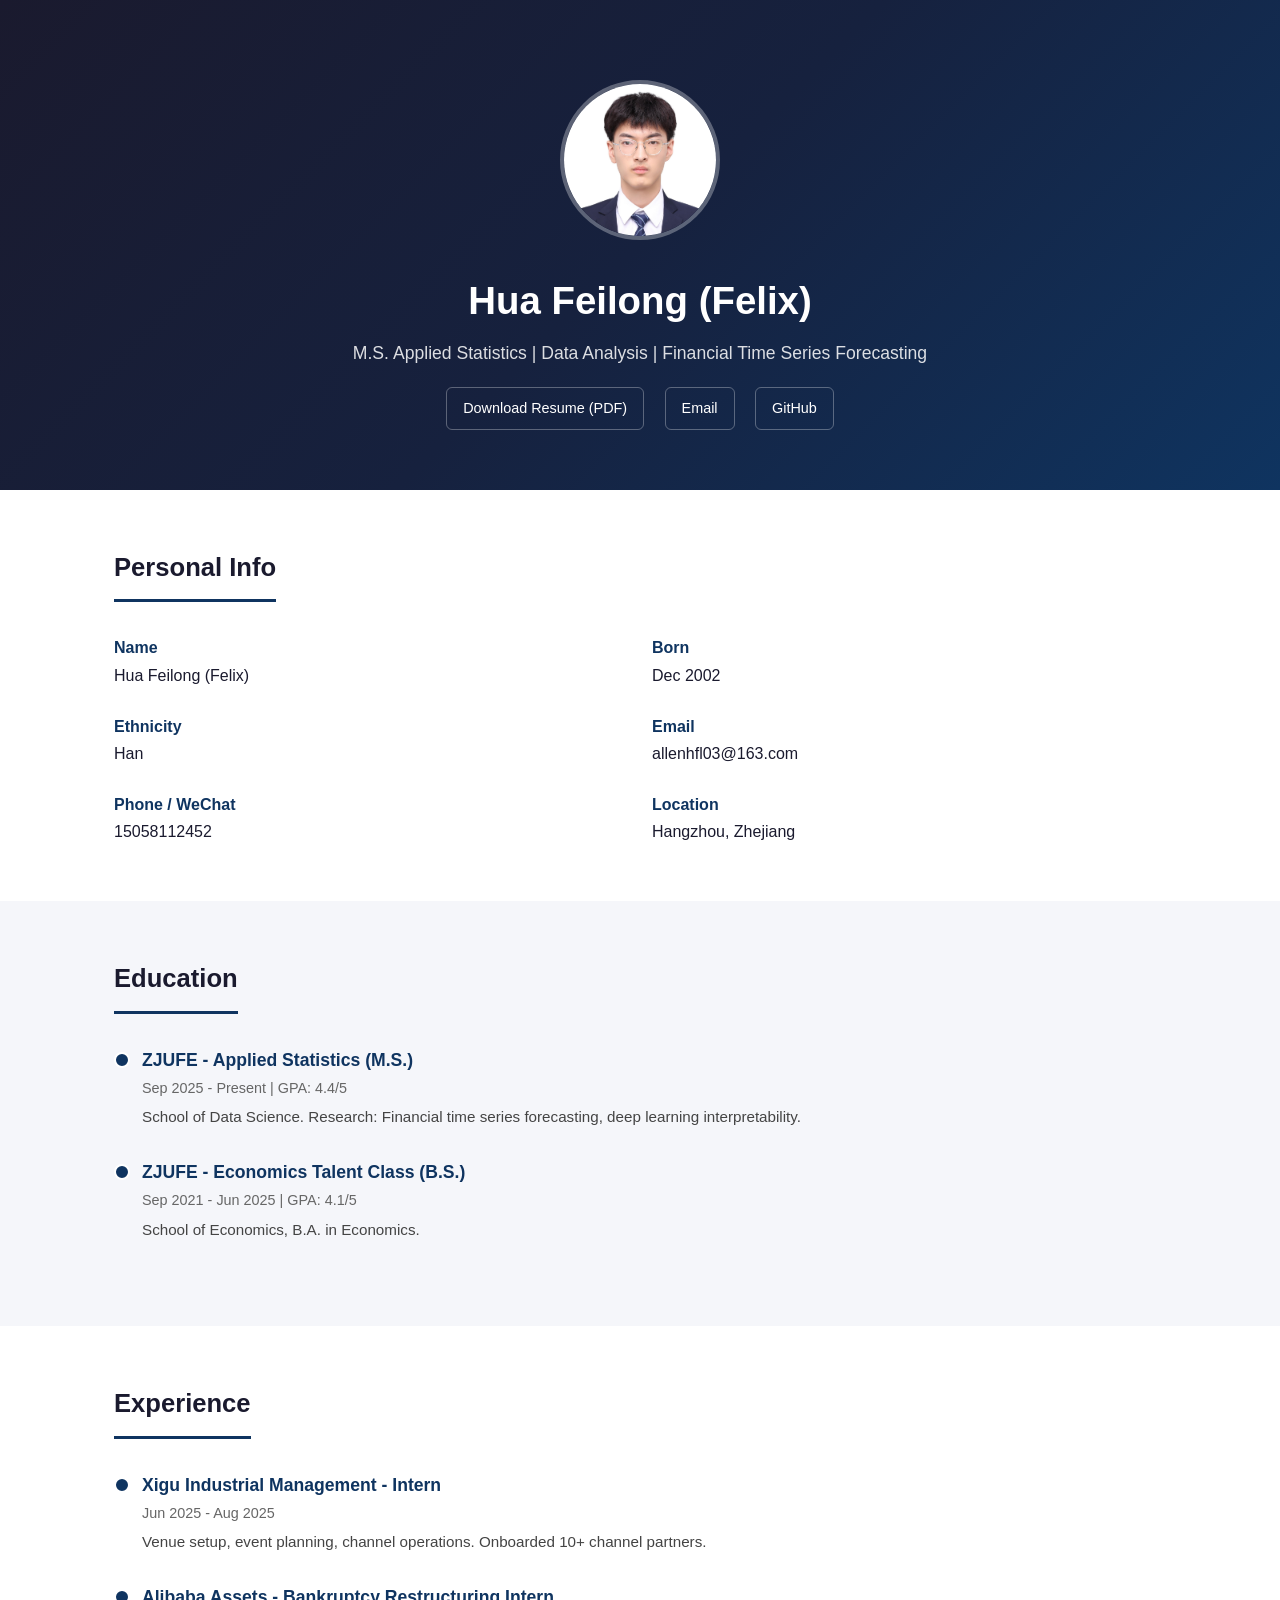
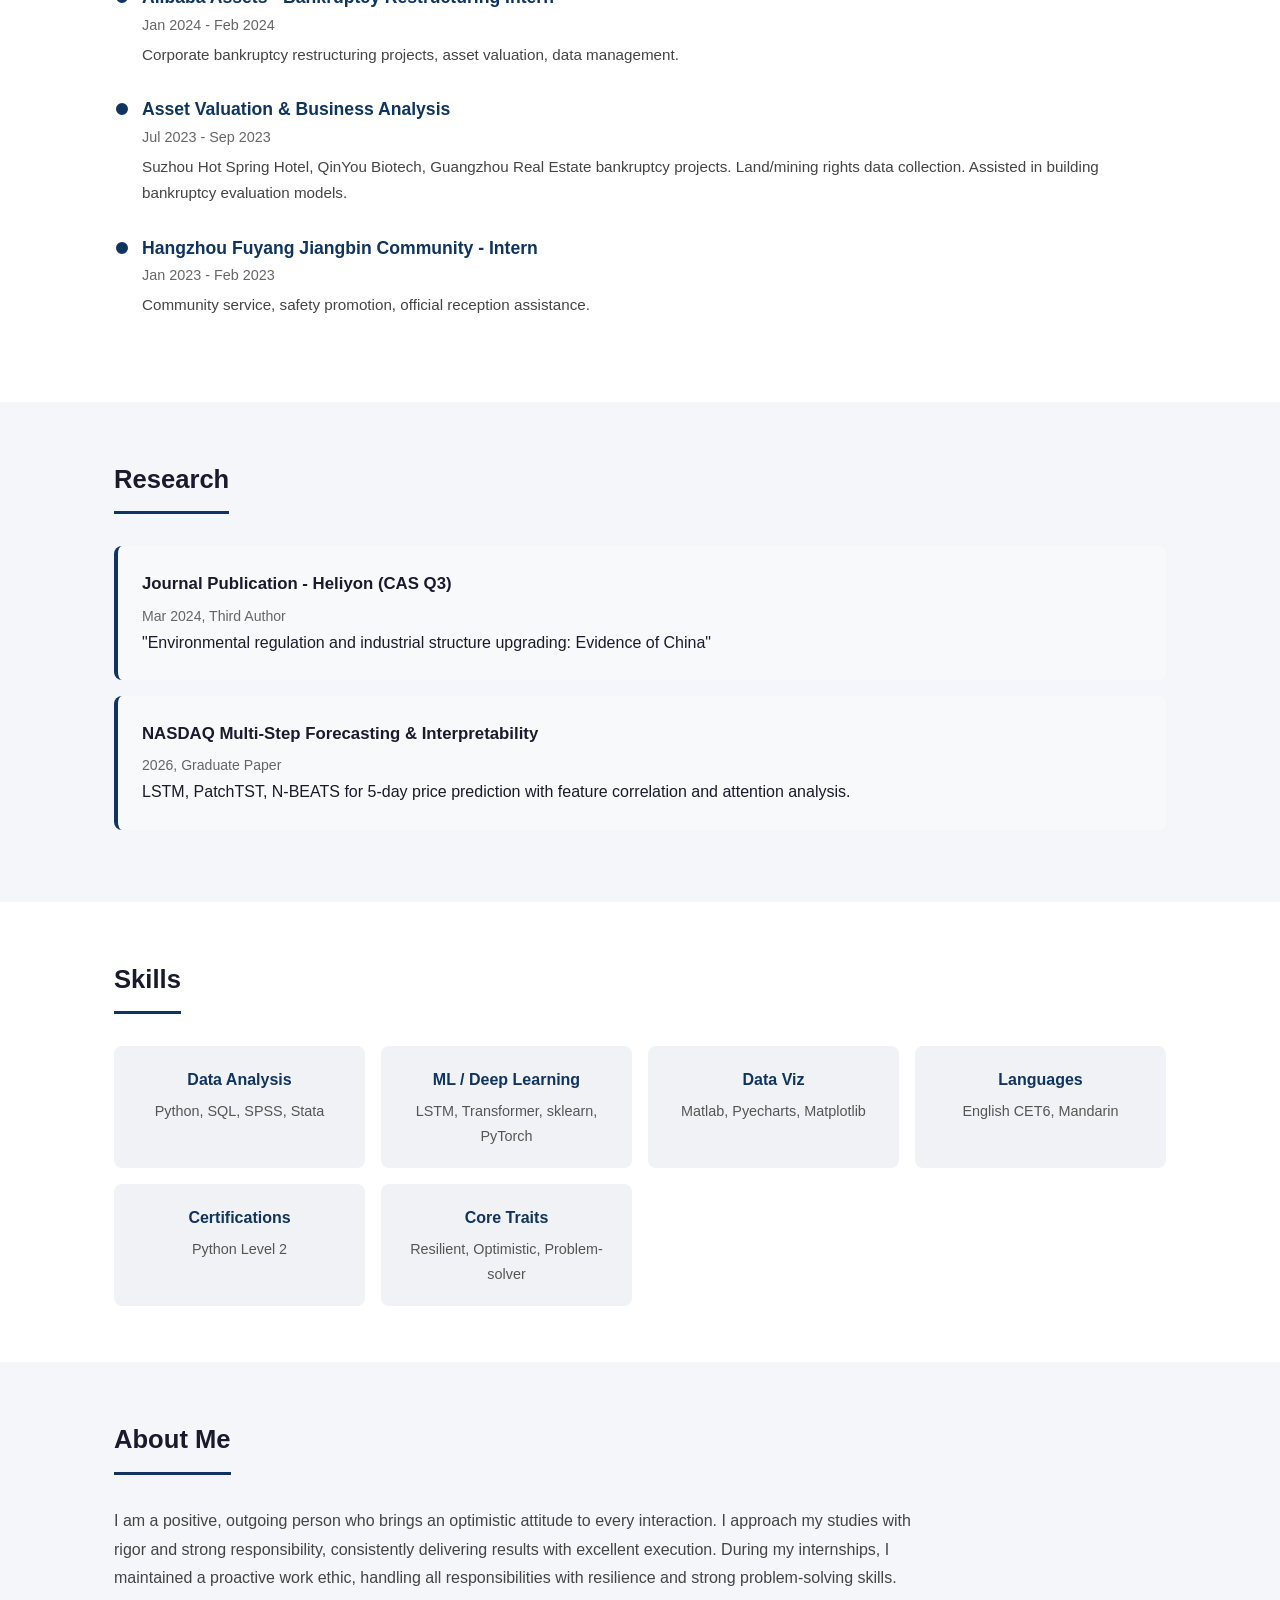
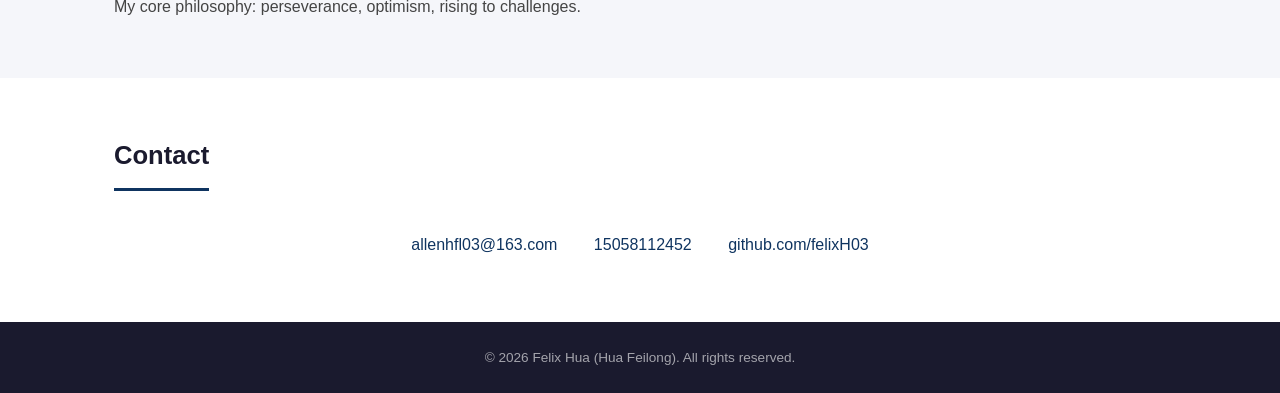
==== index.html @ 589223ab "Initial commit: personal website for Felix Hua" ====
<!DOCTYPE html>
<html lang="zh-CN">
<head>
    <meta charset="UTF-8">
    <meta name="viewport" content="width=device-width, initial-scale=1.0">
    <title>Felix Hua - Personal Website</title>
    <link rel="icon" type="image/jpeg" href="profile.jpg">
    <style>
        * { margin: 0; padding: 0; box-sizing: border-box; }
        body { font-family: -apple-system, BlinkMacSystemFont, "Segoe UI", Roboto, "Helvetica Neue", Arial, "Noto Sans SC", sans-serif; color: #1a1a2e; background: #f5f6fa; line-height: 1.7; }
        .container { max-width: 1100px; margin: 0 auto; padding: 0 24px; }
        .hero { background: linear-gradient(135deg, #1a1a2e 0%, #16213e 50%, #0f3460 100%); color: #fff; padding: 80px 0 60px; text-align: center; }
        .hero-avatar { width: 160px; height: 160px; border-radius: 50%; object-fit: cover; border: 4px solid rgba(255,255,255,0.3); margin-bottom: 20px; }
        .hero h1 { font-size: 2.4em; font-weight: 700; margin-bottom: 6px; }
        .hero .subtitle { font-size: 1.1em; opacity: 0.85; margin-bottom: 10px; }
        .hero .tagline { font-size: 0.95em; opacity: 0.7; }
        .hero .social-links { margin-top: 18px; }
        .hero .social-links a { color: #fff; text-decoration: none; display: inline-block; margin: 0 8px; padding: 8px 16px; border: 1px solid rgba(255,255,255,0.3); border-radius: 6px; font-size: 0.9em; transition: background 0.2s; }
        .hero .social-links a:hover { background: rgba(255,255,255,0.1); }
        section { padding: 56px 0; }
        section:nth-child(even) { background: #fff; }
        .section-title { font-size: 1.6em; font-weight: 700; margin-bottom: 32px; padding-bottom: 10px; border-bottom: 3px solid #0f3460; display: inline-block; }
        .about-grid { display: grid; grid-template-columns: 1fr 1fr; gap: 24px; }
        .about-grid .label { font-weight: 600; color: #0f3460; }
        .timeline { position: relative; }
        .timeline-item { position: relative; padding-left: 28px; margin-bottom: 28px; }
        .timeline-item::before { content: ""; position: absolute; left: 0; top: 6px; width: 12px; height: 12px; border-radius: 50%; background: #0f3460; border: 2px solid #fff; }
        .timeline-item h3 { font-size: 1.1em; color: #0f3460; }
        .timeline-item .meta { font-size: 0.9em; color: #666; margin-bottom: 4px; }
        .timeline-item p { font-size: 0.95em; color: #444; }
        .card { background: #f8f9fa; border-radius: 8px; padding: 24px; margin-bottom: 16px; border-left: 4px solid #0f3460; }
        .card h3 { font-size: 1.05em; margin-bottom: 6px; }
        .card .meta { font-size: 0.88em; color: #666; }
        .skills-grid { display: grid; grid-template-columns: repeat(auto-fit, minmax(200px, 1fr)); gap: 16px; }
        .skill-box { background: #f0f2f5; border-radius: 8px; padding: 20px; text-align: center; }
        .skill-box h3 { font-size: 1em; color: #0f3460; margin-bottom: 6px; }
        .skill-box p { font-size: 0.9em; color: #555; }
        .contact-links { text-align: center; }
        .contact-links a { display: inline-block; margin: 8px 16px; color: #0f3460; text-decoration: none; font-size: 1em; font-weight: 500; }
        .contact-links a:hover { text-decoration: underline; }
        footer { background: #1a1a2e; color: rgba(255,255,255,0.6); text-align: center; padding: 24px 0; font-size: 0.85em; }
        @media (max-width: 768px) { .hero { padding: 48px 0 36px; } .hero h1 { font-size: 1.8em; } .about-grid { grid-template-columns: 1fr; } .section-title { font-size: 1.3em; } }
    </style>
</head>
<body>
<header class="hero">
    <div class="container">
        <img src="profile.jpg" alt="Hua Feilong" class="hero-avatar">
        <h1>Hua Feilong (Felix)</h1>
        <div class="subtitle">M.S. Applied Statistics | Data Analysis | Financial Time Series Forecasting</div>
        <div class="social-links">
            <a href="resume.pdf" download>Download Resume (PDF)</a>
            <a href="mailto:allenhfl03@163.com">Email</a>
            <a href="https://github.com/felixH03" target="_blank">GitHub</a>
        </div>
    </div>
</header>
<section>
    <div class="container">
        <h2 class="section-title">Personal Info</h2>
        <div class="about-grid">
            <div><span class="label">Name</span><br>Hua Feilong (Felix)</div>
            <div><span class="label">Born</span><br>Dec 2002</div>
            <div><span class="label">Ethnicity</span><br>Han</div>
            <div><span class="label">Email</span><br>allenhfl03@163.com</div>
            <div><span class="label">Phone / WeChat</span><br>15058112452</div>
            <div><span class="label">Location</span><br>Hangzhou, Zhejiang</div>
        </div>
    </div>
</section>
<section>
    <div class="container">
        <h2 class="section-title">Education</h2>
        <div class="timeline">
            <div class="timeline-item">
                <h3>ZJUFE - Applied Statistics (M.S.)</h3>
                <div class="meta">Sep 2025 - Present | GPA: 4.4/5</div>
                <p>School of Data Science. Research: Financial time series forecasting, deep learning interpretability.</p>
            </div>
            <div class="timeline-item">
                <h3>ZJUFE - Economics Talent Class (B.S.)</h3>
                <div class="meta">Sep 2021 - Jun 2025 | GPA: 4.1/5</div>
                <p>School of Economics, B.A. in Economics.</p>
            </div>
        </div>
    </div>
</section>
<section>
    <div class="container">
        <h2 class="section-title">Experience</h2>
        <div class="timeline">
            <div class="timeline-item">
                <h3>Xigu Industrial Management - Intern</h3>
                <div class="meta">Jun 2025 - Aug 2025</div>
                <p>Venue setup, event planning, channel operations. Onboarded 10+ channel partners.</p>
            </div>
            <div class="timeline-item">
                <h3>Alibaba Assets - Bankruptcy Restructuring Intern</h3>
                <div class="meta">Jan 2024 - Feb 2024</div>
                <p>Corporate bankruptcy restructuring projects, asset valuation, data management.</p>
            </div>
            <div class="timeline-item">
                <h3>Asset Valuation &amp; Business Analysis</h3>
                <div class="meta">Jul 2023 - Sep 2023</div>
                <p>Suzhou Hot Spring Hotel, QinYou Biotech, Guangzhou Real Estate bankruptcy projects. Land/mining rights data collection. Assisted in building bankruptcy evaluation models.</p>
            </div>
            <div class="timeline-item">
                <h3>Hangzhou Fuyang Jiangbin Community - Intern</h3>
                <div class="meta">Jan 2023 - Feb 2023</div>
                <p>Community service, safety promotion, official reception assistance.</p>
            </div>
        </div>
    </div>
</section>
<section>
    <div class="container">
        <h2 class="section-title">Research</h2>
        <div class="card">
            <h3>Journal Publication - Heliyon (CAS Q3)</h3>
            <div class="meta">Mar 2024, Third Author</div>
            <p>"Environmental regulation and industrial structure upgrading: Evidence of China"</p>
        </div>
        <div class="card">
            <h3>NASDAQ Multi-Step Forecasting &amp; Interpretability</h3>
            <div class="meta">2026, Graduate Paper</div>
            <p>LSTM, PatchTST, N-BEATS for 5-day price prediction with feature correlation and attention analysis.</p>
        </div>
    </div>
</section>
<section>
    <div class="container">
        <h2 class="section-title">Skills</h2>
        <div class="skills-grid">
            <div class="skill-box"><h3>Data Analysis</h3><p>Python, SQL, SPSS, Stata</p></div>
            <div class="skill-box"><h3>ML / Deep Learning</h3><p>LSTM, Transformer, sklearn, PyTorch</p></div>
            <div class="skill-box"><h3>Data Viz</h3><p>Matlab, Pyecharts, Matplotlib</p></div>
            <div class="skill-box"><h3>Languages</h3><p>English CET6, Mandarin</p></div>
            <div class="skill-box"><h3>Certifications</h3><p>Python Level 2</p></div>
            <div class="skill-box"><h3>Core Traits</h3><p>Resilient, Optimistic, Problem-solver</p></div>
        </div>
    </div>
</section>
<section>
    <div class="container">
        <h2 class="section-title">About Me</h2>
        <p style="font-size:1em; line-height:1.8; color:#444; max-width:800px;">
            I am a positive, outgoing person who brings an optimistic attitude to every interaction.
            I approach my studies with rigor and strong responsibility, consistently delivering results with excellent execution.
            During my internships, I maintained a proactive work ethic, handling all responsibilities with resilience
            and strong problem-solving skills. My core philosophy: perseverance, optimism, rising to challenges.
        </p>
    </div>
</section>
<section>
    <div class="container">
        <h2 class="section-title">Contact</h2>
        <div class="contact-links">
            <a href="mailto:allenhfl03@163.com">allenhfl03@163.com</a>
            <a href="tel:15058112452">15058112452</a>
            <a href="https://github.com/felixH03" target="_blank">github.com/felixH03</a>
        </div>
    </div>
</section>
<footer><div class="container">&copy; 2026 Felix Hua (Hua Feilong). All rights reserved.</div></footer>
</body>
</html>
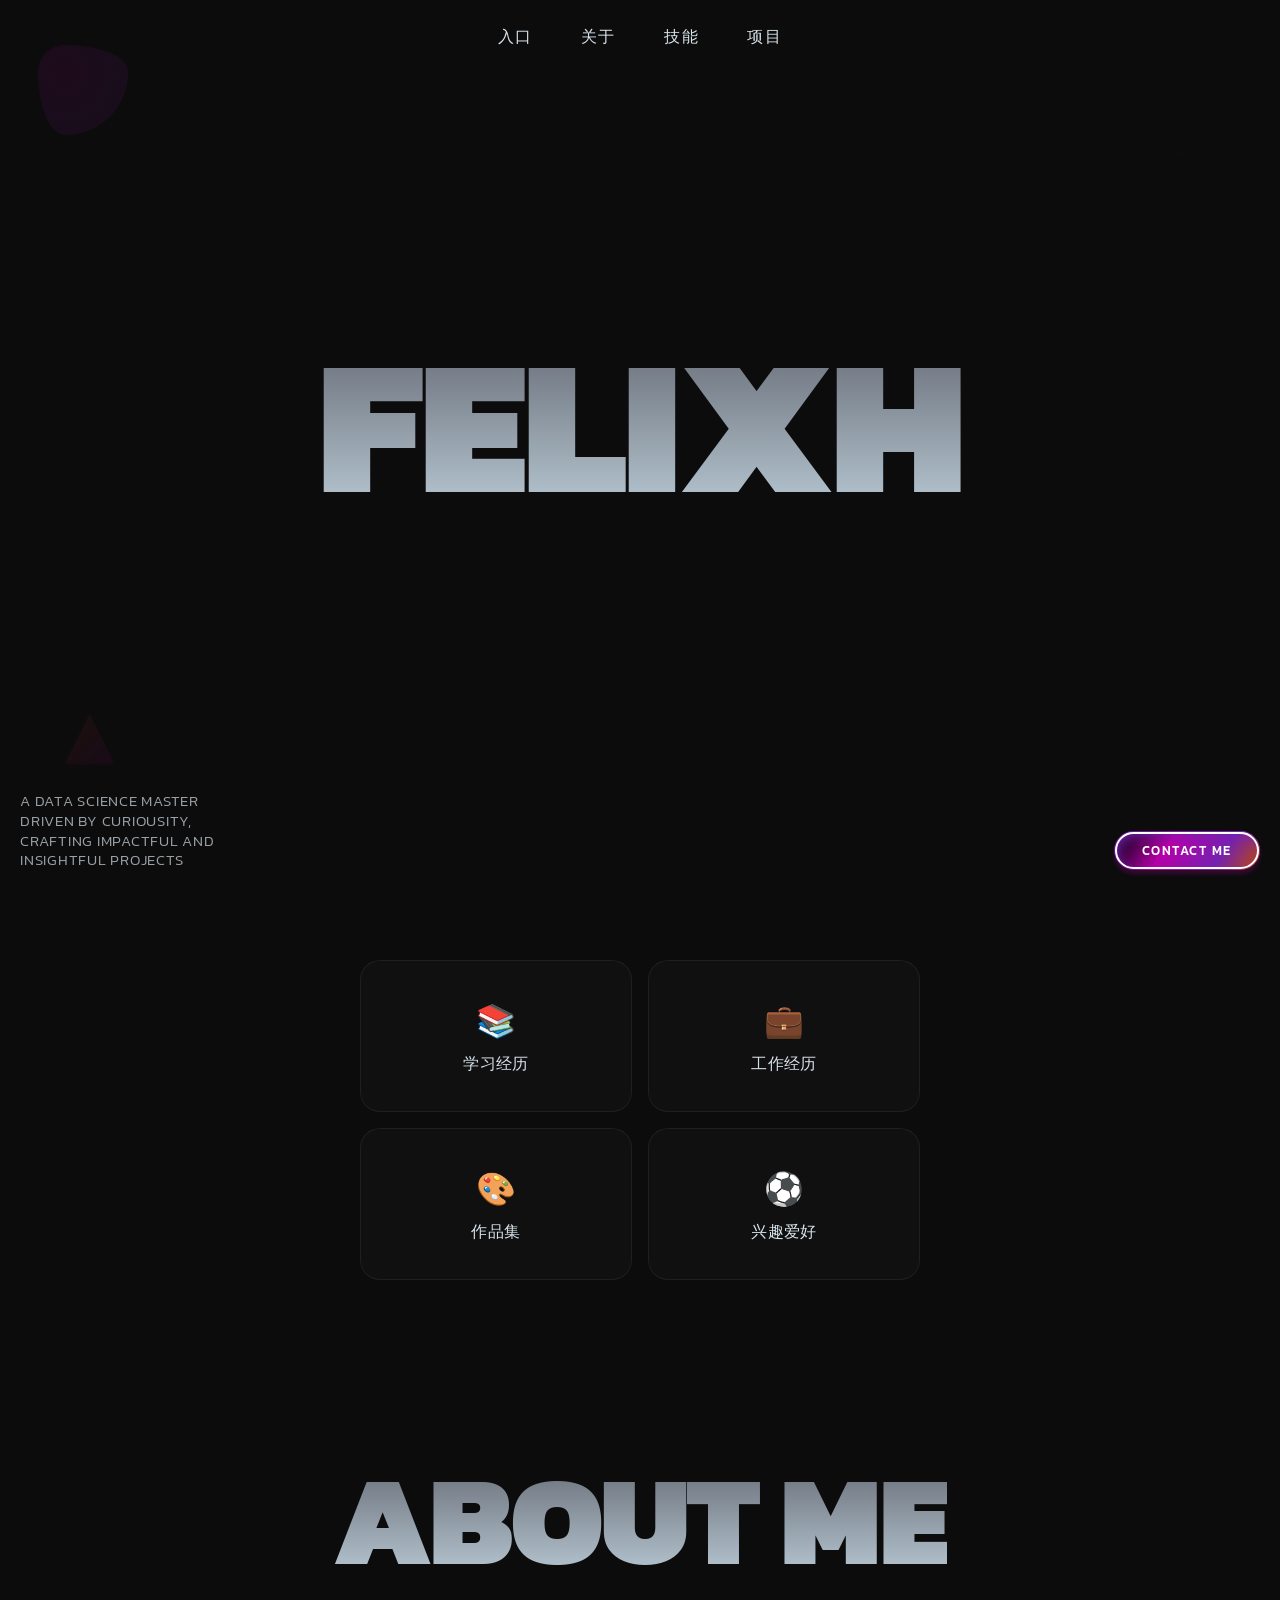
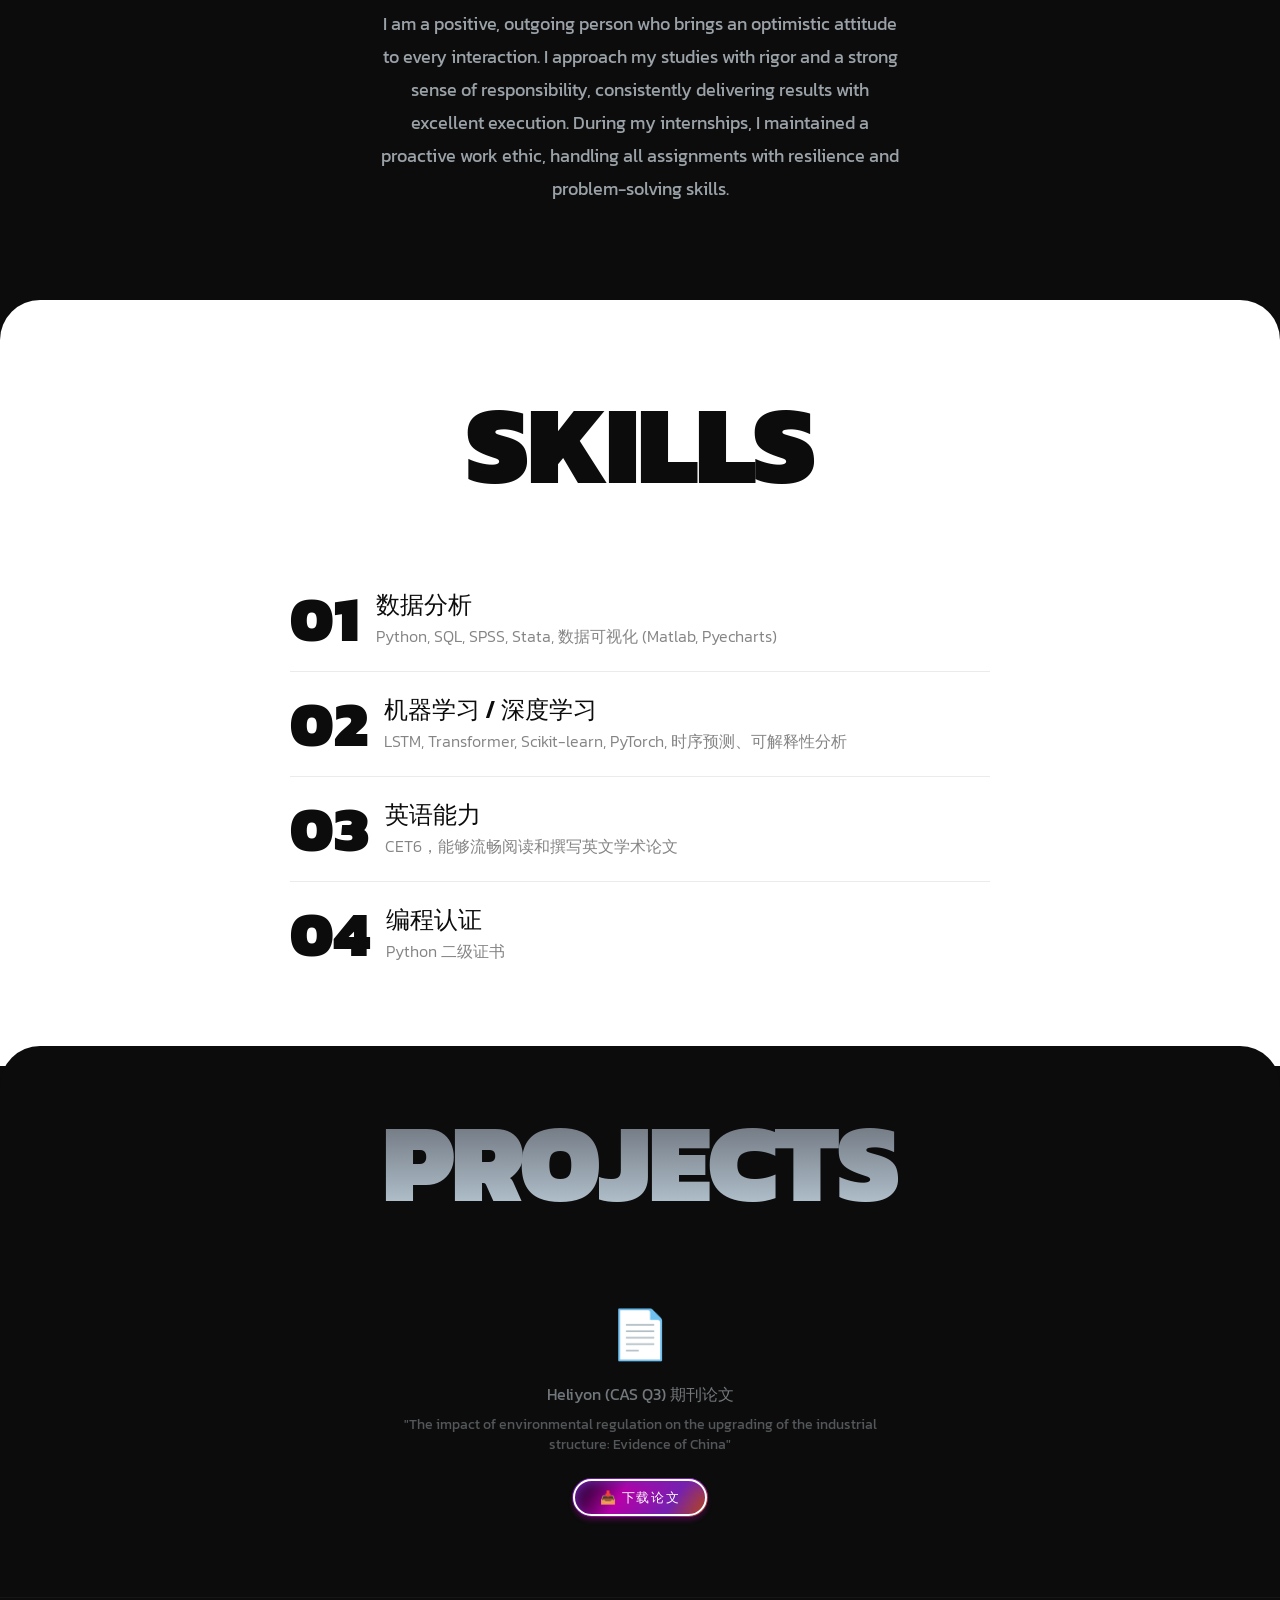
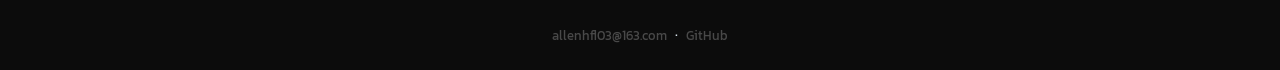
==== commit 02929119: "Redesign: Jack portfolio inspired full layout" ====
--- a/index.html
+++ b/index.html
@@ -1,166 +1,129 @@
-<!DOCTYPE html>
+﻿<!DOCTYPE html>
 <html lang="zh-CN">
 <head>
     <meta charset="UTF-8">
     <meta name="viewport" content="width=device-width, initial-scale=1.0">
-    <title>Felix Hua - Personal Website</title>
-    <link rel="icon" type="image/jpeg" href="profile.jpg">
-    <style>
-        * { margin: 0; padding: 0; box-sizing: border-box; }
-        body { font-family: -apple-system, BlinkMacSystemFont, "Segoe UI", Roboto, "Helvetica Neue", Arial, "Noto Sans SC", sans-serif; color: #1a1a2e; background: #f5f6fa; line-height: 1.7; }
-        .container { max-width: 1100px; margin: 0 auto; padding: 0 24px; }
-        .hero { background: linear-gradient(135deg, #1a1a2e 0%, #16213e 50%, #0f3460 100%); color: #fff; padding: 80px 0 60px; text-align: center; }
-        .hero-avatar { width: 160px; height: 160px; border-radius: 50%; object-fit: cover; border: 4px solid rgba(255,255,255,0.3); margin-bottom: 20px; }
-        .hero h1 { font-size: 2.4em; font-weight: 700; margin-bottom: 6px; }
-        .hero .subtitle { font-size: 1.1em; opacity: 0.85; margin-bottom: 10px; }
-        .hero .tagline { font-size: 0.95em; opacity: 0.7; }
-        .hero .social-links { margin-top: 18px; }
-        .hero .social-links a { color: #fff; text-decoration: none; display: inline-block; margin: 0 8px; padding: 8px 16px; border: 1px solid rgba(255,255,255,0.3); border-radius: 6px; font-size: 0.9em; transition: background 0.2s; }
-        .hero .social-links a:hover { background: rgba(255,255,255,0.1); }
-        section { padding: 56px 0; }
-        section:nth-child(even) { background: #fff; }
-        .section-title { font-size: 1.6em; font-weight: 700; margin-bottom: 32px; padding-bottom: 10px; border-bottom: 3px solid #0f3460; display: inline-block; }
-        .about-grid { display: grid; grid-template-columns: 1fr 1fr; gap: 24px; }
-        .about-grid .label { font-weight: 600; color: #0f3460; }
-        .timeline { position: relative; }
-        .timeline-item { position: relative; padding-left: 28px; margin-bottom: 28px; }
-        .timeline-item::before { content: ""; position: absolute; left: 0; top: 6px; width: 12px; height: 12px; border-radius: 50%; background: #0f3460; border: 2px solid #fff; }
-        .timeline-item h3 { font-size: 1.1em; color: #0f3460; }
-        .timeline-item .meta { font-size: 0.9em; color: #666; margin-bottom: 4px; }
-        .timeline-item p { font-size: 0.95em; color: #444; }
-        .card { background: #f8f9fa; border-radius: 8px; padding: 24px; margin-bottom: 16px; border-left: 4px solid #0f3460; }
-        .card h3 { font-size: 1.05em; margin-bottom: 6px; }
-        .card .meta { font-size: 0.88em; color: #666; }
-        .skills-grid { display: grid; grid-template-columns: repeat(auto-fit, minmax(200px, 1fr)); gap: 16px; }
-        .skill-box { background: #f0f2f5; border-radius: 8px; padding: 20px; text-align: center; }
-        .skill-box h3 { font-size: 1em; color: #0f3460; margin-bottom: 6px; }
-        .skill-box p { font-size: 0.9em; color: #555; }
-        .contact-links { text-align: center; }
-        .contact-links a { display: inline-block; margin: 8px 16px; color: #0f3460; text-decoration: none; font-size: 1em; font-weight: 500; }
-        .contact-links a:hover { text-decoration: underline; }
-        footer { background: #1a1a2e; color: rgba(255,255,255,0.6); text-align: center; padding: 24px 0; font-size: 0.85em; }
-        @media (max-width: 768px) { .hero { padding: 48px 0 36px; } .hero h1 { font-size: 1.8em; } .about-grid { grid-template-columns: 1fr; } .section-title { font-size: 1.3em; } }
-    </style>
+    <title>felixH · 空间</title>
+    <link rel="preconnect" href="https://fonts.googleapis.com">
+    <link href="https://fonts.googleapis.com/css2?family=Kanit:wght@300;400;500;600;700;800;900&display=swap" rel="stylesheet">
+    <link rel="stylesheet" href="css/style.css">
 </head>
 <body>
-<header class="hero">
-    <div class="container">
-        <img src="profile.jpg" alt="Hua Feilong" class="hero-avatar">
-        <h1>Hua Feilong (Felix)</h1>
-        <div class="subtitle">M.S. Applied Statistics | Data Analysis | Financial Time Series Forecasting</div>
-        <div class="social-links">
-            <a href="resume.pdf" download>Download Resume (PDF)</a>
-            <a href="mailto:allenhfl03@163.com">Email</a>
-            <a href="https://github.com/felixH03" target="_blank">GitHub</a>
+    <div class="section-wrap">
+
+    <!-- ====== 1. HERO ====== -->
+    <section class="hero">
+        <div class="deco deco-1"></div>
+        <div class="deco deco-2"></div>
+        <div class="deco deco-3"></div>
+        <div class="deco deco-4"></div>
+        <nav class="hero-nav">
+            <a href="#modules">入口</a>
+            <a href="#about">关于</a>
+            <a href="#skills">技能</a>
+            <a href="#projects">项目</a>
+        </nav>
+        <div class="hero-heading">
+            <h1 class="gradient-text">felixH</h1>
         </div>
-    </div>
-</header>
-<section>
-    <div class="container">
-        <h2 class="section-title">Personal Info</h2>
-        <div class="about-grid">
-            <div><span class="label">Name</span><br>Hua Feilong (Felix)</div>
-            <div><span class="label">Born</span><br>Dec 2002</div>
-            <div><span class="label">Ethnicity</span><br>Han</div>
-            <div><span class="label">Email</span><br>allenhfl03@163.com</div>
-            <div><span class="label">Phone / WeChat</span><br>15058112452</div>
-            <div><span class="label">Location</span><br>Hangzhou, Zhejiang</div>
+        <div class="hero-bottom">
+            <div class="desc">
+                a data science master driven by curiousity, crafting impactful and insightful projects
+            </div>
+            <a href="mailto:allenhfl03@163.com" class="contact-btn">Contact Me</a>
         </div>
-    </div>
-</section>
-<section>
-    <div class="container">
-        <h2 class="section-title">Education</h2>
-        <div class="timeline">
-            <div class="timeline-item">
-                <h3>ZJUFE - Applied Statistics (M.S.)</h3>
-                <div class="meta">Sep 2025 - Present | GPA: 4.4/5</div>
-                <p>School of Data Science. Research: Financial time series forecasting, deep learning interpretability.</p>
+    </section>
+
+    <!-- ====== 2. MODULES (入口) ====== -->
+    <section class="modules-section" id="modules">
+        <div class="modules-grid">
+            <a href="education.html" class="module-card" style="--i:0">
+                <span class="icon">📚</span>
+                <span class="label">学习经历</span>
+            </a>
+            <a href="experience.html" class="module-card" style="--i:1">
+                <span class="icon">💼</span>
+                <span class="label">工作经历</span>
+            </a>
+            <a href="portfolio.html" class="module-card" style="--i:2">
+                <span class="icon">🎨</span>
+                <span class="label">作品集</span>
+            </a>
+            <a href="hobbies.html" class="module-card" style="--i:3">
+                <span class="icon">⚽</span>
+                <span class="label">兴趣爱好</span>
+            </a>
+        </div>
+    </section>
+
+    <!-- ====== 3. ABOUT ====== -->
+    <section class="about-section" id="about">
+        <div>
+            <h2 class="gradient-text">About me</h2>
+            <p>
+                I am a positive, outgoing person who brings an optimistic attitude to every interaction.
+                I approach my studies with rigor and a strong sense of responsibility, consistently delivering
+                results with excellent execution. During my internships, I maintained a proactive work ethic,
+                handling all assignments with resilience and problem-solving skills.
+            </p>
+        </div>
+    </section>
+
+    <!-- ====== 4. SKILLS ====== -->
+    <section class="skills-section" id="skills">
+        <h2>Skills</h2>
+        <div class="skills-list">
+            <div class="skill-item">
+                <div class="skill-num">01</div>
+                <div class="skill-info">
+                    <h3>数据分析</h3>
+                    <p>Python, SQL, SPSS, Stata, 数据可视化 (Matlab, Pyecharts)</p>
+                </div>
             </div>
-            <div class="timeline-item">
-                <h3>ZJUFE - Economics Talent Class (B.S.)</h3>
-                <div class="meta">Sep 2021 - Jun 2025 | GPA: 4.1/5</div>
-                <p>School of Economics, B.A. in Economics.</p>
+            <div class="skill-item">
+                <div class="skill-num">02</div>
+                <div class="skill-info">
+                    <h3>机器学习 / 深度学习</h3>
+                    <p>LSTM, Transformer, Scikit-learn, PyTorch, 时序预测、可解释性分析</p>
+                </div>
+            </div>
+            <div class="skill-item">
+                <div class="skill-num">03</div>
+                <div class="skill-info">
+                    <h3>英语能力</h3>
+                    <p>CET6，能够流畅阅读和撰写英文学术论文</p>
+                </div>
+            </div>
+            <div class="skill-item">
+                <div class="skill-num">04</div>
+                <div class="skill-info">
+                    <h3>编程认证</h3>
+                    <p>Python 二级证书</p>
+                </div>
             </div>
         </div>
+    </section>
+
+    <!-- ====== 5. PROJECTS ====== -->
+    <section class="projects-section" id="projects">
+        <h2 class="gradient-text">Projects</h2>
+        <div style="text-align:center; padding:40px 20px;">
+            <div style="font-size:3em; margin-bottom:12px; display:block;">📄</div>
+            <p style="opacity:0.5;">Heliyon (CAS Q3) 期刊论文</p>
+            <p style="font-size:0.85em; opacity:0.35; max-width:500px; margin:8px auto;">
+                "The impact of environmental regulation on the upgrading of the industrial structure: Evidence of China"
+            </p>
+            <a href="paper.pdf" class="contact-btn" style="margin-top:16px; display:inline-block;" download>📥 下载论文</a>
+        </div>
+    </section>
+
+    <!-- ====== FOOTER ====== -->
+    <footer class="site-footer">
+        <a href="mailto:allenhfl03@163.com">allenhfl03@163.com</a>
+        &nbsp;·&nbsp;
+        <a href="https://github.com/felixH03" target="_blank">GitHub</a>
+    </footer>
+
     </div>
-</section>
-<section>
-    <div class="container">
-        <h2 class="section-title">Experience</h2>
-        <div class="timeline">
-            <div class="timeline-item">
-                <h3>Xigu Industrial Management - Intern</h3>
-                <div class="meta">Jun 2025 - Aug 2025</div>
-                <p>Venue setup, event planning, channel operations. Onboarded 10+ channel partners.</p>
-            </div>
-            <div class="timeline-item">
-                <h3>Alibaba Assets - Bankruptcy Restructuring Intern</h3>
-                <div class="meta">Jan 2024 - Feb 2024</div>
-                <p>Corporate bankruptcy restructuring projects, asset valuation, data management.</p>
-            </div>
-            <div class="timeline-item">
-                <h3>Asset Valuation &amp; Business Analysis</h3>
-                <div class="meta">Jul 2023 - Sep 2023</div>
-                <p>Suzhou Hot Spring Hotel, QinYou Biotech, Guangzhou Real Estate bankruptcy projects. Land/mining rights data collection. Assisted in building bankruptcy evaluation models.</p>
-            </div>
-            <div class="timeline-item">
-                <h3>Hangzhou Fuyang Jiangbin Community - Intern</h3>
-                <div class="meta">Jan 2023 - Feb 2023</div>
-                <p>Community service, safety promotion, official reception assistance.</p>
-            </div>
-        </div>
-    </div>
-</section>
-<section>
-    <div class="container">
-        <h2 class="section-title">Research</h2>
-        <div class="card">
-            <h3>Journal Publication - Heliyon (CAS Q3)</h3>
-            <div class="meta">Mar 2024, Third Author</div>
-            <p>"Environmental regulation and industrial structure upgrading: Evidence of China"</p>
-        </div>
-        <div class="card">
-            <h3>NASDAQ Multi-Step Forecasting &amp; Interpretability</h3>
-            <div class="meta">2026, Graduate Paper</div>
-            <p>LSTM, PatchTST, N-BEATS for 5-day price prediction with feature correlation and attention analysis.</p>
-        </div>
-    </div>
-</section>
-<section>
-    <div class="container">
-        <h2 class="section-title">Skills</h2>
-        <div class="skills-grid">
-            <div class="skill-box"><h3>Data Analysis</h3><p>Python, SQL, SPSS, Stata</p></div>
-            <div class="skill-box"><h3>ML / Deep Learning</h3><p>LSTM, Transformer, sklearn, PyTorch</p></div>
-            <div class="skill-box"><h3>Data Viz</h3><p>Matlab, Pyecharts, Matplotlib</p></div>
-            <div class="skill-box"><h3>Languages</h3><p>English CET6, Mandarin</p></div>
-            <div class="skill-box"><h3>Certifications</h3><p>Python Level 2</p></div>
-            <div class="skill-box"><h3>Core Traits</h3><p>Resilient, Optimistic, Problem-solver</p></div>
-        </div>
-    </div>
-</section>
-<section>
-    <div class="container">
-        <h2 class="section-title">About Me</h2>
-        <p style="font-size:1em; line-height:1.8; color:#444; max-width:800px;">
-            I am a positive, outgoing person who brings an optimistic attitude to every interaction.
-            I approach my studies with rigor and strong responsibility, consistently delivering results with excellent execution.
-            During my internships, I maintained a proactive work ethic, handling all responsibilities with resilience
-            and strong problem-solving skills. My core philosophy: perseverance, optimism, rising to challenges.
-        </p>
-    </div>
-</section>
-<section>
-    <div class="container">
-        <h2 class="section-title">Contact</h2>
-        <div class="contact-links">
-            <a href="mailto:allenhfl03@163.com">allenhfl03@163.com</a>
-            <a href="tel:15058112452">15058112452</a>
-            <a href="https://github.com/felixH03" target="_blank">github.com/felixH03</a>
-        </div>
-    </div>
-</section>
-<footer><div class="container">&copy; 2026 Felix Hua (Hua Feilong). All rights reserved.</div></footer>
 </body>
-</html>+</html>
--- a/css/style.css
+++ b/css/style.css
@@ -0,0 +1,230 @@
+/* ===== Reset & Base ===== */
+* { margin:0; padding:0; box-sizing:border-box; }
+html { scroll-behavior:smooth; }
+body {
+    font-family: 'Kanit', -apple-system, 'PingFang SC', 'Microsoft YaHei', sans-serif;
+    background: #0C0C0C;
+    color: #D7E2EA;
+    overflow-x: clip;
+}
+::-webkit-scrollbar { width:4px; }
+::-webkit-scrollbar-track { background:#0C0C0C; }
+::-webkit-scrollbar-thumb { background:linear-gradient(180deg,#B600A8,#7621B0); border-radius:3px; }
+
+/* ===== Utility ===== */
+.gradient-text {
+    background: linear-gradient(180deg, #646973 0%, #BBCCD7 100%);
+    -webkit-background-clip: text; -webkit-text-fill-color: transparent;
+    background-clip: text;
+}
+.section-wrap { overflow-x:clip; }
+
+/* ===== 1. HERO ===== */
+.hero { 
+    min-height:100vh; display:flex; flex-direction:column;
+    position:relative; overflow-x:clip; padding:0 20px;
+}
+.hero-nav {
+    display:flex; justify-content:center; gap:clamp(16px,4vw,48px);
+    padding:24px 20px 10px;
+    animation: fadeIn 0.7s ease forwards;
+}
+.hero-nav a {
+    color:#D7E2EA; text-decoration:none;
+    font-weight:500; text-transform:uppercase;
+    letter-spacing:0.1em;
+    font-size:clamp(0.7rem,1.3vw,1rem);
+    transition:opacity 0.2s;
+}
+.hero-nav a:hover { opacity:0.6; }
+.hero-heading {
+    flex:1; display:flex; align-items:center; justify-content:center;
+    overflow:hidden; padding:20px 0;
+}
+.hero-heading h1 {
+    font-size:clamp(3rem,18vw,12rem);
+    font-weight:900; text-transform:uppercase;
+    letter-spacing:-0.02em; line-height:1;
+    text-align:center; width:100%;
+    white-space:nowrap;
+    animation: fadeIn 0.8s 0.15s ease forwards;
+    opacity:0;
+}
+.hero-bottom {
+    display:flex; justify-content:space-between; align-items:flex-end;
+    padding:0 0 30px; animation:fadeIn 0.7s 0.35s ease forwards;
+    opacity:0;
+}
+.hero-bottom .desc {
+    font-weight:300; text-transform:uppercase;
+    letter-spacing:0.05em; line-height:1.3;
+    font-size:clamp(0.65rem,1.2vw,0.95rem);
+    max-width:clamp(120px,18vw,240px);
+    opacity:0.7;
+}
+.contact-btn {
+    padding:10px 28px; border-radius:999px;
+    background:linear-gradient(123deg,#18011F 7%,#B600A8 37%,#7621B0 72%,#BE4C00 100%);
+    color:#fff; text-decoration:none; font-weight:500;
+    text-transform:uppercase; letter-spacing:0.12em;
+    font-size:clamp(0.65rem,1vw,0.85rem); border:none; cursor:pointer;
+    box-shadow:0px 4px 4px rgba(181,1,167,0.25), 4px 4px 12px #7721B1 inset;
+    outline:2px solid #fff; outline-offset:-3px;
+    transition:transform 0.3s; display:inline-block;
+}
+.contact-btn:hover { transform:translateY(-2px); }
+
+/* ===== 2. MODULES SECTION (replaces marquee) ===== */
+.modules-section {
+    background:#0C0C0C; padding:60px 20px 80px;
+}
+.modules-grid {
+    display:grid; grid-template-columns:repeat(2,1fr);
+    gap:16px; max-width:560px; margin:0 auto;
+}
+.module-card {
+    text-decoration:none; color:#D7E2EA;
+    background:rgba(255,255,255,0.02);
+    border:1px solid rgba(255,255,255,0.06);
+    border-radius:20px; padding:36px 16px; text-align:center;
+    transition:all 0.4s cubic-bezier(0.175,0.885,0.32,1.275);
+    opacity:0; animation:fadeUp 0.6s forwards;
+    animation-delay:calc(var(--i,0)*0.12s); position:relative; overflow:hidden;
+}
+.module-card::before {
+    content:''; position:absolute; top:-50%; left:-50%; width:200%; height:200%;
+    background:radial-gradient(circle,rgba(182,0,168,0.06) 0%,transparent 60%);
+    opacity:0; transition:opacity 0.4s;
+}
+.module-card:hover::before { opacity:1; }
+.module-card:hover {
+    transform:translateY(-8px) scale(1.02);
+    border-color:rgba(182,0,168,0.25);
+    box-shadow:0 12px 36px rgba(182,0,168,0.1);
+}
+.module-card .icon { font-size:2em; display:block; margin-bottom:6px; }
+.module-card .label { font-size:1em; font-weight:500; letter-spacing:0.03em; }
+
+/* ===== 3. ABOUT SECTION ===== */
+.about-section {
+    background:#0C0C0C; padding:60px 20px;
+    position:relative; overflow:hidden; min-height:60vh;
+    display:flex; align-items:center; justify-content:center; text-align:center;
+}
+.about-section h2 {
+    font-size:clamp(2.5rem,12vw,8rem);
+    font-weight:900; text-transform:uppercase;
+    letter-spacing:-0.02em; line-height:1;
+    margin-bottom:24px;
+}
+.about-section p {
+    max-width:520px; margin:0 auto;
+    font-size:clamp(0.85rem,1.8vw,1.15rem);
+    font-weight:400; line-height:1.8; opacity:0.7;
+}
+
+/* ===== 4. SKILLS / SERVICES ===== */
+.skills-section {
+    background:#fff; color:#0C0C0C;
+    border-radius:40px 40px 0 0; padding:60px 20px 80px;
+    position:relative; z-index:2;
+}
+.skills-section h2 {
+    font-size:clamp(2.5rem,12vw,7rem);
+    font-weight:900; text-transform:uppercase;
+    text-align:center; letter-spacing:-0.02em;
+    margin-bottom:40px; color:#0C0C0C;
+}
+.skills-list { max-width:700px; margin:0 auto; }
+.skill-item {
+    display:flex; gap:16px; align-items:flex-start;
+    padding:20px 0;
+    border-bottom:1px solid rgba(12,12,12,0.08);
+}
+.skill-item:last-child { border-bottom:none; }
+.skill-num {
+    font-size:clamp(1.8rem,6vw,4rem);
+    font-weight:900; color:#0C0C0C; line-height:1; min-width:50px;
+}
+.skill-info h3 {
+    font-size:clamp(0.9rem,2vw,1.5rem);
+    font-weight:500; text-transform:uppercase; margin-bottom:2px;
+}
+.skill-info p {
+    font-size:clamp(0.75rem,1.4vw,1rem);
+    font-weight:300; opacity:0.5; line-height:1.6;
+}
+
+/* ===== 5. PROJECTS ===== */
+.projects-section {
+    background:#0C0C0C; color:#D7E2EA;
+    border-radius:40px 40px 0 0;
+    margin-top:-20px; position:relative; z-index:3;
+    padding:60px 20px 40px;
+}
+.projects-section h2 {
+    font-size:clamp(2.5rem,12vw,7rem);
+    font-weight:900; text-transform:uppercase;
+    letter-spacing:-0.02em; line-height:1;
+    margin-bottom:40px;
+    text-align:center;
+}
+
+/* ===== Footer ===== */
+.site-footer {
+    background:#0C0C0C; text-align:center;
+    padding:24px 20px; border-top:1px solid rgba(255,255,255,0.04);
+}
+.site-footer a { color:rgba(255,255,255,0.25); text-decoration:none; font-size:0.8em; }
+.site-footer a:hover { color:#BBCCD7; }
+
+/* ===== Animations ===== */
+@keyframes fadeIn {
+    from { opacity:0; transform:translateY(10px); }
+    to { opacity:1; transform:translateY(0); }
+}
+@keyframes fadeUp {
+    from { opacity:0; transform:translateY(30px); }
+    to { opacity:1; transform:translateY(0); }
+}
+
+/* ===== Decorative elements ===== */
+.deco {
+    position:absolute; z-index:0; pointer-events:none;
+    animation:float3d 6s ease-in-out infinite;
+}
+.deco-1 {
+    top:5%; left:3%; width:clamp(50px,7vw,100px); height:clamp(50px,7vw,100px);
+    background:radial-gradient(circle at 30% 30%, #B600A8, #7621B0);
+    border-radius:30% 70% 70% 30% / 30% 30% 70% 70%;
+    opacity:0.1;
+}
+.deco-2 {
+    top:10%; right:5%; width:clamp(40px,5vw,80px); height:clamp(40px,5vw,80px);
+    border:2px solid rgba(182,0,168,0.1);
+    border-radius:50% 50% 50% 50% / 60% 40% 60% 40%;
+    opacity:0.15; animation-delay:1.5s;
+}
+.deco-3 {
+    bottom:15%; left:5%; width:clamp(35px,4vw,60px); height:clamp(35px,4vw,60px);
+    background:linear-gradient(135deg, #BE4C00, #B600A8);
+    clip-path:polygon(50% 0%, 0% 100%, 100% 100%);
+    opacity:0.08; filter:blur(2px); animation-delay:3s;
+}
+.deco-4 {
+    bottom:10%; right:3%; width:clamp(45px,6vw,90px); height:clamp(45px,6vw,90px);
+    border:1px solid rgba(182,0,168,0.1);
+    border-radius:40% 60% 60% 40% / 40% 50% 50% 60%;
+    opacity:0.1; animation-delay:4.5s;
+}
+@keyframes float3d {
+    0%,100% { transform:translateY(0) rotate(0deg); }
+    33% { transform:translateY(-12px) rotate(3deg); }
+    66% { transform:translateY(6px) rotate(-2deg); }
+}
+
+/* ===== Responsive ===== */
+@media (max-width:640px) {
+    .hero-heading h1 { white-space:normal; font-size:clamp(2.2rem,15vw,4rem); }
+    .modules-grid { grid-template-columns:1fr; max-width:320px; }
+}
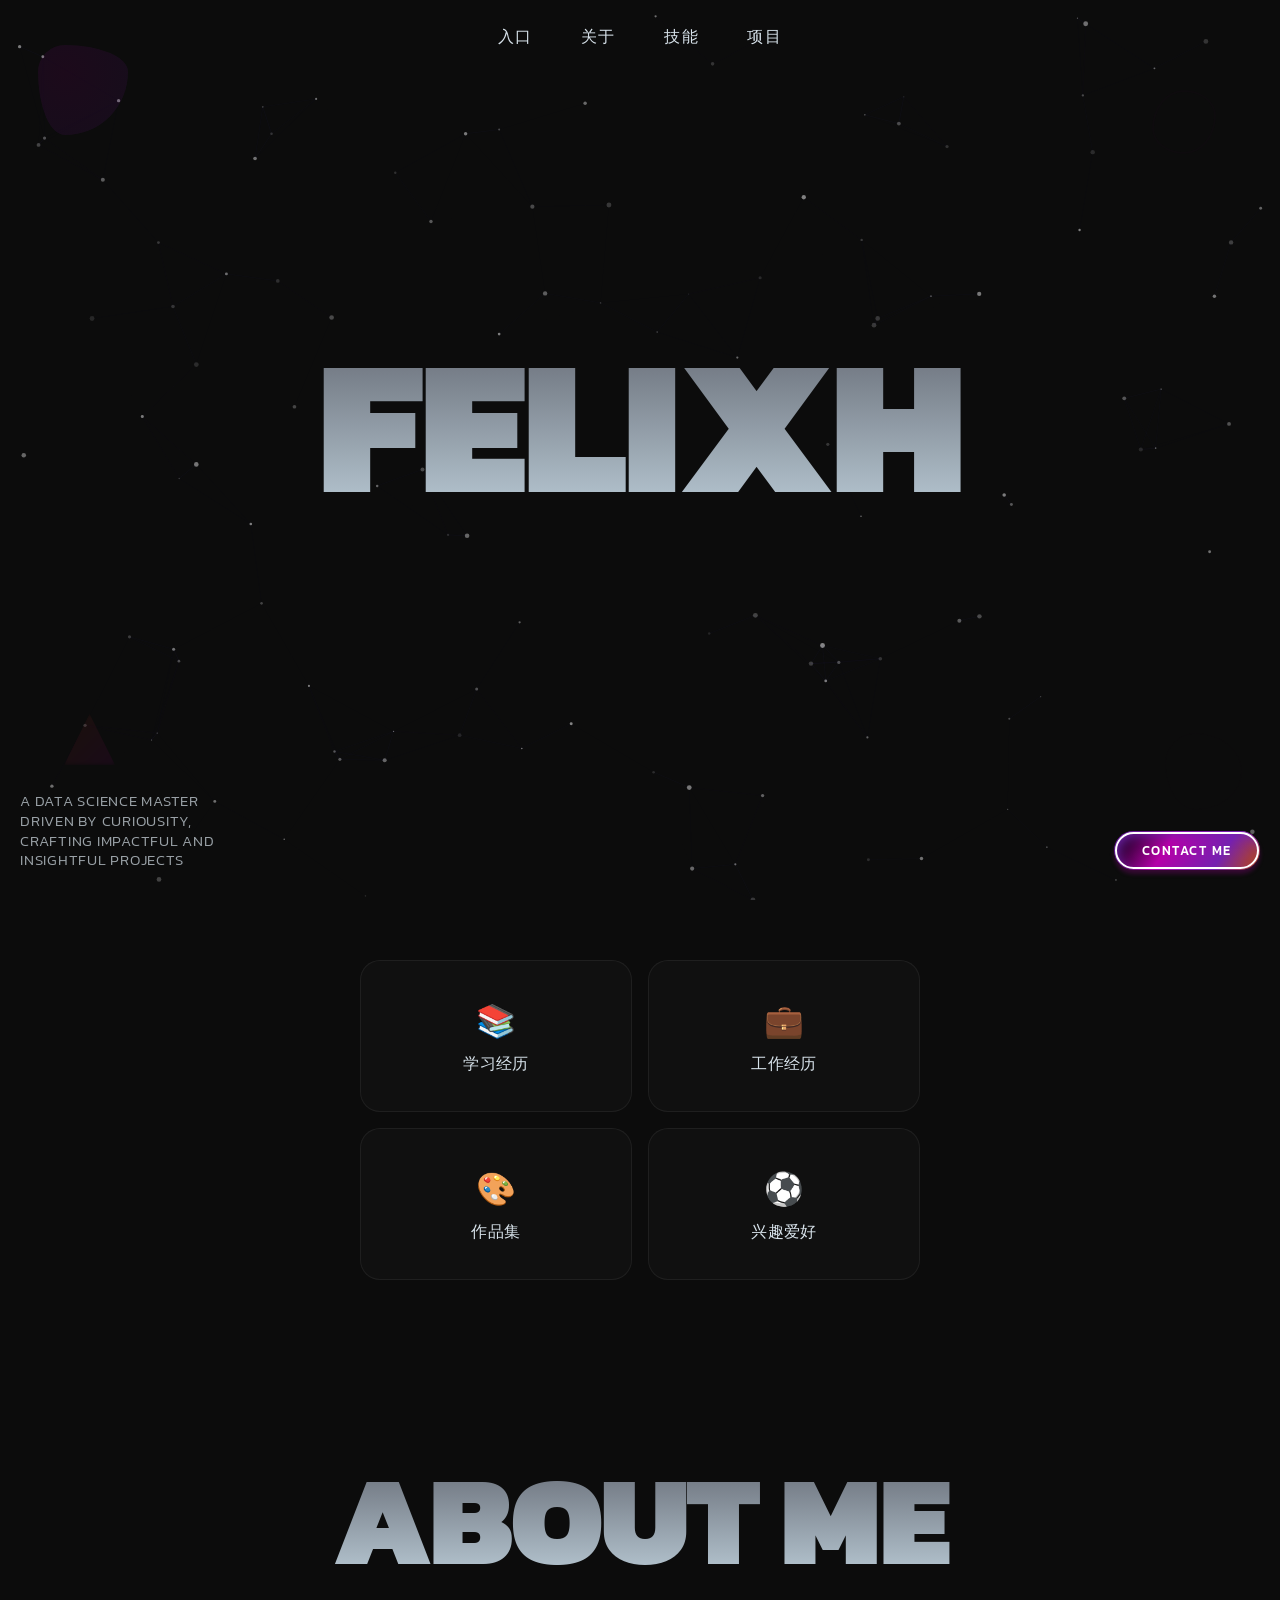
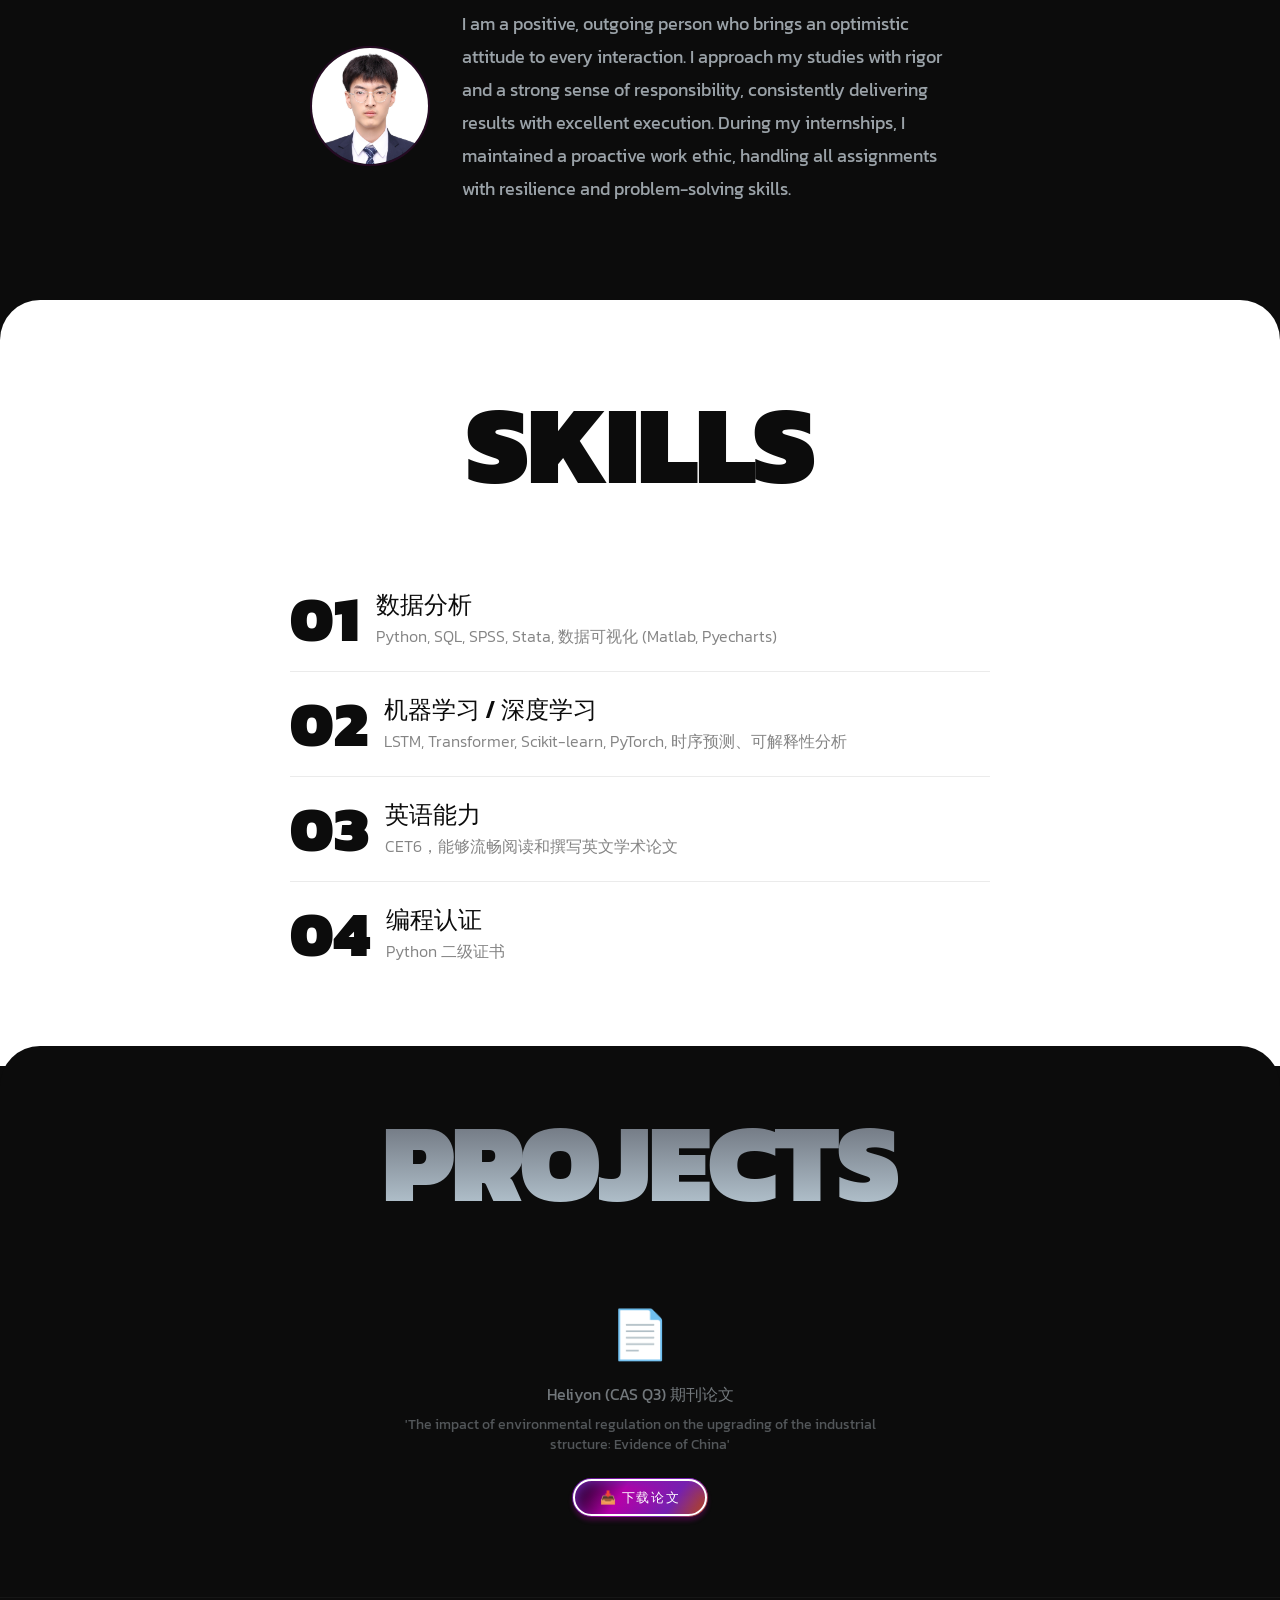
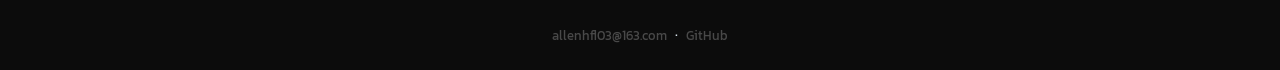
==== commit 597ae3b5: "fix: complete sub-page styles, particles bg, portfolio/hobbies redesign" ====
--- a/index.html
+++ b/index.html
@@ -1,102 +1,108 @@
 ﻿<!DOCTYPE html>
-<html lang="zh-CN">
+<html lang='zh-CN'>
 <head>
-    <meta charset="UTF-8">
-    <meta name="viewport" content="width=device-width, initial-scale=1.0">
+    <meta charset='UTF-8'>
+    <meta name='viewport' content='width=device-width, initial-scale=1.0'>
     <title>felixH · 空间</title>
-    <link rel="preconnect" href="https://fonts.googleapis.com">
-    <link href="https://fonts.googleapis.com/css2?family=Kanit:wght@300;400;500;600;700;800;900&display=swap" rel="stylesheet">
-    <link rel="stylesheet" href="css/style.css">
+    <link rel='preconnect' href='https://fonts.googleapis.com'>
+    <link href='https://fonts.googleapis.com/css2?family=Kanit:wght@300;400;500;600;700;800;900&display=swap' rel='stylesheet'>
+    <link rel='stylesheet' href='css/style.css'>
 </head>
 <body>
-    <div class="section-wrap">
+<script src='js/particles.js'></script>
+    <div class='section-wrap'>
 
     <!-- ====== 1. HERO ====== -->
-    <section class="hero">
-        <div class="deco deco-1"></div>
-        <div class="deco deco-2"></div>
-        <div class="deco deco-3"></div>
-        <div class="deco deco-4"></div>
-        <nav class="hero-nav">
-            <a href="#modules">入口</a>
-            <a href="#about">关于</a>
-            <a href="#skills">技能</a>
-            <a href="#projects">项目</a>
+    <section class='hero'>
+        <div class='deco deco-1'></div>
+        <div class='deco deco-2'></div>
+        <div class='deco deco-3'></div>
+        <div class='deco deco-4'></div>
+        <nav class='hero-nav'>
+            <a href='#modules'>入口</a>
+            <a href='#about'>关于</a>
+            <a href='#skills'>技能</a>
+            <a href='#projects'>项目</a>
         </nav>
-        <div class="hero-heading">
-            <h1 class="gradient-text">felixH</h1>
+        <div class='hero-heading'>
+            <h1 class='gradient-text'>felixH</h1>
         </div>
-        <div class="hero-bottom">
-            <div class="desc">
+        <div class='hero-bottom'>
+            <div class='desc'>
                 a data science master driven by curiousity, crafting impactful and insightful projects
             </div>
-            <a href="mailto:allenhfl03@163.com" class="contact-btn">Contact Me</a>
+            <a href='mailto:allenhfl03@163.com' class='contact-btn'>Contact Me</a>
         </div>
     </section>
 
     <!-- ====== 2. MODULES (入口) ====== -->
-    <section class="modules-section" id="modules">
-        <div class="modules-grid">
-            <a href="education.html" class="module-card" style="--i:0">
-                <span class="icon">📚</span>
-                <span class="label">学习经历</span>
+    <section class='modules-section' id='modules'>
+        <div class='modules-grid'>
+            <a href='education.html' class='module-card' style='--i:0'>
+                <span class='icon'>📚</span>
+                <span class='label'>学习经历</span>
             </a>
-            <a href="experience.html" class="module-card" style="--i:1">
-                <span class="icon">💼</span>
-                <span class="label">工作经历</span>
+            <a href='experience.html' class='module-card' style='--i:1'>
+                <span class='icon'>💼</span>
+                <span class='label'>工作经历</span>
             </a>
-            <a href="portfolio.html" class="module-card" style="--i:2">
-                <span class="icon">🎨</span>
-                <span class="label">作品集</span>
+            <a href='portfolio.html' class='module-card' style='--i:2'>
+                <span class='icon'>🎨</span>
+                <span class='label'>作品集</span>
             </a>
-            <a href="hobbies.html" class="module-card" style="--i:3">
-                <span class="icon">⚽</span>
-                <span class="label">兴趣爱好</span>
+            <a href='hobbies.html' class='module-card' style='--i:3'>
+                <span class='icon'>⚽</span>
+                <span class='label'>兴趣爱好</span>
             </a>
         </div>
     </section>
 
     <!-- ====== 3. ABOUT ====== -->
-    <section class="about-section" id="about">
+    <section class='about-section' id='about'>
         <div>
-            <h2 class="gradient-text">About me</h2>
-            <p>
-                I am a positive, outgoing person who brings an optimistic attitude to every interaction.
-                I approach my studies with rigor and a strong sense of responsibility, consistently delivering
-                results with excellent execution. During my internships, I maintained a proactive work ethic,
-                handling all assignments with resilience and problem-solving skills.
-            </p>
+            <h2 class='gradient-text'>About me</h2>
+            <div class='about-inner'>
+                <img src='profile.jpg' alt='felixH' class='about-avatar'>
+                <div class='about-text'>
+                    <p>
+                        I am a positive, outgoing person who brings an optimistic attitude to every interaction.
+                        I approach my studies with rigor and a strong sense of responsibility, consistently delivering
+                        results with excellent execution. During my internships, I maintained a proactive work ethic,
+                        handling all assignments with resilience and problem-solving skills.
+                    </p>
+                </div>
+            </div>
         </div>
     </section>
 
     <!-- ====== 4. SKILLS ====== -->
-    <section class="skills-section" id="skills">
+    <section class='skills-section' id='skills'>
         <h2>Skills</h2>
-        <div class="skills-list">
-            <div class="skill-item">
-                <div class="skill-num">01</div>
-                <div class="skill-info">
+        <div class='skills-list'>
+            <div class='skill-item'>
+                <div class='skill-num'>01</div>
+                <div class='skill-info'>
                     <h3>数据分析</h3>
                     <p>Python, SQL, SPSS, Stata, 数据可视化 (Matlab, Pyecharts)</p>
                 </div>
             </div>
-            <div class="skill-item">
-                <div class="skill-num">02</div>
-                <div class="skill-info">
+            <div class='skill-item'>
+                <div class='skill-num'>02</div>
+                <div class='skill-info'>
                     <h3>机器学习 / 深度学习</h3>
                     <p>LSTM, Transformer, Scikit-learn, PyTorch, 时序预测、可解释性分析</p>
                 </div>
             </div>
-            <div class="skill-item">
-                <div class="skill-num">03</div>
-                <div class="skill-info">
+            <div class='skill-item'>
+                <div class='skill-num'>03</div>
+                <div class='skill-info'>
                     <h3>英语能力</h3>
                     <p>CET6，能够流畅阅读和撰写英文学术论文</p>
                 </div>
             </div>
-            <div class="skill-item">
-                <div class="skill-num">04</div>
-                <div class="skill-info">
+            <div class='skill-item'>
+                <div class='skill-num'>04</div>
+                <div class='skill-info'>
                     <h3>编程认证</h3>
                     <p>Python 二级证书</p>
                 </div>
@@ -105,23 +111,23 @@
     </section>
 
     <!-- ====== 5. PROJECTS ====== -->
-    <section class="projects-section" id="projects">
-        <h2 class="gradient-text">Projects</h2>
-        <div style="text-align:center; padding:40px 20px;">
-            <div style="font-size:3em; margin-bottom:12px; display:block;">📄</div>
-            <p style="opacity:0.5;">Heliyon (CAS Q3) 期刊论文</p>
-            <p style="font-size:0.85em; opacity:0.35; max-width:500px; margin:8px auto;">
-                "The impact of environmental regulation on the upgrading of the industrial structure: Evidence of China"
+    <section class='projects-section' id='projects'>
+        <h2 class='gradient-text'>Projects</h2>
+        <div style='text-align:center; padding:40px 20px;'>
+            <div style='font-size:3em; margin-bottom:12px; display:block;'>📄</div>
+            <p style='opacity:0.5;'>Heliyon (CAS Q3) 期刊论文</p>
+            <p style='font-size:0.85em; opacity:0.35; max-width:500px; margin:8px auto;'>
+                'The impact of environmental regulation on the upgrading of the industrial structure: Evidence of China'
             </p>
-            <a href="paper.pdf" class="contact-btn" style="margin-top:16px; display:inline-block;" download>📥 下载论文</a>
+            <a href='paper.pdf' class='contact-btn' style='margin-top:16px; display:inline-block;' download>📥 下载论文</a>
         </div>
     </section>
 
     <!-- ====== FOOTER ====== -->
-    <footer class="site-footer">
-        <a href="mailto:allenhfl03@163.com">allenhfl03@163.com</a>
+    <footer class='site-footer'>
+        <a href='mailto:allenhfl03@163.com'>allenhfl03@163.com</a>
         &nbsp;·&nbsp;
-        <a href="https://github.com/felixH03" target="_blank">GitHub</a>
+        <a href='https://github.com/felixH03' target='_blank'>GitHub</a>
     </footer>
 
     </div>
--- a/css/style.css
+++ b/css/style.css
@@ -228,3 +228,406 @@
     .hero-heading h1 { white-space:normal; font-size:clamp(2.2rem,15vw,4rem); }
     .modules-grid { grid-template-columns:1fr; max-width:320px; }
 }
+ /* ===== SUB-PAGE: Page Wrap & Layout ===== */
+ .page-wrap {
+     min-height:100vh;
+     background:#0C0C0C;
+     position:relative;
+     overflow-x:clip;
+     padding:40px 20px 60px;
+ }
+ .sub-wrap {
+     max-width:780px;
+     margin:0 auto;
+     position:relative;
+     z-index:2;
+ }
+ .page-header {
+     display:flex;
+     align-items:center;
+     gap:16px;
+     margin-bottom:48px;
+     flex-wrap:wrap;
+ }
+ .page-header h2 {
+     font-size:clamp(1.5rem,5vw,2.5rem);
+     font-weight:800;
+     letter-spacing:-0.01em;
+ }
+ .back-btn {
+     color:rgba(255,255,255,0.35);
+     text-decoration:none;
+     font-weight:400;
+     font-size:0.85rem;
+     letter-spacing:0.05em;
+     padding:6px 16px;
+     border:1px solid rgba(255,255,255,0.08);
+     border-radius:999px;
+     transition:all 0.2s;
+ }
+ .back-btn:hover {
+     color:#fff;
+     border-color:rgba(182,0,168,0.3);
+     background:rgba(182,0,168,0.06);
+ }
+ .sec-title {
+     font-size:clamp(0.95rem,2vw,1.2rem);
+     font-weight:600;
+     color:#BBCCD7;
+     letter-spacing:0.06em;
+     text-transform:uppercase;
+     padding-bottom:12px;
+     margin-bottom:24px;
+     border-bottom:1px solid rgba(255,255,255,0.05);
+ }
+ .timeline {
+     display:flex;
+     flex-direction:column;
+     gap:0;
+     margin-bottom:40px;
+ }
+ .timeline-item {
+     position:relative;
+     padding:20px 0 20px 28px;
+     border-left:1px solid rgba(182,0,168,0.2);
+     transition:border-color 0.3s;
+ }
+ .timeline-item::before {
+     content:'';
+     position:absolute;
+     left:-4px;
+     top:24px;
+     width:7px;
+     height:7px;
+     border-radius:50%;
+     background:linear-gradient(135deg,#B600A8,#7621B0);
+     box-shadow:0 0 8px rgba(182,0,168,0.4);
+ }
+ .timeline-item:hover {
+     border-left-color:rgba(182,0,168,0.6);
+ }
+ .timeline-item h3 {
+     font-size:clamp(1rem,2vw,1.2rem);
+     font-weight:600;
+     color:#EAEDF0;
+     margin-bottom:2px;
+ }
+ .timeline-item .meta {
+     font-size:0.8rem;
+     font-weight:300;
+     color:rgba(255,255,255,0.3);
+     margin-bottom:8px;
+ }
+ .timeline-item p {
+     font-size:0.9rem;
+     font-weight:300;
+     color:rgba(255,255,255,0.55);
+     line-height:1.7;
+ }
+ .skills-grid {
+     display:grid;
+     grid-template-columns:repeat(auto-fit,minmax(180px,1fr));
+     gap:12px;
+     margin-bottom:40px;
+ }
+ .skill-box {
+     background:rgba(255,255,255,0.02);
+     border:1px solid rgba(255,255,255,0.06);
+     border-radius:14px;
+     padding:20px 16px;
+     text-align:center;
+     transition:all 0.3s;
+ }
+ .skill-box:hover {
+     border-color:rgba(182,0,168,0.2);
+     background:rgba(182,0,168,0.03);
+     transform:translateY(-2px);
+ }
+ .skill-box h3 {
+     font-size:1rem;
+     font-weight:600;
+     margin-bottom:4px;
+     color:#D7E2EA;
+ }
+ .skill-box p {
+     font-size:0.8rem;
+     font-weight:300;
+     color:rgba(255,255,255,0.4);
+ }
+ .card {
+     background:rgba(255,255,255,0.02);
+     border:1px solid rgba(255,255,255,0.06);
+     border-radius:16px;
+     padding:24px;
+     margin-bottom:24px;
+     transition:all 0.3s;
+ }
+ .card:hover {
+     border-color:rgba(182,0,168,0.15);
+     background:rgba(255,255,255,0.03);
+ }
+ .card h3 {
+     font-size:clamp(1rem,2vw,1.15rem);
+     font-weight:600;
+     color:#EAEDF0;
+     margin-bottom:4px;
+ }
+ .card .meta {
+     font-size:0.8rem;
+     font-weight:300;
+     color:rgba(255,255,255,0.3);
+     margin-bottom:10px;
+ }
+ .card p {
+     font-size:0.9rem;
+     font-weight:300;
+     color:rgba(255,255,255,0.55);
+     line-height:1.7;
+     margin-bottom:14px;
+ }
+ .download-btn {
+     display:inline-flex;
+     align-items:center;
+     gap:6px;
+     padding:8px 20px;
+     border-radius:999px;
+     background:linear-gradient(135deg,#B600A8,#7621B0);
+     color:#fff;
+     text-decoration:none;
+     font-size:0.8rem;
+     font-weight:500;
+     letter-spacing:0.04em;
+     transition:transform 0.2s, box-shadow 0.2s;
+     border:none;
+     cursor:pointer;
+ }
+ .download-btn:hover {
+     transform:translateY(-2px);
+     box-shadow:0 6px 20px rgba(182,0,168,0.25);
+ }
+ .download-btn.outline {
+     background:transparent;
+     border:1px solid rgba(182,0,168,0.3);
+     color:#D7E2EA;
+ }
+ .photo-grid {
+     display:grid;
+     grid-template-columns:repeat(auto-fit,minmax(140px,1fr));
+     gap:12px;
+     margin-bottom:32px;
+ }
+ .photo-placeholder {
+     aspect-ratio:1/1;
+     background:rgba(255,255,255,0.03);
+     border:1px solid rgba(255,255,255,0.06);
+     border-radius:14px;
+     display:flex;
+     align-items:center;
+     justify-content:center;
+     font-size:2.5rem;
+     transition:all 0.3s;
+     color:rgba(255,255,255,0.15);
+ }
+ .photo-placeholder:hover {
+     border-color:rgba(182,0,168,0.15);
+     background:rgba(255,255,255,0.05);
+     transform:scale(1.02);
+ }
+ .hobby-grid {
+     display:grid;
+     grid-template-columns:repeat(auto-fit,minmax(150px,1fr));
+     gap:12px;
+     margin-bottom:40px;
+ }
+ .hobby-card {
+     text-decoration:none;
+     color:#D7E2EA;
+     background:rgba(255,255,255,0.02);
+     border:1px solid rgba(255,255,255,0.06);
+     border-radius:16px;
+     padding:28px 16px;
+     text-align:center;
+     transition:all 0.3s cubic-bezier(0.175,0.885,0.32,1.275);
+     display:flex;
+     flex-direction:column;
+     align-items:center;
+     gap:8px;
+ }
+ .hobby-card:hover {
+     transform:translateY(-6px) scale(1.02);
+     border-color:rgba(182,0,168,0.25);
+     box-shadow:0 8px 24px rgba(182,0,168,0.08);
+ }
+ .hobby-card .icon {
+     font-size:2.2rem;
+ }
+ .hobby-card .label {
+     font-size:1rem;
+     font-weight:500;
+     letter-spacing:0.04em;
+ }
+ .music-section {
+     background:rgba(255,255,255,0.02);
+     border:1px solid rgba(255,255,255,0.06);
+     border-radius:16px;
+     padding:40px 24px;
+     text-align:center;
+     margin-bottom:32px;
+ }
+ .music-section .emoji {
+     font-size:3rem;
+     display:block;
+     margin-bottom:12px;
+ }
+ .music-section p {
+     font-size:0.9rem;
+     font-weight:300;
+     color:rgba(255,255,255,0.35);
+     line-height:1.6;
+ }
+ .footer-nav {
+     text-align:center;
+     padding:40px 0 20px;
+     border-top:1px solid rgba(255,255,255,0.04);
+     margin-top:20px;
+ }
+ .footer-nav a {
+     color:rgba(255,255,255,0.25);
+     text-decoration:none;
+     font-size:0.85rem;
+     letter-spacing:0.05em;
+     transition:color 0.2s;
+ }
+ .footer-nav a:hover {
+     color:#BBCCD7;
+ }
+ .sub-deco {
+     position:fixed;
+     z-index:0;
+     pointer-events:none;
+ }
+ .sub-deco-1 {
+     top:-10%;
+     right:-10%;
+     width:clamp(200px,30vw,400px);
+     height:clamp(200px,30vw,400px);
+     background:radial-gradient(circle,rgba(182,0,168,0.04) 0%,transparent 70%);
+     border-radius:50%;
+ }
+ .sub-deco-2 {
+     bottom:-10%;
+     left:-10%;
+     width:clamp(250px,35vw,450px);
+     height:clamp(250px,35vw,450px);
+     background:radial-gradient(circle,rgba(118,33,176,0.03) 0%,transparent 70%);
+     border-radius:50%;
+ }
+ .card-grid {
+     display:grid;
+     grid-template-columns:repeat(auto-fit,minmax(220px,1fr));
+     gap:16px;
+     margin-bottom:40px;
+ }
+ .card-grid .card {
+     margin-bottom:0;
+     display:flex;
+     flex-direction:column;
+ }
+ .card-grid .card .card-icon {
+     font-size:2rem;
+     margin-bottom:10px;
+ }
+ .card-grid .card p {
+     margin-bottom:auto;
+ }
+ .card-grid .card .actions {
+     margin-top:14px;
+ }
+ .portrait-row {
+     display:flex;
+     align-items:center;
+     gap:24px;
+     flex-wrap:wrap;
+     margin-bottom:40px;
+ }
+ .portrait-row img {
+     width:100px;
+     height:100px;
+     border-radius:50%;
+     object-fit:cover;
+     border:2px solid rgba(182,0,168,0.15);
+ }
+ .portrait-row .portrait-info h3 {
+     font-size:1.1rem;
+     font-weight:600;
+     color:#EAEDF0;
+     margin-bottom:2px;
+ }
+ .portrait-row .portrait-info p {
+     font-size:0.85rem;
+     font-weight:300;
+     color:rgba(255,255,255,0.4);
+ }
+ .cert-preview {
+     margin-top:12px;
+     width:100%;
+     border-radius:12px;
+     border:1px solid rgba(255,255,255,0.06);
+     overflow:hidden;
+     max-height:260px;
+     object-fit:cover;
+ }
+ .cert-preview:hover {
+     border-color:rgba(182,0,168,0.15);
+ }
+ #particles-canvas {
+     position:fixed;
+     top:0;
+     left:0;
+     width:100%;
+     height:100%;
+     z-index:0;
+     pointer-events:none;
+ }
+ .page-wrap {
+     position:relative;
+     z-index:1;
+ }
+ .section-wrap {
+     position:relative;
+     z-index:1;
+ }
+ .about-inner {
+     display:flex;
+     align-items:center;
+     gap:32px;
+     max-width:660px;
+     margin:0 auto;
+     flex-wrap:wrap;
+     justify-content:center;
+ }
+ .about-avatar {
+     width:120px;
+     height:120px;
+     border-radius:50%;
+     object-fit:cover;
+     border:2px solid rgba(182,0,168,0.15);
+     flex-shrink:0;
+ }
+ .about-text {
+     flex:1;
+     min-width:280px;
+     text-align:left;
+ }
+ .about-text p {
+     max-width:100%;
+     text-align:left;
+ }
+ @media (max-width:640px) {
+     .page-wrap { padding:24px 16px 40px; }
+     .photo-grid { grid-template-columns:repeat(2,1fr); }
+     .hobby-grid { grid-template-columns:1fr; max-width:260px; margin-left:auto; margin-right:auto; }
+     .skills-grid { grid-template-columns:repeat(2,1fr); }
+     .card-grid { grid-template-columns:1fr; }
+     .portrait-row { justify-content:center; text-align:center; }
+ }
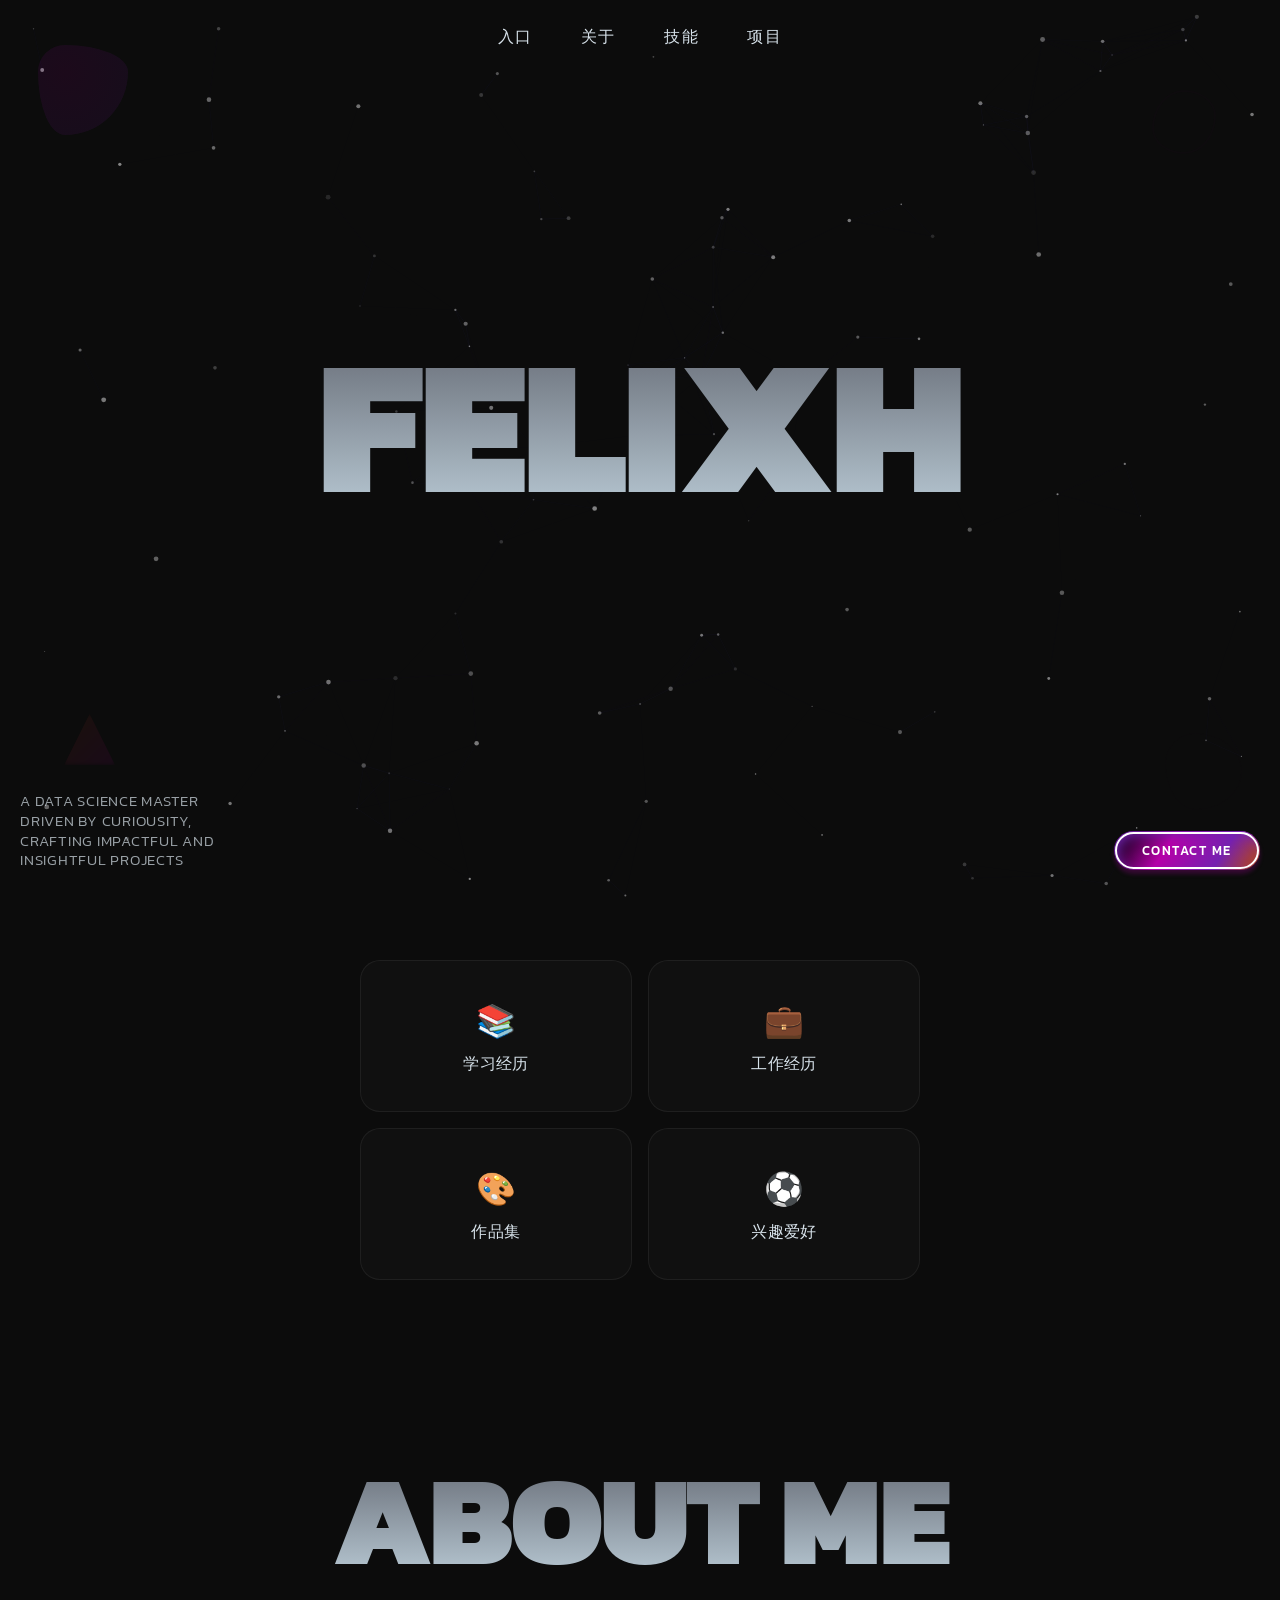
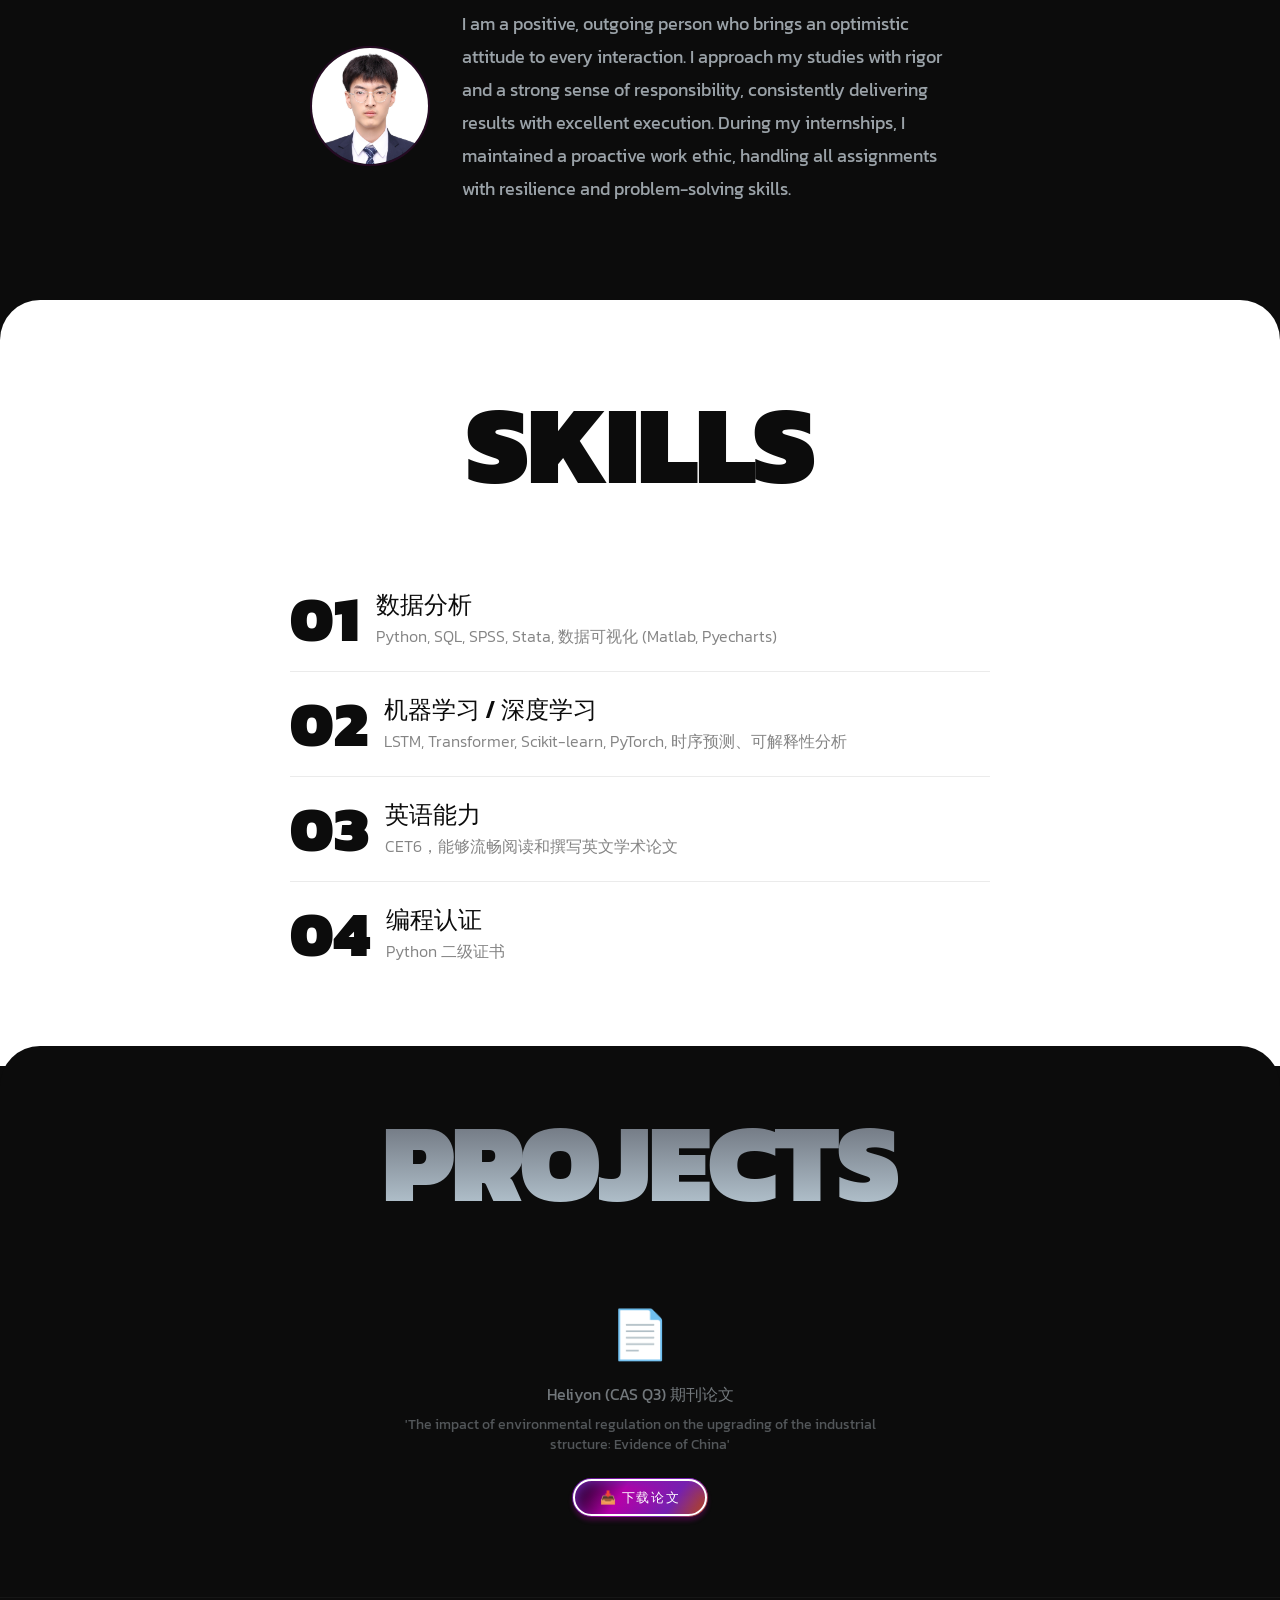
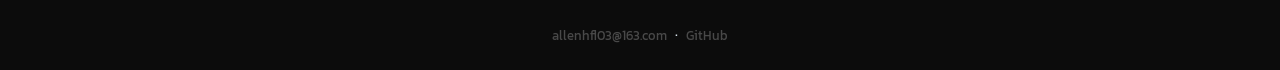
==== commit c8bff3eb: "将 portfolio 路径替换为 q" ====
--- a/index.html
+++ b/index.html
@@ -46,7 +46,7 @@
                 <span class='icon'>💼</span>
                 <span class='label'>工作经历</span>
             </a>
-            <a href='portfolio.html' class='module-card' style='--i:2'>
+            <a href='q.html' class='module-card' style='--i:2'>
                 <span class='icon'>🎨</span>
                 <span class='label'>作品集</span>
             </a>
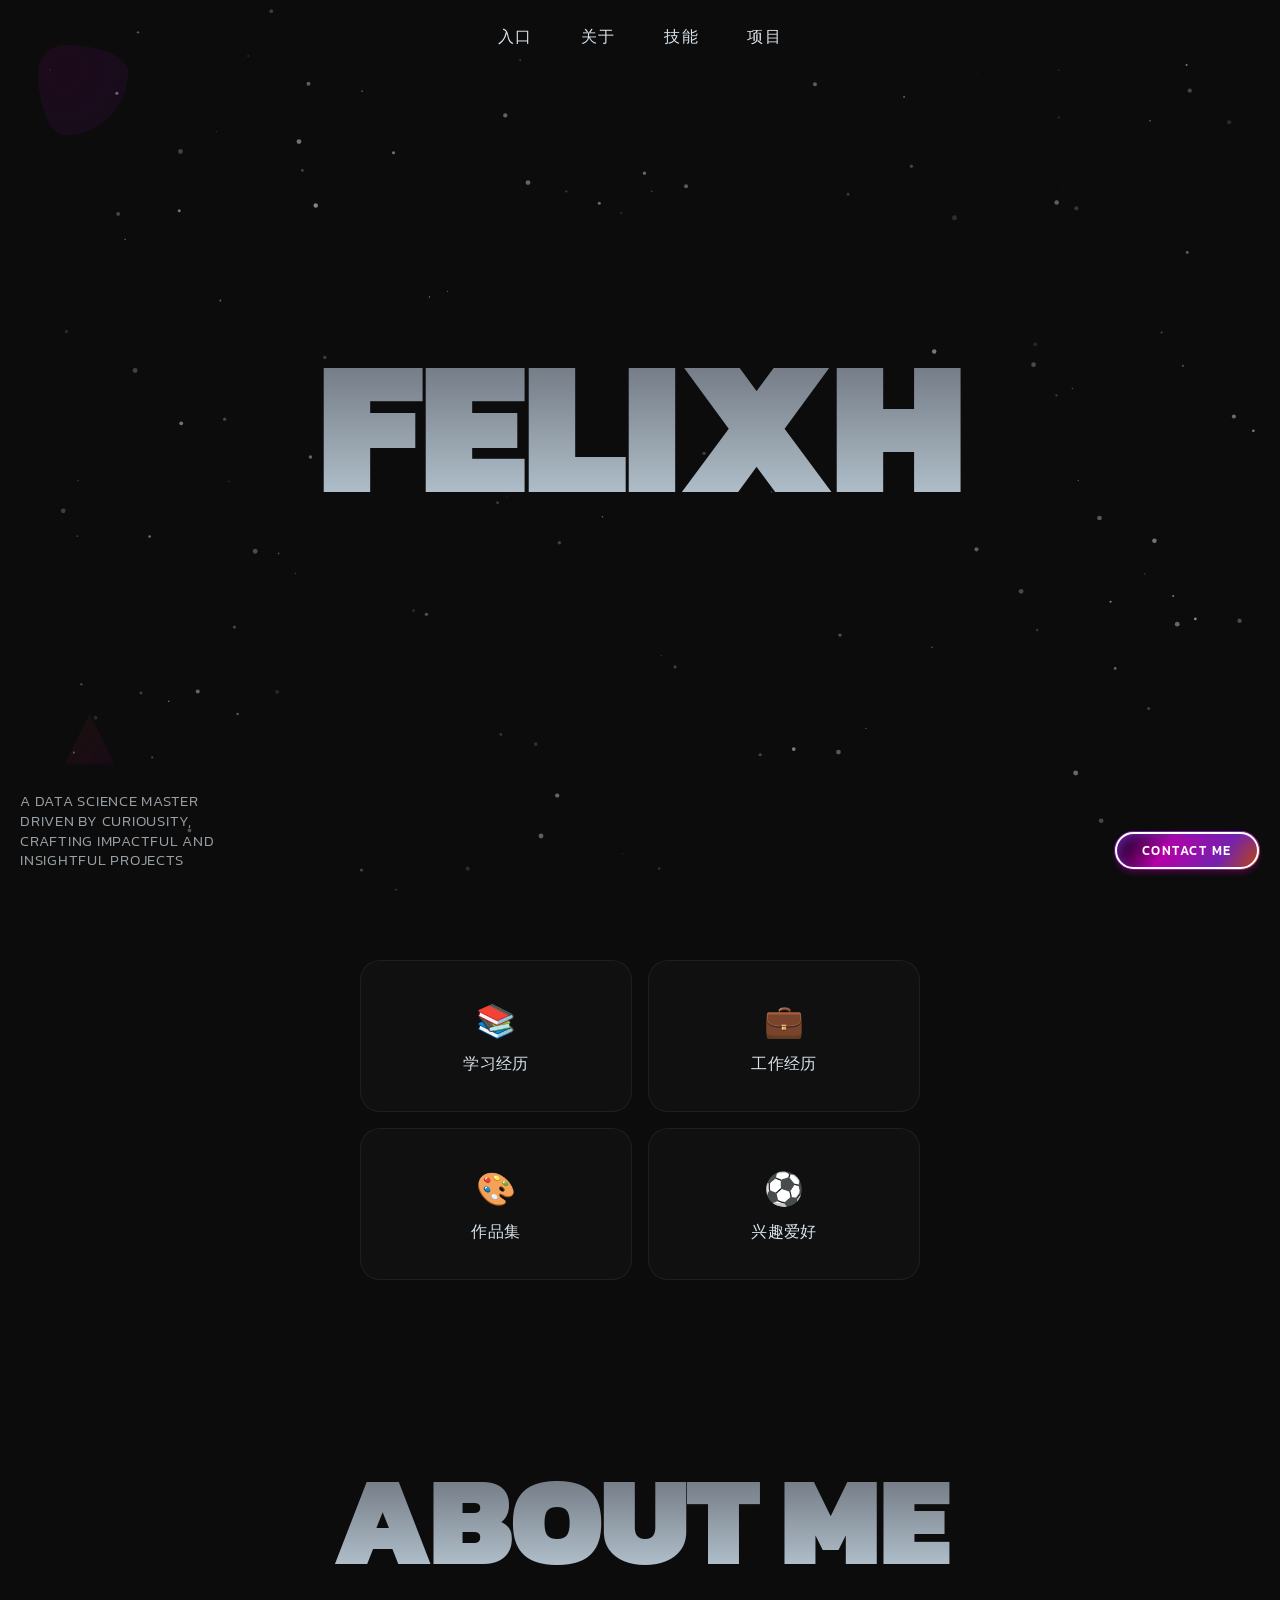
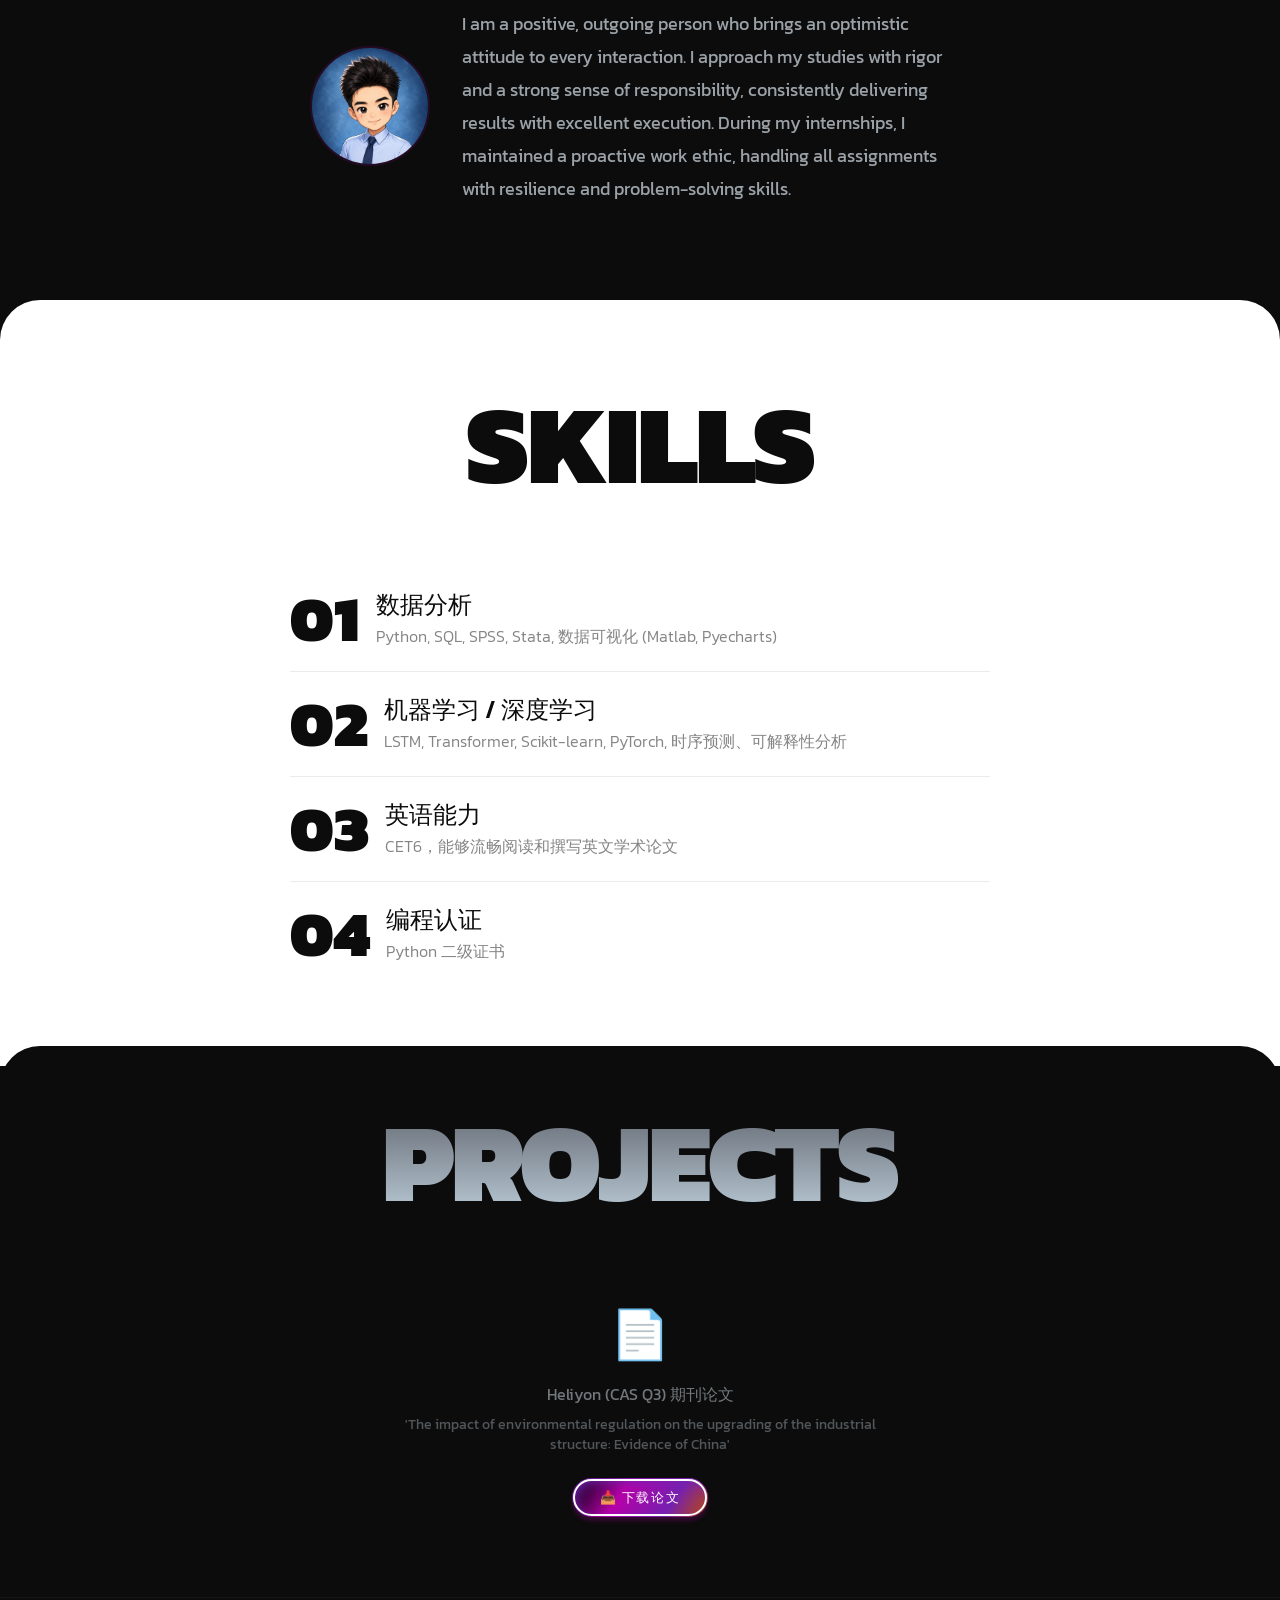
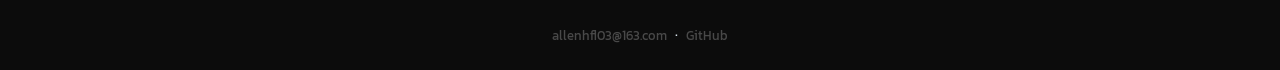
==== commit 63d58190: "更新页面内容及资源文件" ====
--- a/index.html
+++ b/index.html
@@ -62,7 +62,7 @@
         <div>
             <h2 class='gradient-text'>About me</h2>
             <div class='about-inner'>
-                <img src='profile.jpg' alt='felixH' class='about-avatar'>
+                <img src='q.png' alt='felixH' class='about-avatar'>
                 <div class='about-text'>
                     <p>
                         I am a positive, outgoing person who brings an optimistic attitude to every interaction.
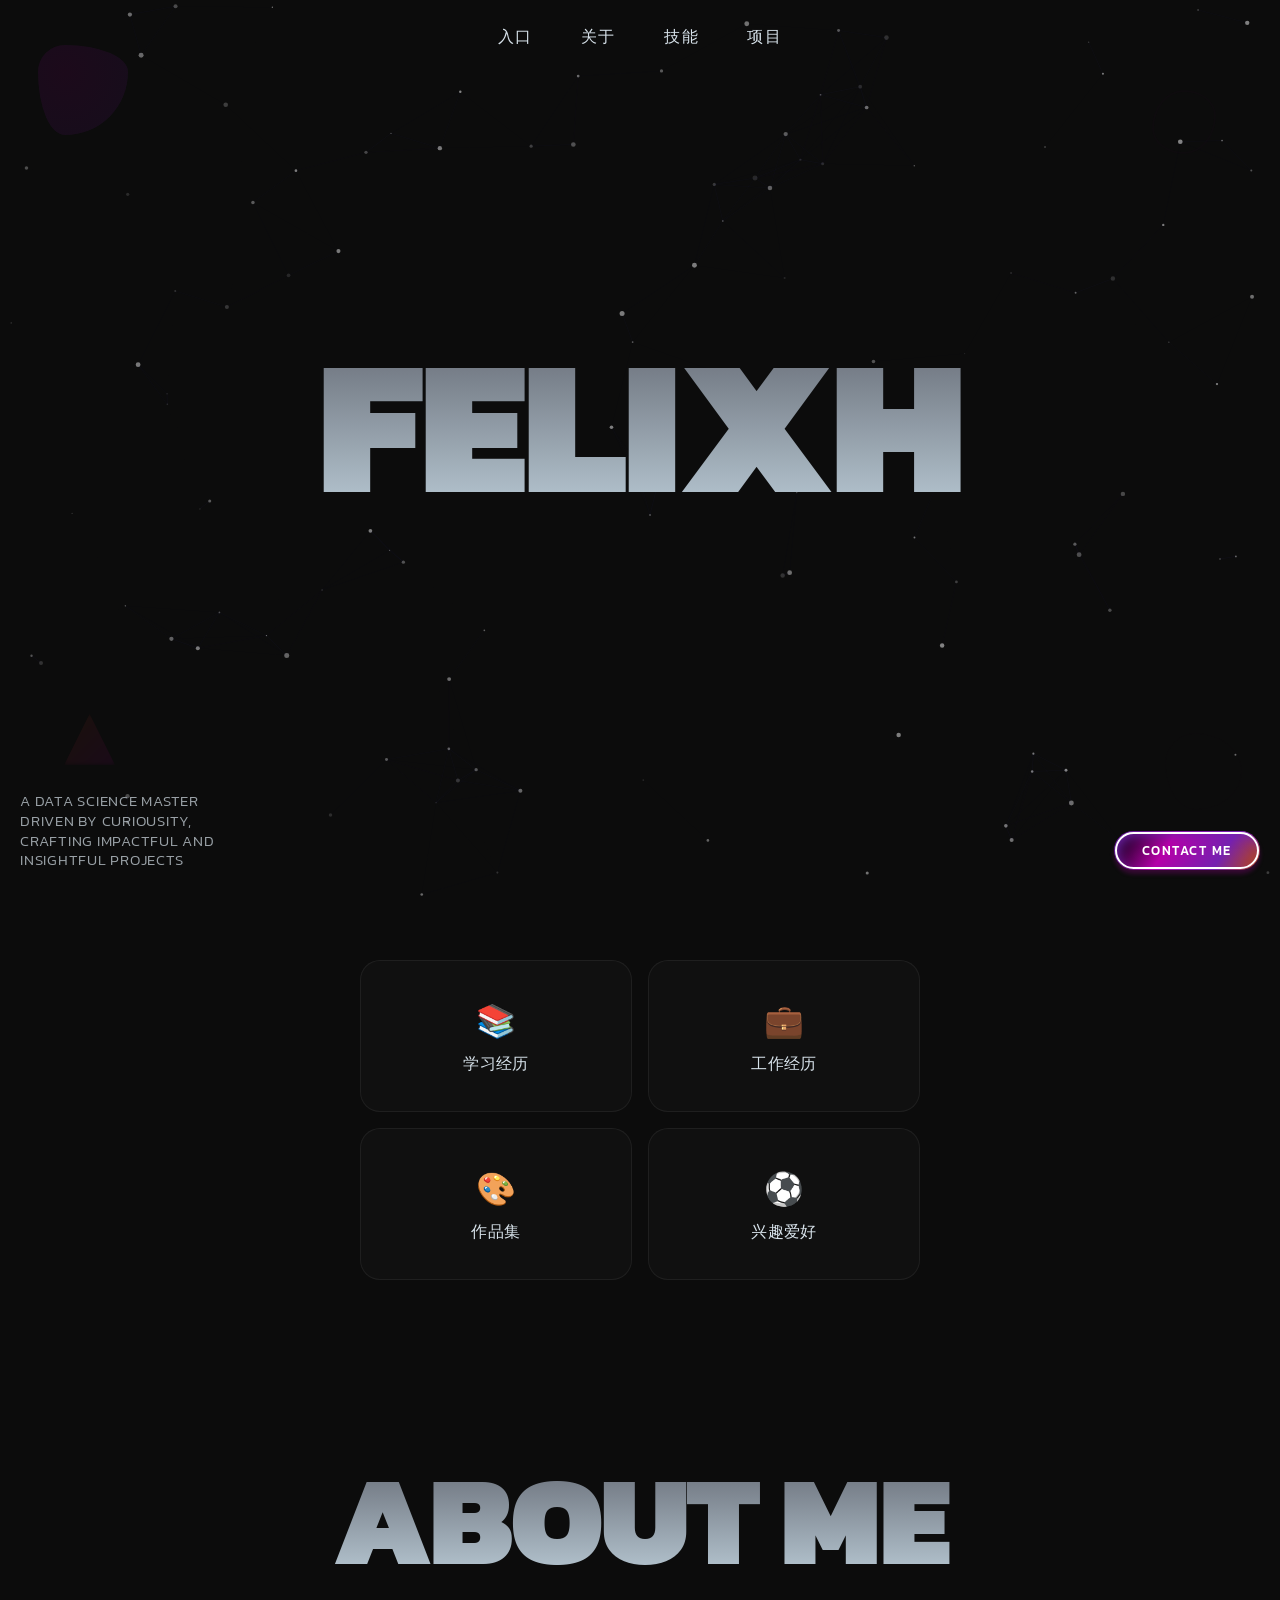
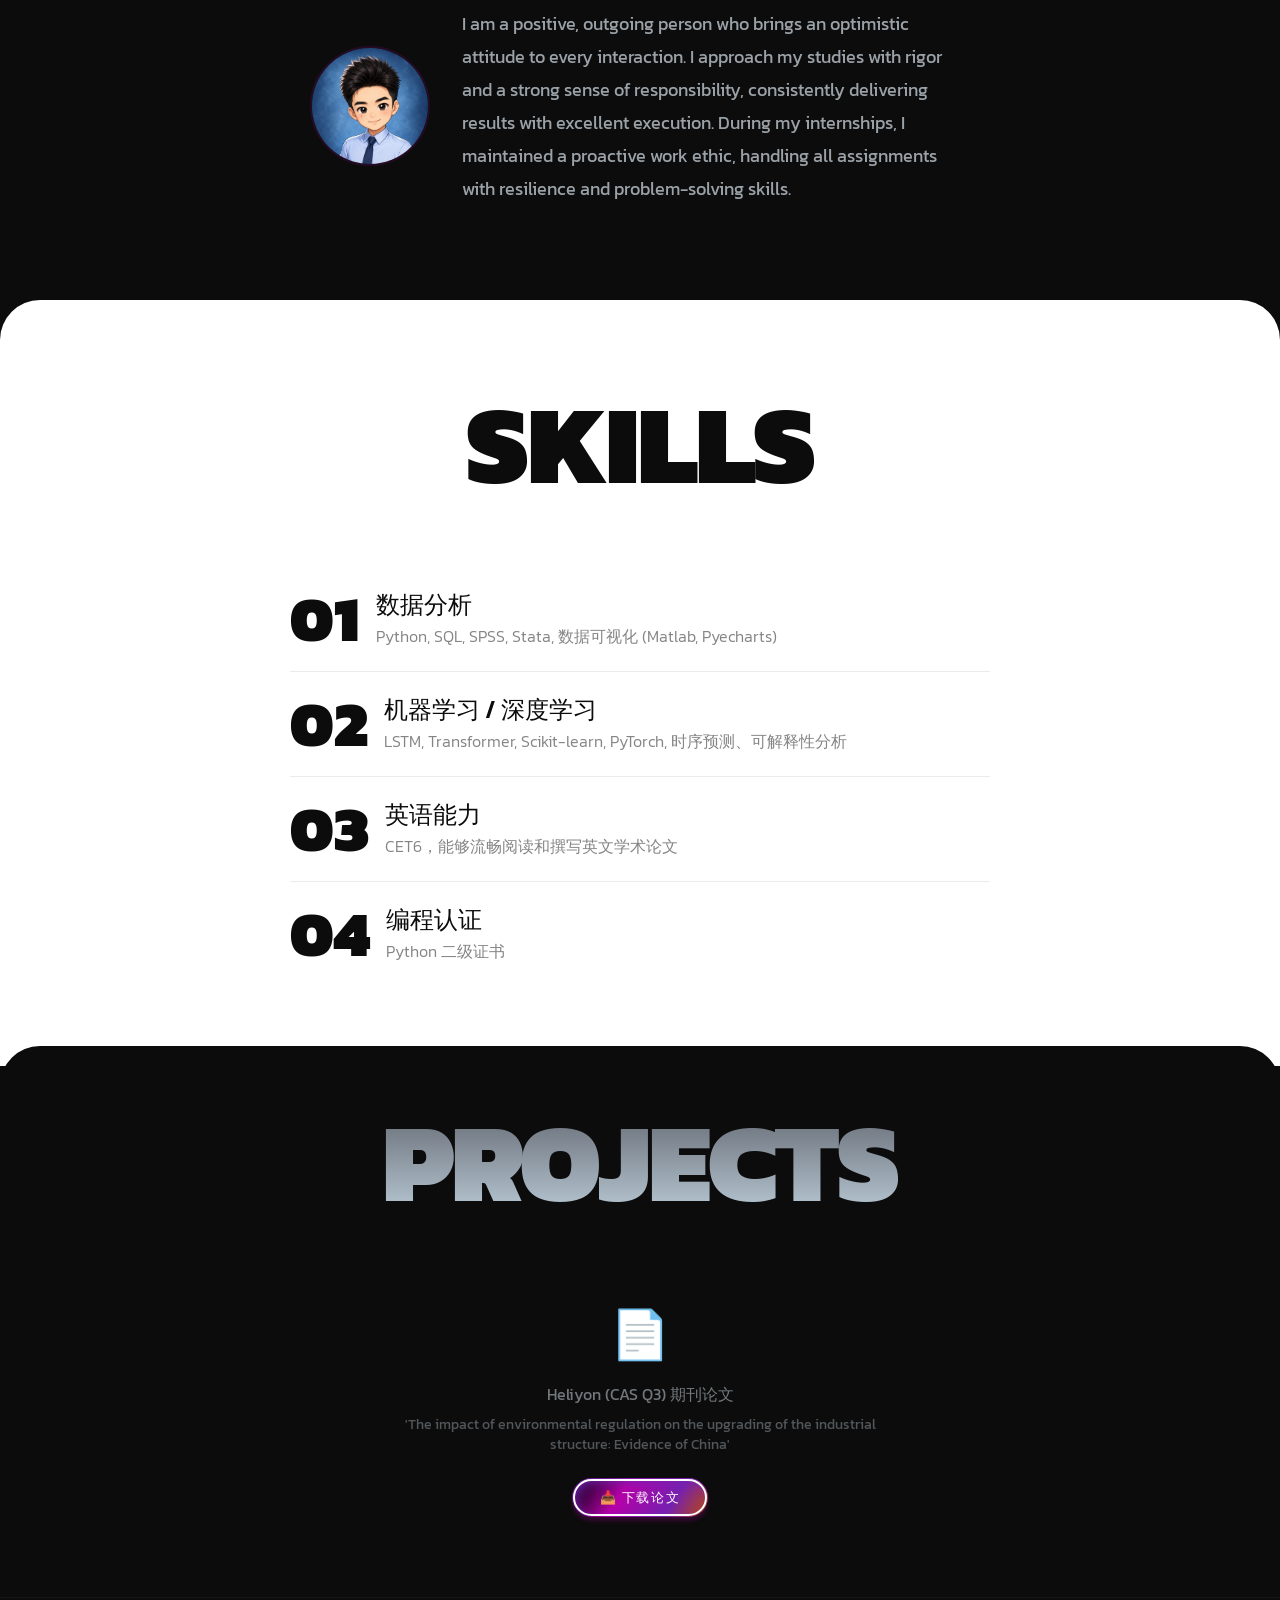
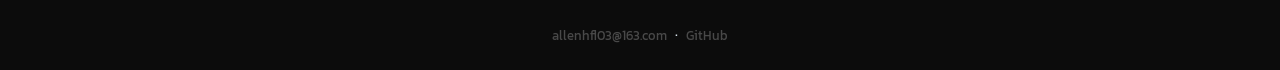
==== commit 961ce767: "新建 images/ 文件夹，将图片移入并更新路径引用" ====
--- a/index.html
+++ b/index.html
@@ -62,7 +62,7 @@
         <div>
             <h2 class='gradient-text'>About me</h2>
             <div class='about-inner'>
-                <img src='q.png' alt='felixH' class='about-avatar'>
+                <img src='images/q.png' alt='felixH' class='about-avatar'>
                 <div class='about-text'>
                     <p>
                         I am a positive, outgoing person who brings an optimistic attitude to every interaction.
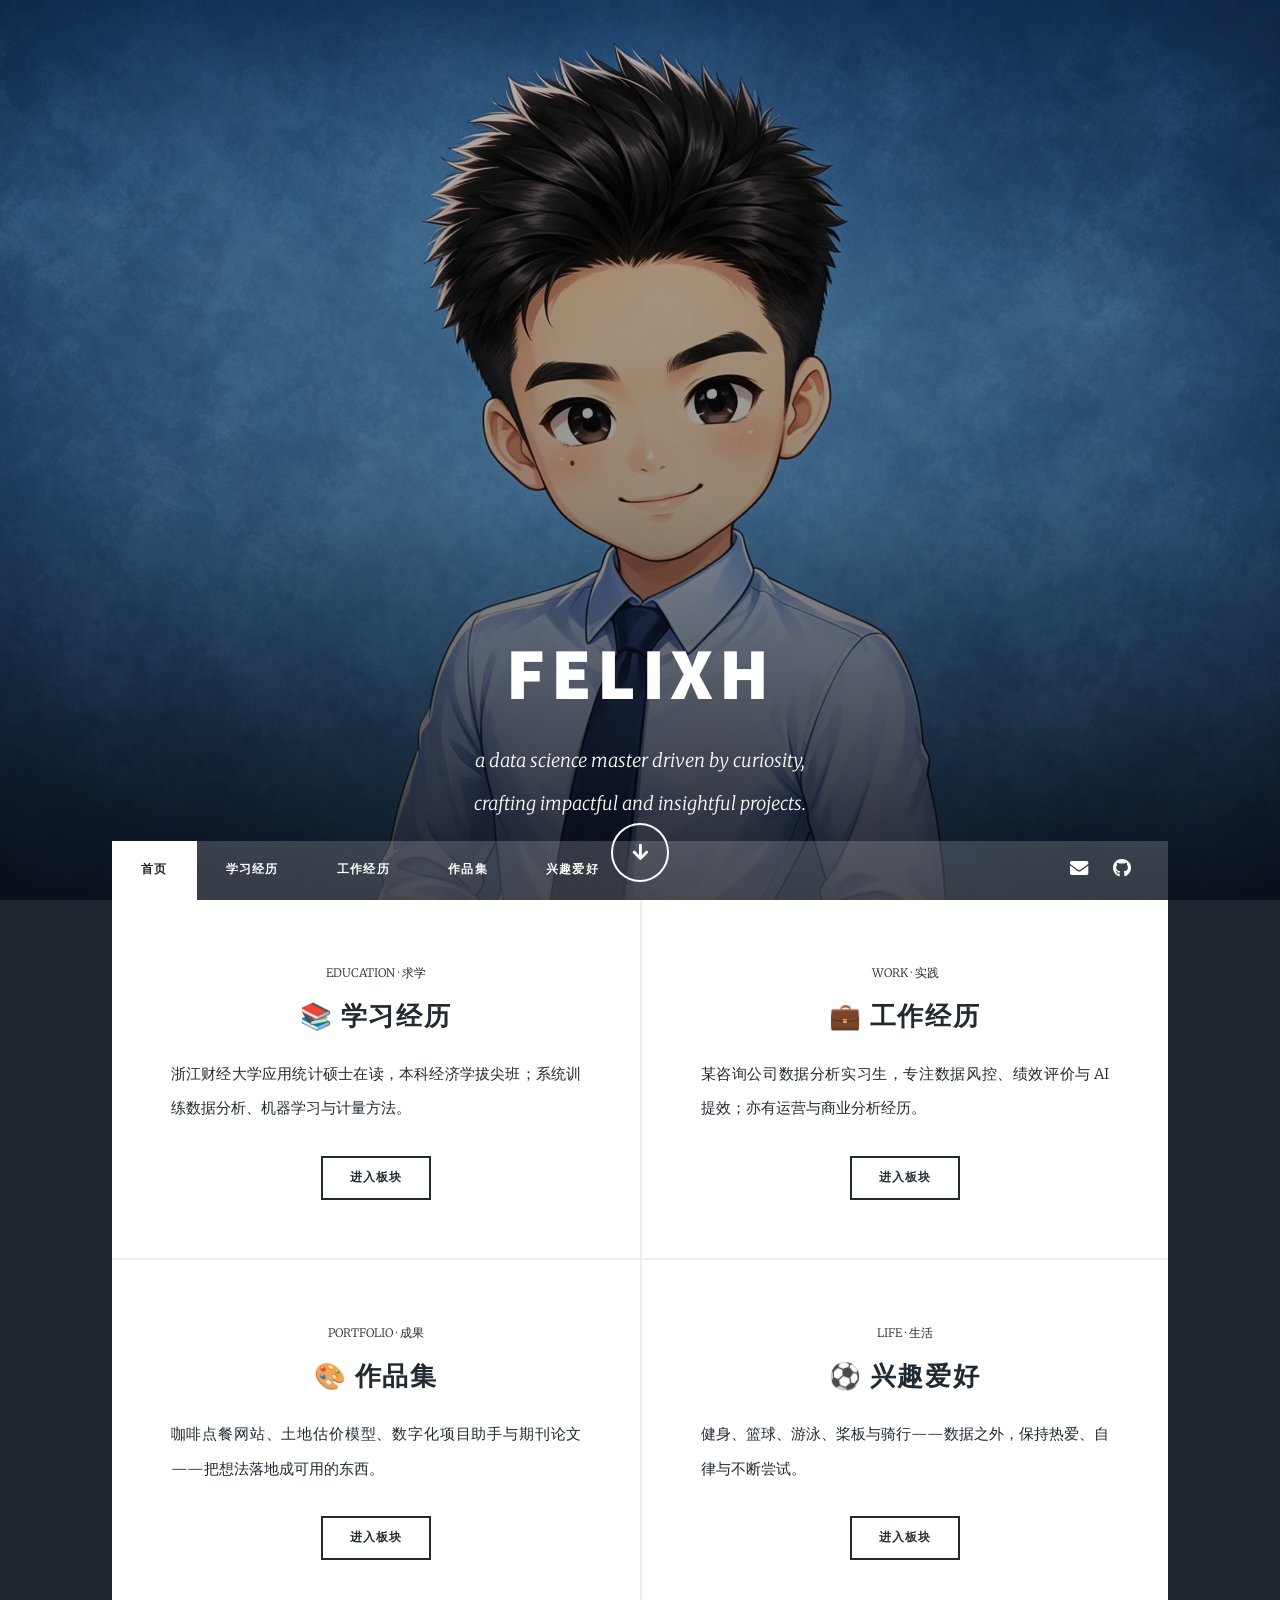
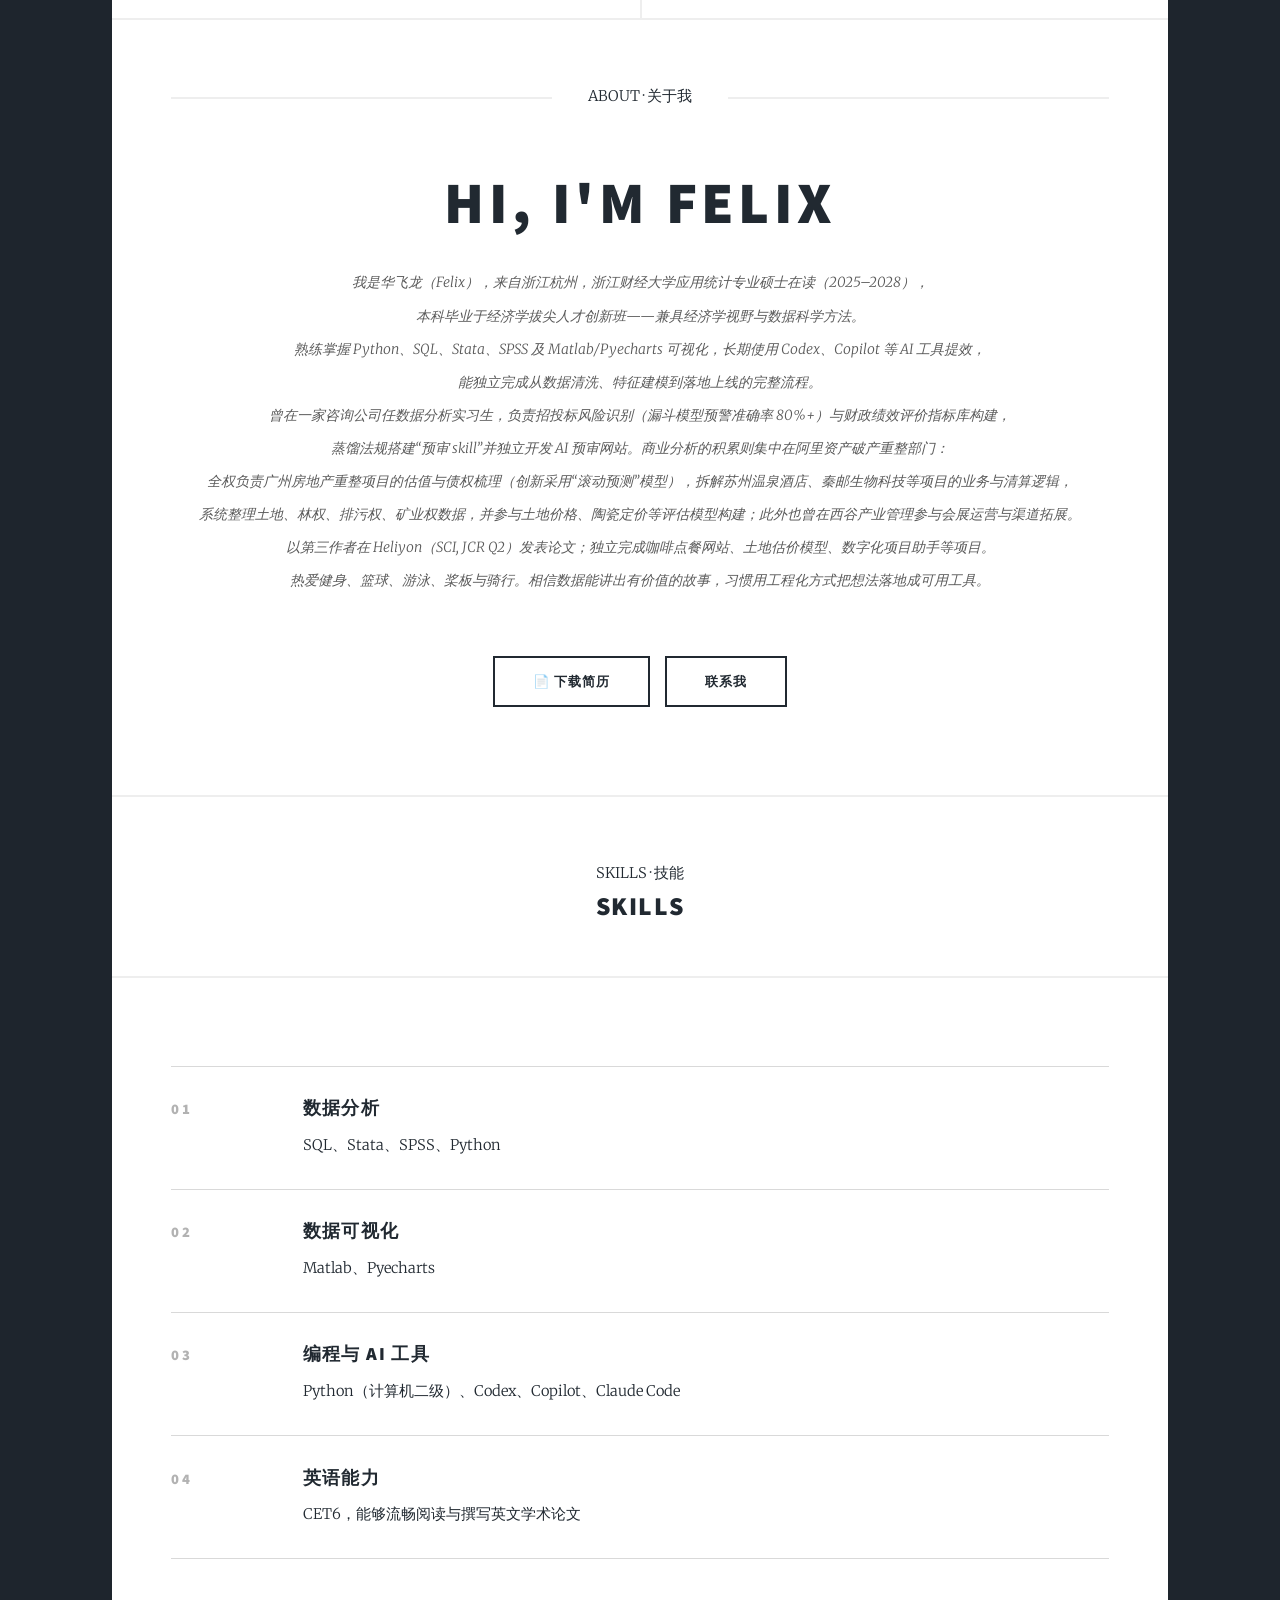
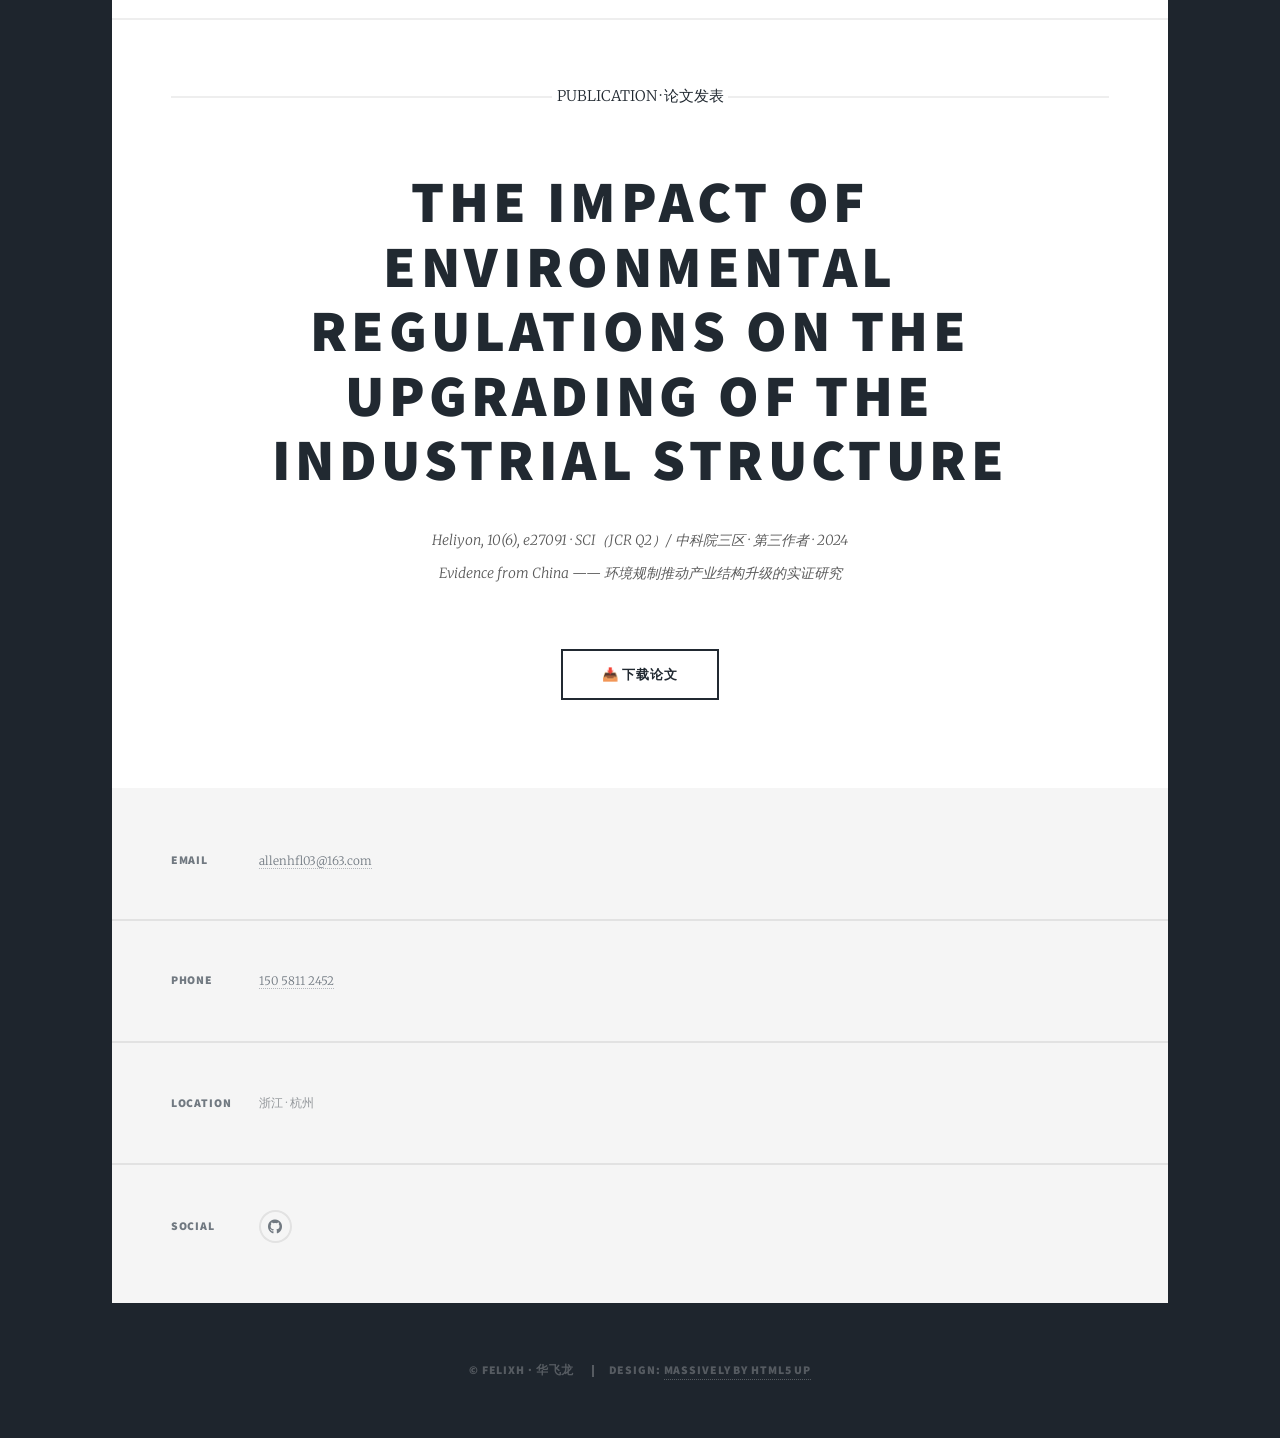
==== commit 1b0d2892: "refactor: 以 Massively 模板重构个人网站，内容更新至 2026/08 简历版本" ====
--- a/index.html
+++ b/index.html
@@ -1,135 +1,219 @@
-﻿<!DOCTYPE html>
-<html lang='zh-CN'>
-<head>
-    <meta charset='UTF-8'>
-    <meta name='viewport' content='width=device-width, initial-scale=1.0'>
-    <title>felixH · 空间</title>
-    <link rel='preconnect' href='https://fonts.googleapis.com'>
-    <link href='https://fonts.googleapis.com/css2?family=Kanit:wght@300;400;500;600;700;800;900&display=swap' rel='stylesheet'>
-    <link rel='stylesheet' href='css/style.css'>
-</head>
-<body>
-<script src='js/particles.js'></script>
-    <div class='section-wrap'>
-
-    <!-- ====== 1. HERO ====== -->
-    <section class='hero'>
-        <div class='deco deco-1'></div>
-        <div class='deco deco-2'></div>
-        <div class='deco deco-3'></div>
-        <div class='deco deco-4'></div>
-        <nav class='hero-nav'>
-            <a href='#modules'>入口</a>
-            <a href='#about'>关于</a>
-            <a href='#skills'>技能</a>
-            <a href='#projects'>项目</a>
-        </nav>
-        <div class='hero-heading'>
-            <h1 class='gradient-text'>felixH</h1>
-        </div>
-        <div class='hero-bottom'>
-            <div class='desc'>
-                a data science master driven by curiousity, crafting impactful and insightful projects
-            </div>
-            <a href='mailto:allenhfl03@163.com' class='contact-btn'>Contact Me</a>
-        </div>
-    </section>
-
-    <!-- ====== 2. MODULES (入口) ====== -->
-    <section class='modules-section' id='modules'>
-        <div class='modules-grid'>
-            <a href='education.html' class='module-card' style='--i:0'>
-                <span class='icon'>📚</span>
-                <span class='label'>学习经历</span>
-            </a>
-            <a href='experience.html' class='module-card' style='--i:1'>
-                <span class='icon'>💼</span>
-                <span class='label'>工作经历</span>
-            </a>
-            <a href='q.html' class='module-card' style='--i:2'>
-                <span class='icon'>🎨</span>
-                <span class='label'>作品集</span>
-            </a>
-            <a href='hobbies.html' class='module-card' style='--i:3'>
-                <span class='icon'>⚽</span>
-                <span class='label'>兴趣爱好</span>
-            </a>
-        </div>
-    </section>
-
-    <!-- ====== 3. ABOUT ====== -->
-    <section class='about-section' id='about'>
-        <div>
-            <h2 class='gradient-text'>About me</h2>
-            <div class='about-inner'>
-                <img src='images/q.png' alt='felixH' class='about-avatar'>
-                <div class='about-text'>
-                    <p>
-                        I am a positive, outgoing person who brings an optimistic attitude to every interaction.
-                        I approach my studies with rigor and a strong sense of responsibility, consistently delivering
-                        results with excellent execution. During my internships, I maintained a proactive work ethic,
-                        handling all assignments with resilience and problem-solving skills.
-                    </p>
-                </div>
-            </div>
-        </div>
-    </section>
-
-    <!-- ====== 4. SKILLS ====== -->
-    <section class='skills-section' id='skills'>
-        <h2>Skills</h2>
-        <div class='skills-list'>
-            <div class='skill-item'>
-                <div class='skill-num'>01</div>
-                <div class='skill-info'>
-                    <h3>数据分析</h3>
-                    <p>Python, SQL, SPSS, Stata, 数据可视化 (Matlab, Pyecharts)</p>
-                </div>
-            </div>
-            <div class='skill-item'>
-                <div class='skill-num'>02</div>
-                <div class='skill-info'>
-                    <h3>机器学习 / 深度学习</h3>
-                    <p>LSTM, Transformer, Scikit-learn, PyTorch, 时序预测、可解释性分析</p>
-                </div>
-            </div>
-            <div class='skill-item'>
-                <div class='skill-num'>03</div>
-                <div class='skill-info'>
-                    <h3>英语能力</h3>
-                    <p>CET6，能够流畅阅读和撰写英文学术论文</p>
-                </div>
-            </div>
-            <div class='skill-item'>
-                <div class='skill-num'>04</div>
-                <div class='skill-info'>
-                    <h3>编程认证</h3>
-                    <p>Python 二级证书</p>
-                </div>
-            </div>
-        </div>
-    </section>
-
-    <!-- ====== 5. PROJECTS ====== -->
-    <section class='projects-section' id='projects'>
-        <h2 class='gradient-text'>Projects</h2>
-        <div style='text-align:center; padding:40px 20px;'>
-            <div style='font-size:3em; margin-bottom:12px; display:block;'>📄</div>
-            <p style='opacity:0.5;'>Heliyon (CAS Q3) 期刊论文</p>
-            <p style='font-size:0.85em; opacity:0.35; max-width:500px; margin:8px auto;'>
-                'The impact of environmental regulation on the upgrading of the industrial structure: Evidence of China'
-            </p>
-            <a href='paper.pdf' class='contact-btn' style='margin-top:16px; display:inline-block;' download>📥 下载论文</a>
-        </div>
-    </section>
-
-    <!-- ====== FOOTER ====== -->
-    <footer class='site-footer'>
-        <a href='mailto:allenhfl03@163.com'>allenhfl03@163.com</a>
-        &nbsp;·&nbsp;
-        <a href='https://github.com/felixH03' target='_blank'>GitHub</a>
-    </footer>
-
-    </div>
-</body>
+﻿<!DOCTYPE HTML>
+<!--
+	Massively by HTML5 UP
+	html5up.net | @ajlkn
+	Free for personal and commercial use under the CCA 3.0 license (html5up.net/license)
+
+	felixH · 华飞龙 —— 个人主页
+	内容依据简历（2026/08）更新：Hero → 入口 → About → Skills → 论文
+-->
+<html lang="zh-CN">
+	<head>
+		<title>felixH · 华飞龙</title>
+		<meta charset="utf-8" />
+		<meta name="viewport" content="width=device-width, initial-scale=1, user-scalable=no" />
+		<link rel="stylesheet" href="assets/css/main.css" />
+		<link rel="stylesheet" href="assets/css/custom.css" />
+		<noscript><link rel="stylesheet" href="assets/css/noscript.css" /></noscript>
+	</head>
+	<body class="is-preload">
+
+		<!-- Wrapper -->
+			<div id="wrapper" class="fade-in">
+
+				<!-- Intro（Hero） -->
+					<div id="intro">
+						<h1>felixH</h1>
+						<p>a data science master driven by curiosity,<br />
+						crafting impactful and insightful projects.</p>
+						<ul class="actions">
+							<li><a href="#main" class="button icon solid solo fa-arrow-down scrolly">Continue</a></li>
+						</ul>
+					</div>
+
+				<!-- Header -->
+					<header id="header">
+						<a href="index.html" class="logo">felixH</a>
+					</header>
+
+				<!-- Nav -->
+					<nav id="nav">
+						<ul class="links">
+							<li class="active"><a href="index.html">首页</a></li>
+							<li><a href="education.html">学习经历</a></li>
+							<li><a href="experience.html">工作经历</a></li>
+							<li><a href="portfolio.html">作品集</a></li>
+							<li><a href="hobbies.html">兴趣爱好</a></li>
+						</ul>
+						<ul class="icons">
+							<li><a href="mailto:allenhfl03@163.com" class="icon solid fa-envelope"><span class="label">Email</span></a></li>
+							<li><a href="https://github.com/felixH03" class="icon brands fa-github"><span class="label">GitHub</span></a></li>
+						</ul>
+					</nav>
+
+				<!-- Main -->
+					<div id="main">
+
+						<!-- 入口 -->
+							<section class="posts">
+								<article>
+									<header>
+										<span class="date">EDUCATION · 求学</span>
+										<h2><a href="education.html">📚 学习经历</a></h2>
+									</header>
+									<p>浙江财经大学应用统计硕士在读，本科经济学拔尖班；系统训练数据分析、机器学习与计量方法。</p>
+									<ul class="actions special">
+										<li><a href="education.html" class="button">进入板块</a></li>
+									</ul>
+								</article>
+								<article>
+									<header>
+										<span class="date">WORK · 实践</span>
+										<h2><a href="experience.html">💼 工作经历</a></h2>
+									</header>
+									<p>某咨询公司数据分析实习生，专注数据风控、绩效评价与 AI 提效；亦有运营与商业分析经历。</p>
+									<ul class="actions special">
+										<li><a href="experience.html" class="button">进入板块</a></li>
+									</ul>
+								</article>
+								<article>
+									<header>
+										<span class="date">PORTFOLIO · 成果</span>
+										<h2><a href="portfolio.html">🎨 作品集</a></h2>
+									</header>
+									<p>咖啡点餐网站、土地估价模型、数字化项目助手与期刊论文——把想法落地成可用的东西。</p>
+									<ul class="actions special">
+										<li><a href="portfolio.html" class="button">进入板块</a></li>
+									</ul>
+								</article>
+								<article>
+									<header>
+										<span class="date">LIFE · 生活</span>
+										<h2><a href="hobbies.html">⚽ 兴趣爱好</a></h2>
+									</header>
+									<p>健身、篮球、游泳、桨板与骑行——数据之外，保持热爱、自律与不断尝试。</p>
+									<ul class="actions special">
+										<li><a href="hobbies.html" class="button">进入板块</a></li>
+									</ul>
+								</article>
+							</section>
+
+						<!-- About -->
+							<article class="post featured">
+								<header class="major">
+									<span class="date">ABOUT · 关于我</span>
+									<h2><a href="#">Hi, I'm Felix</a></h2>
+									<p>我是华飞龙（Felix），来自浙江杭州，浙江财经大学应用统计专业硕士在读（2025–2028），<br />
+									本科毕业于经济学拔尖人才创新班——兼具经济学视野与数据科学方法。<br />
+									熟练掌握 Python、SQL、Stata、SPSS 及 Matlab/Pyecharts 可视化，长期使用 Codex、Copilot 等 AI 工具提效，<br />
+									能独立完成从数据清洗、特征建模到落地上线的完整流程。<br />
+									曾在一家咨询公司任数据分析实习生，负责招投标风险识别（漏斗模型预警准确率 80%+）与财政绩效评价指标库构建，<br />
+									蒸馏法规搭建“预审 skill”并独立开发 AI 预审网站。商业分析的积累则集中在阿里资产破产重整部门：<br />
+									全权负责广州房地产重整项目的估值与债权梳理（创新采用“滚动预测”模型），拆解苏州温泉酒店、秦邮生物科技等项目的业务与清算逻辑，<br />
+									系统整理土地、林权、排污权、矿业权数据，并参与土地价格、陶瓷定价等评估模型构建；此外也曾在西谷产业管理参与会展运营与渠道拓展。<br />
+									以第三作者在 Heliyon（SCI, JCR Q2）发表论文；独立完成咖啡点餐网站、土地估价模型、数字化项目助手等项目。<br />
+									热爱健身、篮球、游泳、桨板与骑行。相信数据能讲出有价值的故事，习惯用工程化方式把想法落地成可用工具。</p>
+								</header>
+								<ul class="actions special">
+									<li><a href="resume.pdf" class="button large">📄 下载简历</a></li>
+									<li><a href="mailto:allenhfl03@163.com" class="button large">联系我</a></li>
+								</ul>
+							</article>
+
+						<!-- Skills -->
+							<div class="block-title">
+								<span class="date">SKILLS · 技能</span>
+								<h2>Skills</h2>
+							</div>
+							<section class="post">
+								<div class="skill-row">
+									<div class="skill-no">01</div>
+									<div>
+										<h3>数据分析</h3>
+										<p>SQL、Stata、SPSS、Python</p>
+									</div>
+								</div>
+								<div class="skill-row">
+									<div class="skill-no">02</div>
+									<div>
+										<h3>数据可视化</h3>
+										<p>Matlab、Pyecharts</p>
+									</div>
+								</div>
+								<div class="skill-row">
+									<div class="skill-no">03</div>
+									<div>
+										<h3>编程与 AI 工具</h3>
+										<p>Python（计算机二级）、Codex、Copilot、Claude Code</p>
+									</div>
+								</div>
+								<div class="skill-row">
+									<div class="skill-no">04</div>
+									<div>
+										<h3>英语能力</h3>
+										<p>CET6，能够流畅阅读与撰写英文学术论文</p>
+									</div>
+								</div>
+							</section>
+
+						<!-- 论文 -->
+							<article class="post featured">
+								<header class="major">
+									<span class="date">PUBLICATION · 论文发表</span>
+									<h2><a href="paper.pdf" download>The impact of environmental regulations on the upgrading of the industrial structure</a></h2>
+									<p>Heliyon, 10(6), e27091 · SCI（JCR Q2）/ 中科院三区 · 第三作者 · 2024<br />
+									Evidence from China —— 环境规制推动产业结构升级的实证研究</p>
+								</header>
+								<ul class="actions special">
+									<li><a href="paper.pdf" class="button large" download>📥 下载论文</a></li>
+								</ul>
+							</article>
+
+					</div>
+
+				<!-- Footer -->
+					<footer id="footer">
+						<section class="split contact">
+							<section>
+								<h3>Email</h3>
+								<p><a href="mailto:allenhfl03@163.com">allenhfl03@163.com</a></p>
+							</section>
+							<section>
+								<h3>Phone</h3>
+								<p><a href="tel:15058112452">150 5811 2452</a></p>
+							</section>
+							<section>
+								<h3>Location</h3>
+								<p>浙江 · 杭州</p>
+							</section>
+							<section>
+								<h3>Social</h3>
+								<ul class="icons alt">
+									<li><a href="https://github.com/felixH03" class="icon brands alt fa-github"><span class="label">GitHub</span></a></li>
+								</ul>
+							</section>
+						</section>
+					</footer>
+
+				<!-- Copyright -->
+					<div id="copyright">
+						<ul>
+							<li>&copy; felixH · 华飞龙</li>
+							<li>Design: <a href="https://html5up.net">Massively by HTML5 UP</a></li>
+						</ul>
+					</div>
+
+			</div>
+
+		<!-- Scripts -->
+			<script src="assets/js/jquery.min.js"></script>
+			<script src="assets/js/jquery.scrollex.min.js"></script>
+			<script src="assets/js/jquery.scrolly.min.js"></script>
+			<script src="assets/js/browser.min.js"></script>
+			<script src="assets/js/breakpoints.min.js"></script>
+			<script src="assets/js/util.js"></script>
+			<script src="assets/js/main.js"></script>
+
+	</body>
 </html>
+
--- a/assets/css/main.css
+++ b/assets/css/main.css
@@ -0,0 +1,4689 @@
+@import url(fontawesome-all.min.css);
+@import url("https://fonts.googleapis.com/css?family=Merriweather:300,700,300italic,700italic|Source+Sans+Pro:900");
+
+/*
+	Massively by HTML5 UP
+	html5up.net | @ajlkn
+	Free for personal and commercial use under the CCA 3.0 license (html5up.net/license)
+*/
+
+html, body, div, span, applet, object,
+iframe, h1, h2, h3, h4, h5, h6, p, blockquote,
+pre, a, abbr, acronym, address, big, cite,
+code, del, dfn, em, img, ins, kbd, q, s, samp,
+small, strike, strong, sub, sup, tt, var, b,
+u, i, center, dl, dt, dd, ol, ul, li, fieldset,
+form, label, legend, table, caption, tbody,
+tfoot, thead, tr, th, td, article, aside,
+canvas, details, embed, figure, figcaption,
+footer, header, hgroup, menu, nav, output, ruby,
+section, summary, time, mark, audio, video {
+	margin: 0;
+	padding: 0;
+	border: 0;
+	font-size: 100%;
+	font: inherit;
+	vertical-align: baseline;}
+
+article, aside, details, figcaption, figure,
+footer, header, hgroup, menu, nav, section {
+	display: block;}
+
+body {
+	line-height: 1;
+}
+
+ol, ul {
+	list-style: none;
+}
+
+blockquote, q {
+	quotes: none;
+}
+
+	blockquote:before, blockquote:after, q:before, q:after {
+		content: '';
+		content: none;
+	}
+
+table {
+	border-collapse: collapse;
+	border-spacing: 0;
+}
+
+body {
+	-webkit-text-size-adjust: none;
+}
+
+mark {
+	background-color: transparent;
+	color: inherit;
+}
+
+input::-moz-focus-inner {
+	border: 0;
+	padding: 0;
+}
+
+input, select, textarea {
+	-moz-appearance: none;
+	-webkit-appearance: none;
+	-ms-appearance: none;
+	appearance: none;
+}
+
+/* Basic */
+
+	@-ms-viewport {
+		width: device-width;
+	}
+
+	body {
+		-ms-overflow-style: scrollbar;
+	}
+
+	@media screen and (max-width: 480px) {
+
+		html, body {
+			min-width: 320px;
+		}
+
+	}
+
+	html {
+		box-sizing: border-box;
+	}
+
+	*, *:before, *:after {
+		box-sizing: inherit;
+	}
+
+	body {
+		background-color: #1e252d;
+	}
+
+		body.is-preload *, body.is-preload *:before, body.is-preload *:after {
+			-moz-animation: none !important;
+			-webkit-animation: none !important;
+			-ms-animation: none !important;
+			animation: none !important;
+			-moz-transition: none !important;
+			-webkit-transition: none !important;
+			-ms-transition: none !important;
+			transition: none !important;
+		}
+
+/* Type */
+
+	html {
+		font-size: 16pt;
+	}
+
+		@media screen and (max-width: 1680px) {
+
+			html {
+				font-size: 12pt;
+			}
+
+		}
+
+		@media screen and (max-width: 1280px) {
+
+			html {
+				font-size: 11pt;
+			}
+
+		}
+
+		@media screen and (max-width: 360px) {
+
+			html {
+				font-size: 10pt;
+			}
+
+		}
+
+	body {
+		color: #212931;
+	}
+
+	body, input, select, textarea {
+		font-family: "Merriweather", Georgia, serif;
+		font-weight: 300;
+		font-size: 1rem;
+		line-height: 2.375;
+	}
+
+	a {
+		-moz-transition: color 0.2s ease-in-out, background-color 0.2s ease-in-out, border-color 0.2s ease-in-out, box-shadow 0.2s ease-in-out;
+		-webkit-transition: color 0.2s ease-in-out, background-color 0.2s ease-in-out, border-color 0.2s ease-in-out, box-shadow 0.2s ease-in-out;
+		-ms-transition: color 0.2s ease-in-out, background-color 0.2s ease-in-out, border-color 0.2s ease-in-out, box-shadow 0.2s ease-in-out;
+		transition: color 0.2s ease-in-out, background-color 0.2s ease-in-out, border-color 0.2s ease-in-out, box-shadow 0.2s ease-in-out;
+		border-bottom: dotted 1px;
+		text-decoration: none;
+	}
+
+		a:hover {
+			border-bottom-color: transparent;
+		}
+
+	strong, b {
+		font-weight: 600;
+	}
+
+	em, i {
+		font-style: italic;
+	}
+
+	p {
+		text-align: justify;
+		margin: 0 0 2rem 0;
+	}
+
+	h1, h2, h3, h4, h5, h6 {
+		font-family: "Source Sans Pro", Helvetica, sans-serif;
+		font-weight: 900;
+		line-height: 1.5;
+		letter-spacing: 0.075em;
+		text-transform: uppercase;
+		margin: 0 0 1rem 0;
+	}
+
+		h1 a, h2 a, h3 a, h4 a, h5 a, h6 a {
+			border-bottom: 0;
+			color: inherit;
+			text-decoration: none;
+		}
+
+	h1 {
+		font-size: 4rem;
+		line-height: 1.1;
+		margin: 0 0 2rem 0;
+	}
+
+	h2 {
+		font-size: 1.75rem;
+		line-height: 1.3;
+		margin: 0 0 1.5rem 0;
+	}
+
+	h3 {
+		font-size: 1.25rem;
+		margin: 0 0 1.5rem 0;
+	}
+
+	h4 {
+		font-size: 1rem;
+	}
+
+	h5 {
+		font-size: 0.9rem;
+	}
+
+	h6 {
+		font-size: 0.8rem;
+	}
+
+	sub {
+		font-size: 0.8rem;
+		position: relative;
+		top: 0.5rem;
+	}
+
+	sup {
+		font-size: 0.8rem;
+		position: relative;
+		top: -0.5rem;
+	}
+
+	blockquote {
+		border-left: solid 4px;
+		font-style: italic;
+		margin: 0 0 2rem 0;
+		padding: 0.5rem 0 0.5rem 2rem;
+	}
+
+	code {
+		border: solid 2px;
+		font-family: "Courier New", monospace;
+		font-size: 0.9rem;
+		margin: 0 0.25rem;
+		padding: 0.25rem 0.65rem;
+	}
+
+	pre {
+		-webkit-overflow-scrolling: touch;
+		font-family: "Courier New", monospace;
+		font-size: 0.9rem;
+		margin: 0 0 2rem 0;
+	}
+
+		pre code {
+			display: block;
+			line-height: 1.75;
+			padding: 1rem 1.5rem;
+			overflow-x: auto;
+		}
+
+	hr {
+		border: 0;
+		border-bottom: solid 2px;
+		margin: 3rem 0;
+	}
+
+		hr.major {
+			margin: 5rem 0;
+		}
+
+	.align-left {
+		text-align: left;
+	}
+
+	.align-center {
+		text-align: center;
+	}
+
+	.align-right {
+		text-align: right;
+	}
+
+	input, select, textarea {
+		color: #212931;
+	}
+
+	a {
+		color: #212931;
+		border-bottom-color: rgba(33, 41, 49, 0.5);
+	}
+
+		a:hover {
+			border-bottom-color: transparent;
+			color: #18bfef !important;
+		}
+
+	strong, b {
+		color: #212931;
+	}
+
+	h1, h2, h3, h4, h5, h6 {
+		color: #212931;
+	}
+
+	blockquote {
+		border-left-color: #eeeeee;
+	}
+
+	code {
+		background: rgba(220, 220, 220, 0.25);
+		border-color: #eeeeee;
+	}
+
+	hr {
+		border-bottom-color: #eeeeee;
+	}
+
+/* Row */
+
+	.row {
+		display: flex;
+		flex-wrap: wrap;
+		box-sizing: border-box;
+		align-items: stretch;
+	}
+
+		.row > * {
+			box-sizing: border-box;
+		}
+
+		.row.gtr-uniform > * > :last-child {
+			margin-bottom: 0;
+		}
+
+		.row.aln-left {
+			justify-content: flex-start;
+		}
+
+		.row.aln-center {
+			justify-content: center;
+		}
+
+		.row.aln-right {
+			justify-content: flex-end;
+		}
+
+		.row.aln-top {
+			align-items: flex-start;
+		}
+
+		.row.aln-middle {
+			align-items: center;
+		}
+
+		.row.aln-bottom {
+			align-items: flex-end;
+		}
+
+		.row > .imp {
+			order: -1;
+		}
+
+		.row > .col-1 {
+			width: 8.33333%;
+		}
+
+		.row > .off-1 {
+			margin-left: 8.33333%;
+		}
+
+		.row > .col-2 {
+			width: 16.66667%;
+		}
+
+		.row > .off-2 {
+			margin-left: 16.66667%;
+		}
+
+		.row > .col-3 {
+			width: 25%;
+		}
+
+		.row > .off-3 {
+			margin-left: 25%;
+		}
+
+		.row > .col-4 {
+			width: 33.33333%;
+		}
+
+		.row > .off-4 {
+			margin-left: 33.33333%;
+		}
+
+		.row > .col-5 {
+			width: 41.66667%;
+		}
+
+		.row > .off-5 {
+			margin-left: 41.66667%;
+		}
+
+		.row > .col-6 {
+			width: 50%;
+		}
+
+		.row > .off-6 {
+			margin-left: 50%;
+		}
+
+		.row > .col-7 {
+			width: 58.33333%;
+		}
+
+		.row > .off-7 {
+			margin-left: 58.33333%;
+		}
+
+		.row > .col-8 {
+			width: 66.66667%;
+		}
+
+		.row > .off-8 {
+			margin-left: 66.66667%;
+		}
+
+		.row > .col-9 {
+			width: 75%;
+		}
+
+		.row > .off-9 {
+			margin-left: 75%;
+		}
+
+		.row > .col-10 {
+			width: 83.33333%;
+		}
+
+		.row > .off-10 {
+			margin-left: 83.33333%;
+		}
+
+		.row > .col-11 {
+			width: 91.66667%;
+		}
+
+		.row > .off-11 {
+			margin-left: 91.66667%;
+		}
+
+		.row > .col-12 {
+			width: 100%;
+		}
+
+		.row > .off-12 {
+			margin-left: 100%;
+		}
+
+		.row.gtr-0 {
+			margin-top: 0;
+			margin-left: 0rem;
+		}
+
+			.row.gtr-0 > * {
+				padding: 0 0 0 0rem;
+			}
+
+			.row.gtr-0.gtr-uniform {
+				margin-top: 0rem;
+			}
+
+				.row.gtr-0.gtr-uniform > * {
+					padding-top: 0rem;
+				}
+
+		.row.gtr-25 {
+			margin-top: 0;
+			margin-left: -0.375rem;
+		}
+
+			.row.gtr-25 > * {
+				padding: 0 0 0 0.375rem;
+			}
+
+			.row.gtr-25.gtr-uniform {
+				margin-top: -0.375rem;
+			}
+
+				.row.gtr-25.gtr-uniform > * {
+					padding-top: 0.375rem;
+				}
+
+		.row.gtr-50 {
+			margin-top: 0;
+			margin-left: -0.75rem;
+		}
+
+			.row.gtr-50 > * {
+				padding: 0 0 0 0.75rem;
+			}
+
+			.row.gtr-50.gtr-uniform {
+				margin-top: -0.75rem;
+			}
+
+				.row.gtr-50.gtr-uniform > * {
+					padding-top: 0.75rem;
+				}
+
+		.row {
+			margin-top: 0;
+			margin-left: -1.5rem;
+		}
+
+			.row > * {
+				padding: 0 0 0 1.5rem;
+			}
+
+			.row.gtr-uniform {
+				margin-top: -1.5rem;
+			}
+
+				.row.gtr-uniform > * {
+					padding-top: 1.5rem;
+				}
+
+		.row.gtr-150 {
+			margin-top: 0;
+			margin-left: -2.25rem;
+		}
+
+			.row.gtr-150 > * {
+				padding: 0 0 0 2.25rem;
+			}
+
+			.row.gtr-150.gtr-uniform {
+				margin-top: -2.25rem;
+			}
+
+				.row.gtr-150.gtr-uniform > * {
+					padding-top: 2.25rem;
+				}
+
+		.row.gtr-200 {
+			margin-top: 0;
+			margin-left: -3rem;
+		}
+
+			.row.gtr-200 > * {
+				padding: 0 0 0 3rem;
+			}
+
+			.row.gtr-200.gtr-uniform {
+				margin-top: -3rem;
+			}
+
+				.row.gtr-200.gtr-uniform > * {
+					padding-top: 3rem;
+				}
+
+		@media screen and (max-width: 1680px) {
+
+			.row {
+				display: flex;
+				flex-wrap: wrap;
+				box-sizing: border-box;
+				align-items: stretch;
+			}
+
+				.row > * {
+					box-sizing: border-box;
+				}
+
+				.row.gtr-uniform > * > :last-child {
+					margin-bottom: 0;
+				}
+
+				.row.aln-left {
+					justify-content: flex-start;
+				}
+
+				.row.aln-center {
+					justify-content: center;
+				}
+
+				.row.aln-right {
+					justify-content: flex-end;
+				}
+
+				.row.aln-top {
+					align-items: flex-start;
+				}
+
+				.row.aln-middle {
+					align-items: center;
+				}
+
+				.row.aln-bottom {
+					align-items: flex-end;
+				}
+
+				.row > .imp-xlarge {
+					order: -1;
+				}
+
+				.row > .col-1-xlarge {
+					width: 8.33333%;
+				}
+
+				.row > .off-1-xlarge {
+					margin-left: 8.33333%;
+				}
+
+				.row > .col-2-xlarge {
+					width: 16.66667%;
+				}
+
+				.row > .off-2-xlarge {
+					margin-left: 16.66667%;
+				}
+
+				.row > .col-3-xlarge {
+					width: 25%;
+				}
+
+				.row > .off-3-xlarge {
+					margin-left: 25%;
+				}
+
+				.row > .col-4-xlarge {
+					width: 33.33333%;
+				}
+
+				.row > .off-4-xlarge {
+					margin-left: 33.33333%;
+				}
+
+				.row > .col-5-xlarge {
+					width: 41.66667%;
+				}
+
+				.row > .off-5-xlarge {
+					margin-left: 41.66667%;
+				}
+
+				.row > .col-6-xlarge {
+					width: 50%;
+				}
+
+				.row > .off-6-xlarge {
+					margin-left: 50%;
+				}
+
+				.row > .col-7-xlarge {
+					width: 58.33333%;
+				}
+
+				.row > .off-7-xlarge {
+					margin-left: 58.33333%;
+				}
+
+				.row > .col-8-xlarge {
+					width: 66.66667%;
+				}
+
+				.row > .off-8-xlarge {
+					margin-left: 66.66667%;
+				}
+
+				.row > .col-9-xlarge {
+					width: 75%;
+				}
+
+				.row > .off-9-xlarge {
+					margin-left: 75%;
+				}
+
+				.row > .col-10-xlarge {
+					width: 83.33333%;
+				}
+
+				.row > .off-10-xlarge {
+					margin-left: 83.33333%;
+				}
+
+				.row > .col-11-xlarge {
+					width: 91.66667%;
+				}
+
+				.row > .off-11-xlarge {
+					margin-left: 91.66667%;
+				}
+
+				.row > .col-12-xlarge {
+					width: 100%;
+				}
+
+				.row > .off-12-xlarge {
+					margin-left: 100%;
+				}
+
+				.row.gtr-0 {
+					margin-top: 0;
+					margin-left: 0rem;
+				}
+
+					.row.gtr-0 > * {
+						padding: 0 0 0 0rem;
+					}
+
+					.row.gtr-0.gtr-uniform {
+						margin-top: 0rem;
+					}
+
+						.row.gtr-0.gtr-uniform > * {
+							padding-top: 0rem;
+						}
+
+				.row.gtr-25 {
+					margin-top: 0;
+					margin-left: -0.375rem;
+				}
+
+					.row.gtr-25 > * {
+						padding: 0 0 0 0.375rem;
+					}
+
+					.row.gtr-25.gtr-uniform {
+						margin-top: -0.375rem;
+					}
+
+						.row.gtr-25.gtr-uniform > * {
+							padding-top: 0.375rem;
+						}
+
+				.row.gtr-50 {
+					margin-top: 0;
+					margin-left: -0.75rem;
+				}
+
+					.row.gtr-50 > * {
+						padding: 0 0 0 0.75rem;
+					}
+
+					.row.gtr-50.gtr-uniform {
+						margin-top: -0.75rem;
+					}
+
+						.row.gtr-50.gtr-uniform > * {
+							padding-top: 0.75rem;
+						}
+
+				.row {
+					margin-top: 0;
+					margin-left: -1.5rem;
+				}
+
+					.row > * {
+						padding: 0 0 0 1.5rem;
+					}
+
+					.row.gtr-uniform {
+						margin-top: -1.5rem;
+					}
+
+						.row.gtr-uniform > * {
+							padding-top: 1.5rem;
+						}
+
+				.row.gtr-150 {
+					margin-top: 0;
+					margin-left: -2.25rem;
+				}
+
+					.row.gtr-150 > * {
+						padding: 0 0 0 2.25rem;
+					}
+
+					.row.gtr-150.gtr-uniform {
+						margin-top: -2.25rem;
+					}
+
+						.row.gtr-150.gtr-uniform > * {
+							padding-top: 2.25rem;
+						}
+
+				.row.gtr-200 {
+					margin-top: 0;
+					margin-left: -3rem;
+				}
+
+					.row.gtr-200 > * {
+						padding: 0 0 0 3rem;
+					}
+
+					.row.gtr-200.gtr-uniform {
+						margin-top: -3rem;
+					}
+
+						.row.gtr-200.gtr-uniform > * {
+							padding-top: 3rem;
+						}
+
+		}
+
+		@media screen and (max-width: 1280px) {
+
+			.row {
+				display: flex;
+				flex-wrap: wrap;
+				box-sizing: border-box;
+				align-items: stretch;
+			}
+
+				.row > * {
+					box-sizing: border-box;
+				}
+
+				.row.gtr-uniform > * > :last-child {
+					margin-bottom: 0;
+				}
+
+				.row.aln-left {
+					justify-content: flex-start;
+				}
+
+				.row.aln-center {
+					justify-content: center;
+				}
+
+				.row.aln-right {
+					justify-content: flex-end;
+				}
+
+				.row.aln-top {
+					align-items: flex-start;
+				}
+
+				.row.aln-middle {
+					align-items: center;
+				}
+
+				.row.aln-bottom {
+					align-items: flex-end;
+				}
+
+				.row > .imp-large {
+					order: -1;
+				}
+
+				.row > .col-1-large {
+					width: 8.33333%;
+				}
+
+				.row > .off-1-large {
+					margin-left: 8.33333%;
+				}
+
+				.row > .col-2-large {
+					width: 16.66667%;
+				}
+
+				.row > .off-2-large {
+					margin-left: 16.66667%;
+				}
+
+				.row > .col-3-large {
+					width: 25%;
+				}
+
+				.row > .off-3-large {
+					margin-left: 25%;
+				}
+
+				.row > .col-4-large {
+					width: 33.33333%;
+				}
+
+				.row > .off-4-large {
+					margin-left: 33.33333%;
+				}
+
+				.row > .col-5-large {
+					width: 41.66667%;
+				}
+
+				.row > .off-5-large {
+					margin-left: 41.66667%;
+				}
+
+				.row > .col-6-large {
+					width: 50%;
+				}
+
+				.row > .off-6-large {
+					margin-left: 50%;
+				}
+
+				.row > .col-7-large {
+					width: 58.33333%;
+				}
+
+				.row > .off-7-large {
+					margin-left: 58.33333%;
+				}
+
+				.row > .col-8-large {
+					width: 66.66667%;
+				}
+
+				.row > .off-8-large {
+					margin-left: 66.66667%;
+				}
+
+				.row > .col-9-large {
+					width: 75%;
+				}
+
+				.row > .off-9-large {
+					margin-left: 75%;
+				}
+
+				.row > .col-10-large {
+					width: 83.33333%;
+				}
+
+				.row > .off-10-large {
+					margin-left: 83.33333%;
+				}
+
+				.row > .col-11-large {
+					width: 91.66667%;
+				}
+
+				.row > .off-11-large {
+					margin-left: 91.66667%;
+				}
+
+				.row > .col-12-large {
+					width: 100%;
+				}
+
+				.row > .off-12-large {
+					margin-left: 100%;
+				}
+
+				.row.gtr-0 {
+					margin-top: 0;
+					margin-left: 0rem;
+				}
+
+					.row.gtr-0 > * {
+						padding: 0 0 0 0rem;
+					}
+
+					.row.gtr-0.gtr-uniform {
+						margin-top: 0rem;
+					}
+
+						.row.gtr-0.gtr-uniform > * {
+							padding-top: 0rem;
+						}
+
+				.row.gtr-25 {
+					margin-top: 0;
+					margin-left: -0.375rem;
+				}
+
+					.row.gtr-25 > * {
+						padding: 0 0 0 0.375rem;
+					}
+
+					.row.gtr-25.gtr-uniform {
+						margin-top: -0.375rem;
+					}
+
+						.row.gtr-25.gtr-uniform > * {
+							padding-top: 0.375rem;
+						}
+
+				.row.gtr-50 {
+					margin-top: 0;
+					margin-left: -0.75rem;
+				}
+
+					.row.gtr-50 > * {
+						padding: 0 0 0 0.75rem;
+					}
+
+					.row.gtr-50.gtr-uniform {
+						margin-top: -0.75rem;
+					}
+
+						.row.gtr-50.gtr-uniform > * {
+							padding-top: 0.75rem;
+						}
+
+				.row {
+					margin-top: 0;
+					margin-left: -1.5rem;
+				}
+
+					.row > * {
+						padding: 0 0 0 1.5rem;
+					}
+
+					.row.gtr-uniform {
+						margin-top: -1.5rem;
+					}
+
+						.row.gtr-uniform > * {
+							padding-top: 1.5rem;
+						}
+
+				.row.gtr-150 {
+					margin-top: 0;
+					margin-left: -2.25rem;
+				}
+
+					.row.gtr-150 > * {
+						padding: 0 0 0 2.25rem;
+					}
+
+					.row.gtr-150.gtr-uniform {
+						margin-top: -2.25rem;
+					}
+
+						.row.gtr-150.gtr-uniform > * {
+							padding-top: 2.25rem;
+						}
+
+				.row.gtr-200 {
+					margin-top: 0;
+					margin-left: -3rem;
+				}
+
+					.row.gtr-200 > * {
+						padding: 0 0 0 3rem;
+					}
+
+					.row.gtr-200.gtr-uniform {
+						margin-top: -3rem;
+					}
+
+						.row.gtr-200.gtr-uniform > * {
+							padding-top: 3rem;
+						}
+
+		}
+
+		@media screen and (max-width: 980px) {
+
+			.row {
+				display: flex;
+				flex-wrap: wrap;
+				box-sizing: border-box;
+				align-items: stretch;
+			}
+
+				.row > * {
+					box-sizing: border-box;
+				}
+
+				.row.gtr-uniform > * > :last-child {
+					margin-bottom: 0;
+				}
+
+				.row.aln-left {
+					justify-content: flex-start;
+				}
+
+				.row.aln-center {
+					justify-content: center;
+				}
+
+				.row.aln-right {
+					justify-content: flex-end;
+				}
+
+				.row.aln-top {
+					align-items: flex-start;
+				}
+
+				.row.aln-middle {
+					align-items: center;
+				}
+
+				.row.aln-bottom {
+					align-items: flex-end;
+				}
+
+				.row > .imp-medium {
+					order: -1;
+				}
+
+				.row > .col-1-medium {
+					width: 8.33333%;
+				}
+
+				.row > .off-1-medium {
+					margin-left: 8.33333%;
+				}
+
+				.row > .col-2-medium {
+					width: 16.66667%;
+				}
+
+				.row > .off-2-medium {
+					margin-left: 16.66667%;
+				}
+
+				.row > .col-3-medium {
+					width: 25%;
+				}
+
+				.row > .off-3-medium {
+					margin-left: 25%;
+				}
+
+				.row > .col-4-medium {
+					width: 33.33333%;
+				}
+
+				.row > .off-4-medium {
+					margin-left: 33.33333%;
+				}
+
+				.row > .col-5-medium {
+					width: 41.66667%;
+				}
+
+				.row > .off-5-medium {
+					margin-left: 41.66667%;
+				}
+
+				.row > .col-6-medium {
+					width: 50%;
+				}
+
+				.row > .off-6-medium {
+					margin-left: 50%;
+				}
+
+				.row > .col-7-medium {
+					width: 58.33333%;
+				}
+
+				.row > .off-7-medium {
+					margin-left: 58.33333%;
+				}
+
+				.row > .col-8-medium {
+					width: 66.66667%;
+				}
+
+				.row > .off-8-medium {
+					margin-left: 66.66667%;
+				}
+
+				.row > .col-9-medium {
+					width: 75%;
+				}
+
+				.row > .off-9-medium {
+					margin-left: 75%;
+				}
+
+				.row > .col-10-medium {
+					width: 83.33333%;
+				}
+
+				.row > .off-10-medium {
+					margin-left: 83.33333%;
+				}
+
+				.row > .col-11-medium {
+					width: 91.66667%;
+				}
+
+				.row > .off-11-medium {
+					margin-left: 91.66667%;
+				}
+
+				.row > .col-12-medium {
+					width: 100%;
+				}
+
+				.row > .off-12-medium {
+					margin-left: 100%;
+				}
+
+				.row.gtr-0 {
+					margin-top: 0;
+					margin-left: 0rem;
+				}
+
+					.row.gtr-0 > * {
+						padding: 0 0 0 0rem;
+					}
+
+					.row.gtr-0.gtr-uniform {
+						margin-top: 0rem;
+					}
+
+						.row.gtr-0.gtr-uniform > * {
+							padding-top: 0rem;
+						}
+
+				.row.gtr-25 {
+					margin-top: 0;
+					margin-left: -0.375rem;
+				}
+
+					.row.gtr-25 > * {
+						padding: 0 0 0 0.375rem;
+					}
+
+					.row.gtr-25.gtr-uniform {
+						margin-top: -0.375rem;
+					}
+
+						.row.gtr-25.gtr-uniform > * {
+							padding-top: 0.375rem;
+						}
+
+				.row.gtr-50 {
+					margin-top: 0;
+					margin-left: -0.75rem;
+				}
+
+					.row.gtr-50 > * {
+						padding: 0 0 0 0.75rem;
+					}
+
+					.row.gtr-50.gtr-uniform {
+						margin-top: -0.75rem;
+					}
+
+						.row.gtr-50.gtr-uniform > * {
+							padding-top: 0.75rem;
+						}
+
+				.row {
+					margin-top: 0;
+					margin-left: -1.5rem;
+				}
+
+					.row > * {
+						padding: 0 0 0 1.5rem;
+					}
+
+					.row.gtr-uniform {
+						margin-top: -1.5rem;
+					}
+
+						.row.gtr-uniform > * {
+							padding-top: 1.5rem;
+						}
+
+				.row.gtr-150 {
+					margin-top: 0;
+					margin-left: -2.25rem;
+				}
+
+					.row.gtr-150 > * {
+						padding: 0 0 0 2.25rem;
+					}
+
+					.row.gtr-150.gtr-uniform {
+						margin-top: -2.25rem;
+					}
+
+						.row.gtr-150.gtr-uniform > * {
+							padding-top: 2.25rem;
+						}
+
+				.row.gtr-200 {
+					margin-top: 0;
+					margin-left: -3rem;
+				}
+
+					.row.gtr-200 > * {
+						padding: 0 0 0 3rem;
+					}
+
+					.row.gtr-200.gtr-uniform {
+						margin-top: -3rem;
+					}
+
+						.row.gtr-200.gtr-uniform > * {
+							padding-top: 3rem;
+						}
+
+		}
+
+		@media screen and (max-width: 736px) {
+
+			.row {
+				display: flex;
+				flex-wrap: wrap;
+				box-sizing: border-box;
+				align-items: stretch;
+			}
+
+				.row > * {
+					box-sizing: border-box;
+				}
+
+				.row.gtr-uniform > * > :last-child {
+					margin-bottom: 0;
+				}
+
+				.row.aln-left {
+					justify-content: flex-start;
+				}
+
+				.row.aln-center {
+					justify-content: center;
+				}
+
+				.row.aln-right {
+					justify-content: flex-end;
+				}
+
+				.row.aln-top {
+					align-items: flex-start;
+				}
+
+				.row.aln-middle {
+					align-items: center;
+				}
+
+				.row.aln-bottom {
+					align-items: flex-end;
+				}
+
+				.row > .imp-small {
+					order: -1;
+				}
+
+				.row > .col-1-small {
+					width: 8.33333%;
+				}
+
+				.row > .off-1-small {
+					margin-left: 8.33333%;
+				}
+
+				.row > .col-2-small {
+					width: 16.66667%;
+				}
+
+				.row > .off-2-small {
+					margin-left: 16.66667%;
+				}
+
+				.row > .col-3-small {
+					width: 25%;
+				}
+
+				.row > .off-3-small {
+					margin-left: 25%;
+				}
+
+				.row > .col-4-small {
+					width: 33.33333%;
+				}
+
+				.row > .off-4-small {
+					margin-left: 33.33333%;
+				}
+
+				.row > .col-5-small {
+					width: 41.66667%;
+				}
+
+				.row > .off-5-small {
+					margin-left: 41.66667%;
+				}
+
+				.row > .col-6-small {
+					width: 50%;
+				}
+
+				.row > .off-6-small {
+					margin-left: 50%;
+				}
+
+				.row > .col-7-small {
+					width: 58.33333%;
+				}
+
+				.row > .off-7-small {
+					margin-left: 58.33333%;
+				}
+
+				.row > .col-8-small {
+					width: 66.66667%;
+				}
+
+				.row > .off-8-small {
+					margin-left: 66.66667%;
+				}
+
+				.row > .col-9-small {
+					width: 75%;
+				}
+
+				.row > .off-9-small {
+					margin-left: 75%;
+				}
+
+				.row > .col-10-small {
+					width: 83.33333%;
+				}
+
+				.row > .off-10-small {
+					margin-left: 83.33333%;
+				}
+
+				.row > .col-11-small {
+					width: 91.66667%;
+				}
+
+				.row > .off-11-small {
+					margin-left: 91.66667%;
+				}
+
+				.row > .col-12-small {
+					width: 100%;
+				}
+
+				.row > .off-12-small {
+					margin-left: 100%;
+				}
+
+				.row.gtr-0 {
+					margin-top: 0;
+					margin-left: 0rem;
+				}
+
+					.row.gtr-0 > * {
+						padding: 0 0 0 0rem;
+					}
+
+					.row.gtr-0.gtr-uniform {
+						margin-top: 0rem;
+					}
+
+						.row.gtr-0.gtr-uniform > * {
+							padding-top: 0rem;
+						}
+
+				.row.gtr-25 {
+					margin-top: 0;
+					margin-left: -0.375rem;
+				}
+
+					.row.gtr-25 > * {
+						padding: 0 0 0 0.375rem;
+					}
+
+					.row.gtr-25.gtr-uniform {
+						margin-top: -0.375rem;
+					}
+
+						.row.gtr-25.gtr-uniform > * {
+							padding-top: 0.375rem;
+						}
+
+				.row.gtr-50 {
+					margin-top: 0;
+					margin-left: -0.75rem;
+				}
+
+					.row.gtr-50 > * {
+						padding: 0 0 0 0.75rem;
+					}
+
+					.row.gtr-50.gtr-uniform {
+						margin-top: -0.75rem;
+					}
+
+						.row.gtr-50.gtr-uniform > * {
+							padding-top: 0.75rem;
+						}
+
+				.row {
+					margin-top: 0;
+					margin-left: -1.5rem;
+				}
+
+					.row > * {
+						padding: 0 0 0 1.5rem;
+					}
+
+					.row.gtr-uniform {
+						margin-top: -1.5rem;
+					}
+
+						.row.gtr-uniform > * {
+							padding-top: 1.5rem;
+						}
+
+				.row.gtr-150 {
+					margin-top: 0;
+					margin-left: -2.25rem;
+				}
+
+					.row.gtr-150 > * {
+						padding: 0 0 0 2.25rem;
+					}
+
+					.row.gtr-150.gtr-uniform {
+						margin-top: -2.25rem;
+					}
+
+						.row.gtr-150.gtr-uniform > * {
+							padding-top: 2.25rem;
+						}
+
+				.row.gtr-200 {
+					margin-top: 0;
+					margin-left: -3rem;
+				}
+
+					.row.gtr-200 > * {
+						padding: 0 0 0 3rem;
+					}
+
+					.row.gtr-200.gtr-uniform {
+						margin-top: -3rem;
+					}
+
+						.row.gtr-200.gtr-uniform > * {
+							padding-top: 3rem;
+						}
+
+		}
+
+		@media screen and (max-width: 480px) {
+
+			.row {
+				display: flex;
+				flex-wrap: wrap;
+				box-sizing: border-box;
+				align-items: stretch;
+			}
+
+				.row > * {
+					box-sizing: border-box;
+				}
+
+				.row.gtr-uniform > * > :last-child {
+					margin-bottom: 0;
+				}
+
+				.row.aln-left {
+					justify-content: flex-start;
+				}
+
+				.row.aln-center {
+					justify-content: center;
+				}
+
+				.row.aln-right {
+					justify-content: flex-end;
+				}
+
+				.row.aln-top {
+					align-items: flex-start;
+				}
+
+				.row.aln-middle {
+					align-items: center;
+				}
+
+				.row.aln-bottom {
+					align-items: flex-end;
+				}
+
+				.row > .imp-xsmall {
+					order: -1;
+				}
+
+				.row > .col-1-xsmall {
+					width: 8.33333%;
+				}
+
+				.row > .off-1-xsmall {
+					margin-left: 8.33333%;
+				}
+
+				.row > .col-2-xsmall {
+					width: 16.66667%;
+				}
+
+				.row > .off-2-xsmall {
+					margin-left: 16.66667%;
+				}
+
+				.row > .col-3-xsmall {
+					width: 25%;
+				}
+
+				.row > .off-3-xsmall {
+					margin-left: 25%;
+				}
+
+				.row > .col-4-xsmall {
+					width: 33.33333%;
+				}
+
+				.row > .off-4-xsmall {
+					margin-left: 33.33333%;
+				}
+
+				.row > .col-5-xsmall {
+					width: 41.66667%;
+				}
+
+				.row > .off-5-xsmall {
+					margin-left: 41.66667%;
+				}
+
+				.row > .col-6-xsmall {
+					width: 50%;
+				}
+
+				.row > .off-6-xsmall {
+					margin-left: 50%;
+				}
+
+				.row > .col-7-xsmall {
+					width: 58.33333%;
+				}
+
+				.row > .off-7-xsmall {
+					margin-left: 58.33333%;
+				}
+
+				.row > .col-8-xsmall {
+					width: 66.66667%;
+				}
+
+				.row > .off-8-xsmall {
+					margin-left: 66.66667%;
+				}
+
+				.row > .col-9-xsmall {
+					width: 75%;
+				}
+
+				.row > .off-9-xsmall {
+					margin-left: 75%;
+				}
+
+				.row > .col-10-xsmall {
+					width: 83.33333%;
+				}
+
+				.row > .off-10-xsmall {
+					margin-left: 83.33333%;
+				}
+
+				.row > .col-11-xsmall {
+					width: 91.66667%;
+				}
+
+				.row > .off-11-xsmall {
+					margin-left: 91.66667%;
+				}
+
+				.row > .col-12-xsmall {
+					width: 100%;
+				}
+
+				.row > .off-12-xsmall {
+					margin-left: 100%;
+				}
+
+				.row.gtr-0 {
+					margin-top: 0;
+					margin-left: 0rem;
+				}
+
+					.row.gtr-0 > * {
+						padding: 0 0 0 0rem;
+					}
+
+					.row.gtr-0.gtr-uniform {
+						margin-top: 0rem;
+					}
+
+						.row.gtr-0.gtr-uniform > * {
+							padding-top: 0rem;
+						}
+
+				.row.gtr-25 {
+					margin-top: 0;
+					margin-left: -0.375rem;
+				}
+
+					.row.gtr-25 > * {
+						padding: 0 0 0 0.375rem;
+					}
+
+					.row.gtr-25.gtr-uniform {
+						margin-top: -0.375rem;
+					}
+
+						.row.gtr-25.gtr-uniform > * {
+							padding-top: 0.375rem;
+						}
+
+				.row.gtr-50 {
+					margin-top: 0;
+					margin-left: -0.75rem;
+				}
+
+					.row.gtr-50 > * {
+						padding: 0 0 0 0.75rem;
+					}
+
+					.row.gtr-50.gtr-uniform {
+						margin-top: -0.75rem;
+					}
+
+						.row.gtr-50.gtr-uniform > * {
+							padding-top: 0.75rem;
+						}
+
+				.row {
+					margin-top: 0;
+					margin-left: -1.5rem;
+				}
+
+					.row > * {
+						padding: 0 0 0 1.5rem;
+					}
+
+					.row.gtr-uniform {
+						margin-top: -1.5rem;
+					}
+
+						.row.gtr-uniform > * {
+							padding-top: 1.5rem;
+						}
+
+				.row.gtr-150 {
+					margin-top: 0;
+					margin-left: -2.25rem;
+				}
+
+					.row.gtr-150 > * {
+						padding: 0 0 0 2.25rem;
+					}
+
+					.row.gtr-150.gtr-uniform {
+						margin-top: -2.25rem;
+					}
+
+						.row.gtr-150.gtr-uniform > * {
+							padding-top: 2.25rem;
+						}
+
+				.row.gtr-200 {
+					margin-top: 0;
+					margin-left: -3rem;
+				}
+
+					.row.gtr-200 > * {
+						padding: 0 0 0 3rem;
+					}
+
+					.row.gtr-200.gtr-uniform {
+						margin-top: -3rem;
+					}
+
+						.row.gtr-200.gtr-uniform > * {
+							padding-top: 3rem;
+						}
+
+		}
+
+		@media screen and (max-width: 360px) {
+
+			.row {
+				display: flex;
+				flex-wrap: wrap;
+				box-sizing: border-box;
+				align-items: stretch;
+			}
+
+				.row > * {
+					box-sizing: border-box;
+				}
+
+				.row.gtr-uniform > * > :last-child {
+					margin-bottom: 0;
+				}
+
+				.row.aln-left {
+					justify-content: flex-start;
+				}
+
+				.row.aln-center {
+					justify-content: center;
+				}
+
+				.row.aln-right {
+					justify-content: flex-end;
+				}
+
+				.row.aln-top {
+					align-items: flex-start;
+				}
+
+				.row.aln-middle {
+					align-items: center;
+				}
+
+				.row.aln-bottom {
+					align-items: flex-end;
+				}
+
+				.row > .imp-xxsmall {
+					order: -1;
+				}
+
+				.row > .col-1-xxsmall {
+					width: 8.33333%;
+				}
+
+				.row > .off-1-xxsmall {
+					margin-left: 8.33333%;
+				}
+
+				.row > .col-2-xxsmall {
+					width: 16.66667%;
+				}
+
+				.row > .off-2-xxsmall {
+					margin-left: 16.66667%;
+				}
+
+				.row > .col-3-xxsmall {
+					width: 25%;
+				}
+
+				.row > .off-3-xxsmall {
+					margin-left: 25%;
+				}
+
+				.row > .col-4-xxsmall {
+					width: 33.33333%;
+				}
+
+				.row > .off-4-xxsmall {
+					margin-left: 33.33333%;
+				}
+
+				.row > .col-5-xxsmall {
+					width: 41.66667%;
+				}
+
+				.row > .off-5-xxsmall {
+					margin-left: 41.66667%;
+				}
+
+				.row > .col-6-xxsmall {
+					width: 50%;
+				}
+
+				.row > .off-6-xxsmall {
+					margin-left: 50%;
+				}
+
+				.row > .col-7-xxsmall {
+					width: 58.33333%;
+				}
+
+				.row > .off-7-xxsmall {
+					margin-left: 58.33333%;
+				}
+
+				.row > .col-8-xxsmall {
+					width: 66.66667%;
+				}
+
+				.row > .off-8-xxsmall {
+					margin-left: 66.66667%;
+				}
+
+				.row > .col-9-xxsmall {
+					width: 75%;
+				}
+
+				.row > .off-9-xxsmall {
+					margin-left: 75%;
+				}
+
+				.row > .col-10-xxsmall {
+					width: 83.33333%;
+				}
+
+				.row > .off-10-xxsmall {
+					margin-left: 83.33333%;
+				}
+
+				.row > .col-11-xxsmall {
+					width: 91.66667%;
+				}
+
+				.row > .off-11-xxsmall {
+					margin-left: 91.66667%;
+				}
+
+				.row > .col-12-xxsmall {
+					width: 100%;
+				}
+
+				.row > .off-12-xxsmall {
+					margin-left: 100%;
+				}
+
+				.row.gtr-0 {
+					margin-top: 0;
+					margin-left: 0rem;
+				}
+
+					.row.gtr-0 > * {
+						padding: 0 0 0 0rem;
+					}
+
+					.row.gtr-0.gtr-uniform {
+						margin-top: 0rem;
+					}
+
+						.row.gtr-0.gtr-uniform > * {
+							padding-top: 0rem;
+						}
+
+				.row.gtr-25 {
+					margin-top: 0;
+					margin-left: -0.375rem;
+				}
+
+					.row.gtr-25 > * {
+						padding: 0 0 0 0.375rem;
+					}
+
+					.row.gtr-25.gtr-uniform {
+						margin-top: -0.375rem;
+					}
+
+						.row.gtr-25.gtr-uniform > * {
+							padding-top: 0.375rem;
+						}
+
+				.row.gtr-50 {
+					margin-top: 0;
+					margin-left: -0.75rem;
+				}
+
+					.row.gtr-50 > * {
+						padding: 0 0 0 0.75rem;
+					}
+
+					.row.gtr-50.gtr-uniform {
+						margin-top: -0.75rem;
+					}
+
+						.row.gtr-50.gtr-uniform > * {
+							padding-top: 0.75rem;
+						}
+
+				.row {
+					margin-top: 0;
+					margin-left: -1.5rem;
+				}
+
+					.row > * {
+						padding: 0 0 0 1.5rem;
+					}
+
+					.row.gtr-uniform {
+						margin-top: -1.5rem;
+					}
+
+						.row.gtr-uniform > * {
+							padding-top: 1.5rem;
+						}
+
+				.row.gtr-150 {
+					margin-top: 0;
+					margin-left: -2.25rem;
+				}
+
+					.row.gtr-150 > * {
+						padding: 0 0 0 2.25rem;
+					}
+
+					.row.gtr-150.gtr-uniform {
+						margin-top: -2.25rem;
+					}
+
+						.row.gtr-150.gtr-uniform > * {
+							padding-top: 2.25rem;
+						}
+
+				.row.gtr-200 {
+					margin-top: 0;
+					margin-left: -3rem;
+				}
+
+					.row.gtr-200 > * {
+						padding: 0 0 0 3rem;
+					}
+
+					.row.gtr-200.gtr-uniform {
+						margin-top: -3rem;
+					}
+
+						.row.gtr-200.gtr-uniform > * {
+							padding-top: 3rem;
+						}
+
+		}
+
+/* Box */
+
+	.box {
+		border: solid 2px;
+		margin-bottom: 2rem;
+		padding: 1.5rem;
+	}
+
+		.box > :last-child,
+		.box > :last-child > :last-child,
+		.box > :last-child > :last-child > :last-child {
+			margin-bottom: 0;
+		}
+
+		.box.alt {
+			border: 0;
+			border-radius: 0;
+			padding: 0;
+		}
+
+	.box {
+		border-color: #eeeeee;
+	}
+
+/* Button */
+
+	input[type="submit"],
+	input[type="reset"],
+	input[type="button"],
+	button,
+	.button {
+		-moz-appearance: none;
+		-webkit-appearance: none;
+		-ms-appearance: none;
+		appearance: none;
+		-moz-transition: background-color 0.2s ease-in-out, box-shadow 0.2s ease-in-out, color 0.2s ease-in-out;
+		-webkit-transition: background-color 0.2s ease-in-out, box-shadow 0.2s ease-in-out, color 0.2s ease-in-out;
+		-ms-transition: background-color 0.2s ease-in-out, box-shadow 0.2s ease-in-out, color 0.2s ease-in-out;
+		transition: background-color 0.2s ease-in-out, box-shadow 0.2s ease-in-out, color 0.2s ease-in-out;
+		border: 0;
+		border-radius: 0;
+		cursor: pointer;
+		display: inline-block;
+		font-family: "Source Sans Pro", Helvetica, sans-serif;
+		font-size: 0.8rem;
+		font-weight: 900;
+		letter-spacing: 0.075em;
+		height: 3rem;
+		line-height: 3rem;
+		padding: 0 2rem;
+		text-align: center;
+		text-decoration: none;
+		text-transform: uppercase;
+		white-space: nowrap;
+	}
+
+		input[type="submit"].icon:before,
+		input[type="reset"].icon:before,
+		input[type="button"].icon:before,
+		button.icon:before,
+		.button.icon:before {
+			margin-right: 0.5rem;
+		}
+
+		input[type="submit"].icon.solo,
+		input[type="reset"].icon.solo,
+		input[type="button"].icon.solo,
+		button.icon.solo,
+		.button.icon.solo {
+			position: relative;
+			width: 4rem;
+			height: 4rem;
+			line-height: 4rem;
+			border-radius: 4rem;
+			text-indent: 4rem;
+			overflow: hidden;
+			padding: 0;
+			white-space: nowrap;
+		}
+
+			input[type="submit"].icon.solo:before,
+			input[type="reset"].icon.solo:before,
+			input[type="button"].icon.solo:before,
+			button.icon.solo:before,
+			.button.icon.solo:before {
+				position: absolute;
+				display: block;
+				top: 0;
+				left: 0;
+				width: inherit;
+				height: inherit;
+				line-height: inherit;
+				font-size: 1.25rem;
+				margin-right: 0;
+				text-align: center;
+				text-indent: 0;
+			}
+
+		input[type="submit"].fit,
+		input[type="reset"].fit,
+		input[type="button"].fit,
+		button.fit,
+		.button.fit {
+			width: 100%;
+		}
+
+		input[type="submit"].small,
+		input[type="reset"].small,
+		input[type="button"].small,
+		button.small,
+		.button.small {
+			font-size: 0.7rem;
+			height: 2.5rem;
+			line-height: 2.5rem;
+			padding: 0 1.5rem;
+		}
+
+		input[type="submit"].large,
+		input[type="reset"].large,
+		input[type="button"].large,
+		button.large,
+		.button.large {
+			font-size: 0.9rem;
+			height: 3.5rem;
+			line-height: 3.5rem;
+			padding: 0 2.75rem;
+		}
+
+		@media screen and (max-width: 980px) {
+
+			input[type="submit"],
+			input[type="reset"],
+			input[type="button"],
+			button,
+			.button {
+				font-size: 0.9rem;
+				height: 3.25rem;
+				line-height: 3.25rem;
+			}
+
+				input[type="submit"].large,
+				input[type="reset"].large,
+				input[type="button"].large,
+				button.large,
+				.button.large {
+					font-size: 1rem;
+					height: 3.75rem;
+					line-height: 3.75rem;
+				}
+
+		}
+
+		input[type="submit"].disabled, input[type="submit"]:disabled,
+		input[type="reset"].disabled,
+		input[type="reset"]:disabled,
+		input[type="button"].disabled,
+		input[type="button"]:disabled,
+		button.disabled,
+		button:disabled,
+		.button.disabled,
+		.button:disabled {
+			pointer-events: none;
+			opacity: 0.25;
+		}
+
+	input[type="submit"],
+	input[type="reset"],
+	input[type="button"],
+	button,
+	.button {
+		background-color: transparent;
+		box-shadow: inset 0 0 0 2px #212931;
+		color: #212931 !important;
+	}
+
+		input[type="submit"]:hover,
+		input[type="reset"]:hover,
+		input[type="button"]:hover,
+		button:hover,
+		.button:hover {
+			box-shadow: inset 0 0 0 2px #18bfef;
+			color: #18bfef !important;
+		}
+
+		input[type="submit"].primary,
+		input[type="reset"].primary,
+		input[type="button"].primary,
+		button.primary,
+		.button.primary {
+			background-color: #212931;
+			box-shadow: none;
+			color: #ffffff !important;
+		}
+
+			input[type="submit"].primary:hover,
+			input[type="reset"].primary:hover,
+			input[type="button"].primary:hover,
+			button.primary:hover,
+			.button.primary:hover {
+				background-color: #18bfef;
+			}
+
+/* Form */
+
+	form {
+		margin: 0 0 2rem 0;
+	}
+
+		form > :last-child {
+			margin-bottom: 0;
+		}
+
+		form > .fields {
+			display: -moz-flex;
+			display: -webkit-flex;
+			display: -ms-flex;
+			display: flex;
+			-moz-flex-wrap: wrap;
+			-webkit-flex-wrap: wrap;
+			-ms-flex-wrap: wrap;
+			flex-wrap: wrap;
+			width: calc(100% + 3rem);
+			margin: -1.5rem 0 2rem -1.5rem;
+		}
+
+			form > .fields > .field {
+				-moz-flex-grow: 0;
+				-webkit-flex-grow: 0;
+				-ms-flex-grow: 0;
+				flex-grow: 0;
+				-moz-flex-shrink: 0;
+				-webkit-flex-shrink: 0;
+				-ms-flex-shrink: 0;
+				flex-shrink: 0;
+				padding: 1.5rem 0 0 1.5rem;
+				width: calc(100% - 1.5rem);
+			}
+
+				form > .fields > .field.half {
+					width: calc(50% - 0.75rem);
+				}
+
+				form > .fields > .field.third {
+					width: calc(100%/3 - 0.5rem);
+				}
+
+				form > .fields > .field.quarter {
+					width: calc(25% - 0.375rem);
+				}
+
+		@media screen and (max-width: 480px) {
+
+			form > .fields {
+				width: calc(100% + 3rem);
+				margin: -1.5rem 0 2rem -1.5rem;
+			}
+
+				form > .fields > .field {
+					padding: 1.5rem 0 0 1.5rem;
+					width: calc(100% - 1.5rem);
+				}
+
+					form > .fields > .field.half {
+						width: calc(100% - 1.5rem);
+					}
+
+					form > .fields > .field.third {
+						width: calc(100% - 1.5rem);
+					}
+
+					form > .fields > .field.quarter {
+						width: calc(100% - 1.5rem);
+					}
+
+		}
+
+	label {
+		display: block;
+		font-family: "Source Sans Pro", Helvetica, sans-serif;
+		font-weight: 900;
+		line-height: 1.5;
+		letter-spacing: 0.075em;
+		font-size: 0.8rem;
+		text-transform: uppercase;
+		margin: 0 0 0.75rem 0;
+	}
+
+		@media screen and (max-width: 980px) {
+
+			label {
+				font-size: 0.9rem;
+			}
+
+		}
+
+	input[type="text"],
+	input[type="password"],
+	input[type="email"],
+	select,
+	textarea {
+		-moz-appearance: none;
+		-webkit-appearance: none;
+		-ms-appearance: none;
+		appearance: none;
+		background: transparent;
+		border-radius: 0;
+		border: solid 2px;
+		color: inherit;
+		display: block;
+		outline: 0;
+		padding: 0 1rem;
+		text-decoration: none;
+		width: 100%;
+	}
+
+		input[type="text"]:invalid,
+		input[type="password"]:invalid,
+		input[type="email"]:invalid,
+		select:invalid,
+		textarea:invalid {
+			box-shadow: none;
+		}
+
+	select {
+		background-size: 1.25rem;
+		background-repeat: no-repeat;
+		background-position: calc(100% - 1rem) center;
+		height: 3rem;
+		padding-right: 3rem;
+		text-overflow: ellipsis;
+	}
+
+		select:focus::-ms-value {
+			background-color: transparent;
+		}
+
+		select::-ms-expand {
+			display: none;
+		}
+
+	input[type="text"],
+	input[type="password"],
+	input[type="email"],
+	select {
+		height: 3rem;
+	}
+
+	textarea {
+		padding: 0.75rem 1rem;
+	}
+
+	input[type="checkbox"],
+	input[type="radio"] {
+		-moz-appearance: none;
+		-webkit-appearance: none;
+		-ms-appearance: none;
+		appearance: none;
+		display: block;
+		float: left;
+		margin-right: -2rem;
+		opacity: 0;
+		width: 1rem;
+		z-index: -1;
+	}
+
+		input[type="checkbox"] + label,
+		input[type="radio"] + label {
+			text-decoration: none;
+			cursor: pointer;
+			display: inline-block;
+			font-size: 1rem;
+			letter-spacing: 0;
+			font-family: "Merriweather", Georgia, serif;
+			text-transform: none;
+			font-weight: 300;
+			padding-left: 2.8rem;
+			padding-right: 1rem;
+			position: relative;
+		}
+
+			input[type="checkbox"] + label:before,
+			input[type="radio"] + label:before {
+				-moz-osx-font-smoothing: grayscale;
+				-webkit-font-smoothing: antialiased;
+				display: inline-block;
+				font-style: normal;
+				font-variant: normal;
+				text-rendering: auto;
+				line-height: 1;
+				text-transform: none !important;
+				font-family: 'Font Awesome 5 Free';
+				font-weight: 900;
+			}
+
+			input[type="checkbox"] + label:before,
+			input[type="radio"] + label:before {
+				border-radius: 0;
+				border: solid 2px;
+				content: '';
+				display: inline-block;
+				font-size: 0.8rem;
+				height: 1.8rem;
+				left: 0;
+				line-height: 1.65rem;
+				position: absolute;
+				text-align: center;
+				top: -0.125rem;
+				width: 1.8rem;
+			}
+
+		input[type="checkbox"]:checked + label:before,
+		input[type="radio"]:checked + label:before {
+			content: '\f00c';
+		}
+
+	input[type="checkbox"] + label:before {
+		border-radius: 0;
+	}
+
+	input[type="radio"] + label:before {
+		border-radius: 100%;
+	}
+
+	::-webkit-input-placeholder {
+		opacity: 1.0;
+	}
+
+	:-moz-placeholder {
+		opacity: 1.0;
+	}
+
+	::-moz-placeholder {
+		opacity: 1.0;
+	}
+
+	:-ms-input-placeholder {
+		opacity: 1.0;
+	}
+
+	label {
+		color: #212931;
+	}
+
+	input[type="text"],
+	input[type="password"],
+	input[type="email"],
+	select,
+	textarea {
+		border-color: #eeeeee;
+	}
+
+		input[type="text"]:focus,
+		input[type="password"]:focus,
+		input[type="email"]:focus,
+		select:focus,
+		textarea:focus {
+			border-color: #18bfef;
+		}
+
+	select {
+		background-image: url("data:image/svg+xml;charset=utf8,%3Csvg xmlns='http://www.w3.org/2000/svg' width='40' height='40' preserveAspectRatio='none' viewBox='0 0 40 40'%3E%3Cpath d='M9.4,12.3l10.4,10.4l10.4-10.4c0.2-0.2,0.5-0.4,0.9-0.4c0.3,0,0.6,0.1,0.9,0.4l3.3,3.3c0.2,0.2,0.4,0.5,0.4,0.9 c0,0.4-0.1,0.6-0.4,0.9L20.7,31.9c-0.2,0.2-0.5,0.4-0.9,0.4c-0.3,0-0.6-0.1-0.9-0.4L4.3,17.3c-0.2-0.2-0.4-0.5-0.4-0.9 c0-0.4,0.1-0.6,0.4-0.9l3.3-3.3c0.2-0.2,0.5-0.4,0.9-0.4S9.1,12.1,9.4,12.3z' fill='%23eeeeee' /%3E%3C/svg%3E");
+	}
+
+		select option {
+			background-color: #ffffff;
+			color: #212931;
+		}
+
+	.select-wrapper:before {
+		color: #eeeeee;
+	}
+
+	input[type="checkbox"] + label,
+	input[type="radio"] + label {
+		color: #212931;
+	}
+
+		input[type="checkbox"] + label:before,
+		input[type="radio"] + label:before {
+			border-color: #eeeeee;
+		}
+
+	input[type="checkbox"]:checked + label:before,
+	input[type="radio"]:checked + label:before {
+		background-color: #212931;
+		border-color: #212931;
+		color: #ffffff;
+	}
+
+	input[type="checkbox"]:focus + label:before,
+	input[type="radio"]:focus + label:before {
+		border-color: #18bfef;
+	}
+
+	::-webkit-input-placeholder {
+		color: #909498 !important;
+	}
+
+	:-moz-placeholder {
+		color: #909498 !important;
+	}
+
+	::-moz-placeholder {
+		color: #909498 !important;
+	}
+
+	:-ms-input-placeholder {
+		color: #909498 !important;
+	}
+
+	.formerize-placeholder {
+		color: #909498 !important;
+	}
+
+/* Icon */
+
+	.icon {
+		text-decoration: none;
+		border-bottom: none;
+		position: relative;
+	}
+
+		.icon:before {
+			-moz-osx-font-smoothing: grayscale;
+			-webkit-font-smoothing: antialiased;
+			display: inline-block;
+			font-style: normal;
+			font-variant: normal;
+			text-rendering: auto;
+			line-height: 1;
+			text-transform: none !important;
+			font-family: 'Font Awesome 5 Free';
+			font-weight: 400;
+		}
+
+		.icon > .label {
+			display: none;
+		}
+
+		.icon:before {
+			line-height: inherit;
+		}
+
+		.icon.solid:before {
+			font-weight: 900;
+		}
+
+		.icon.brands:before {
+			font-family: 'Font Awesome 5 Brands';
+		}
+
+/* Image */
+
+	.image {
+		border: 0;
+		display: inline-block;
+		position: relative;
+	}
+
+		.image img {
+			display: block;
+		}
+
+		.image.left, .image.right {
+			max-width: 40%;
+		}
+
+			.image.left img, .image.right img {
+				width: 100%;
+			}
+
+		.image.left {
+			float: left;
+			margin: 0 2rem 2rem 0;
+			top: 0.75rem;
+		}
+
+		.image.right {
+			float: right;
+			margin: 0 0 2rem 2rem;
+			top: 0.75rem;
+		}
+
+		.image.fit {
+			display: block;
+			margin: 2.5rem 0;
+			width: 100%;
+		}
+
+			.image.fit:first-child {
+				margin-top: 0;
+			}
+
+			.image.fit img {
+				width: 100%;
+			}
+
+		.image.main {
+			display: block;
+			margin: 4rem 0;
+			width: 100%;
+		}
+
+			.image.main:first-child {
+				margin-top: 0;
+			}
+
+			.image.main img {
+				width: 100%;
+			}
+
+		@media screen and (max-width: 736px) {
+
+			.image.fit {
+				margin: 2rem 0;
+			}
+
+			.image.main {
+				margin: 2rem 0;
+			}
+
+		}
+
+	a.image {
+		overflow: hidden;
+	}
+
+		a.image img {
+			-moz-transition: -moz-transform 0.2s ease-out;
+			-webkit-transition: -webkit-transform 0.2s ease-out;
+			-ms-transition: -ms-transform 0.2s ease-out;
+			transition: transform 0.2s ease-out;
+		}
+
+		a.image:hover img {
+			-moz-transform: scale(1.05);
+			-webkit-transform: scale(1.05);
+			-ms-transform: scale(1.05);
+			transform: scale(1.05);
+		}
+
+/* Actions */
+
+	ul.actions {
+		display: -moz-flex;
+		display: -webkit-flex;
+		display: -ms-flex;
+		display: flex;
+		cursor: default;
+		list-style: none;
+		margin-left: -1rem;
+		padding-left: 0;
+	}
+
+		ul.actions li {
+			padding: 0 0 0 1rem;
+			vertical-align: middle;
+		}
+
+		ul.actions.special {
+			-moz-justify-content: center;
+			-webkit-justify-content: center;
+			-ms-justify-content: center;
+			justify-content: center;
+			width: 100%;
+			margin-left: 0;
+		}
+
+			ul.actions.special li:first-child {
+				padding-left: 0;
+			}
+
+		ul.actions.stacked {
+			-moz-flex-direction: column;
+			-webkit-flex-direction: column;
+			-ms-flex-direction: column;
+			flex-direction: column;
+			margin-left: 0;
+		}
+
+			ul.actions.stacked li {
+				padding: 1.3rem 0 0 0;
+			}
+
+				ul.actions.stacked li:first-child {
+					padding-top: 0;
+				}
+
+		ul.actions.fit {
+			width: calc(100% + 1rem);
+		}
+
+			ul.actions.fit li {
+				-moz-flex-grow: 1;
+				-webkit-flex-grow: 1;
+				-ms-flex-grow: 1;
+				flex-grow: 1;
+				-moz-flex-shrink: 1;
+				-webkit-flex-shrink: 1;
+				-ms-flex-shrink: 1;
+				flex-shrink: 1;
+				width: 100%;
+			}
+
+				ul.actions.fit li > * {
+					width: 100%;
+				}
+
+			ul.actions.fit.stacked {
+				width: 100%;
+			}
+
+		@media screen and (max-width: 480px) {
+
+			ul.actions:not(.fixed) {
+				-moz-flex-direction: column;
+				-webkit-flex-direction: column;
+				-ms-flex-direction: column;
+				flex-direction: column;
+				margin-left: 0;
+				width: 100% !important;
+			}
+
+				ul.actions:not(.fixed) li {
+					-moz-flex-grow: 1;
+					-webkit-flex-grow: 1;
+					-ms-flex-grow: 1;
+					flex-grow: 1;
+					-moz-flex-shrink: 1;
+					-webkit-flex-shrink: 1;
+					-ms-flex-shrink: 1;
+					flex-shrink: 1;
+					padding: 1rem 0 0 0;
+					text-align: center;
+					width: 100%;
+				}
+
+					ul.actions:not(.fixed) li > * {
+						width: 100%;
+					}
+
+					ul.actions:not(.fixed) li:first-child {
+						padding-top: 0;
+					}
+
+					ul.actions:not(.fixed) li input[type="submit"],
+					ul.actions:not(.fixed) li input[type="reset"],
+					ul.actions:not(.fixed) li input[type="button"],
+					ul.actions:not(.fixed) li button,
+					ul.actions:not(.fixed) li .button {
+						width: 100%;
+					}
+
+						ul.actions:not(.fixed) li input[type="submit"].icon:before,
+						ul.actions:not(.fixed) li input[type="reset"].icon:before,
+						ul.actions:not(.fixed) li input[type="button"].icon:before,
+						ul.actions:not(.fixed) li button.icon:before,
+						ul.actions:not(.fixed) li .button.icon:before {
+							margin-left: -0.5rem;
+						}
+
+		}
+
+/* Icons */
+
+	ul.icons {
+		cursor: default;
+		list-style: none;
+		padding-left: 0;
+	}
+
+		ul.icons li {
+			display: inline-block;
+			padding: 0 0.5rem 0 0;
+			vertical-align: middle;
+		}
+
+			ul.icons li:last-child {
+				padding-right: 0;
+			}
+
+			ul.icons li .icon:before {
+				width: 2.25rem;
+				height: 2.25rem;
+				line-height: 2.25rem;
+				display: inline-block;
+				text-align: center;
+				border-radius: 100%;
+				font-size: 1.25rem;
+			}
+
+		ul.icons.alt li .icon:before {
+			-moz-transition: color 0.2s ease-in-out, background-color 0.2s ease-in-out, border-color 0.2s ease-in-out, box-shadow 0.2s ease-in-out;
+			-webkit-transition: color 0.2s ease-in-out, background-color 0.2s ease-in-out, border-color 0.2s ease-in-out, box-shadow 0.2s ease-in-out;
+			-ms-transition: color 0.2s ease-in-out, background-color 0.2s ease-in-out, border-color 0.2s ease-in-out, box-shadow 0.2s ease-in-out;
+			transition: color 0.2s ease-in-out, background-color 0.2s ease-in-out, border-color 0.2s ease-in-out, box-shadow 0.2s ease-in-out;
+			font-size: 1rem;
+		}
+
+/* List */
+
+	ol {
+		list-style: decimal;
+		margin: 0 0 2rem 0;
+		padding-left: 1.25rem;
+	}
+
+		ol li {
+			padding-left: 0.25rem;
+		}
+
+	ul {
+		list-style: disc;
+		margin: 0 0 2rem 0;
+		padding-left: 1rem;
+	}
+
+		ul li {
+			padding-left: 0.5rem;
+		}
+
+		ul.divided {
+			list-style: none;
+			padding-left: 0;
+		}
+
+			ul.divided li {
+				border-top: solid 1px;
+				padding: 0.5rem 0;
+			}
+
+				ul.divided li:first-child {
+					border-top: 0;
+					padding-top: 0;
+				}
+
+	dl {
+		margin: 0 0 2rem 0;
+	}
+
+		dl dt {
+			display: block;
+			font-weight: 600;
+			margin: 0 0 1rem 0;
+		}
+
+		dl dd {
+			margin-left: 2rem;
+		}
+
+	ul.divided li {
+		border-top-color: #eeeeee;
+	}
+
+	ul.icons li a.icon:hover:before {
+		color: #18bfef;
+	}
+
+	ul.icons.alt li .icon:before {
+		box-shadow: inset 0 0 0 2px #eeeeee;
+	}
+
+	ul.icons.alt li a.icon:hover:before {
+		box-shadow: inset 0 0 0 2px #18bfef;
+	}
+
+/* Section/Article */
+
+	section.special, article.special {
+		text-align: center;
+	}
+
+	header {
+		cursor: default;
+	}
+
+		header > .date {
+			display: block;
+			font-size: 0.8rem;
+			height: 1;
+			margin: 0 0 1rem 0;
+			position: relative;
+		}
+
+		header > p {
+			font-style: italic;
+		}
+
+		header > h1 + p {
+			font-size: 1.1rem;
+			margin-top: -0.5rem;
+			line-height: 2;
+		}
+
+		header > h2 + p {
+			font-size: 1rem;
+			margin-top: -0.75rem;
+		}
+
+		header > h3 + p {
+			font-size: 0.9rem;
+			margin-top: -0.75rem;
+		}
+
+		header > h4 + p {
+			font-size: 0.8rem;
+			margin-top: -0.75rem;
+		}
+
+		header.major {
+			margin: 0 0 4rem 0;
+			text-align: center;
+		}
+
+			header.major > :last-child {
+				margin-bottom: 0;
+			}
+
+			header.major > p {
+				margin-top: 0;
+				text-align: center;
+			}
+
+			header.major > .date {
+				font-size: 1rem;
+				margin: 0 0 4rem 0;
+			}
+
+				header.major > .date:before, header.major > .date:after {
+					content: '';
+					display: block;
+					position: absolute;
+					top: 50%;
+					width: calc(50% - 6rem);
+					border-top: solid 2px;
+				}
+
+				header.major > .date:before {
+					left: 0;
+				}
+
+				header.major > .date:after {
+					right: 0;
+				}
+
+		@media screen and (max-width: 980px) {
+
+			header br {
+				display: none;
+			}
+
+		}
+
+		@media screen and (max-width: 736px) {
+
+			header.major {
+				margin: 0 0 2rem 0;
+			}
+
+		}
+
+	header.major .date:before, header.major .date:after {
+		border-top-color: #eeeeee;
+	}
+
+/* Table */
+
+	.table-wrapper {
+		-webkit-overflow-scrolling: touch;
+		overflow-x: auto;
+	}
+
+	table {
+		margin: 0 0 2rem 0;
+		width: 100%;
+	}
+
+		table tbody tr {
+			border: solid 1px;
+			border-left: 0;
+			border-right: 0;
+		}
+
+		table td {
+			padding: 0.75rem 0.75rem;
+		}
+
+		table th {
+			font-family: "Source Sans Pro", Helvetica, sans-serif;
+			font-size: 0.8rem;
+			font-weight: 900;
+			letter-spacing: 0.075em;
+			line-height: 1.5;
+			padding: 0 0.75rem 0.75rem 0.75rem;
+			text-align: left;
+			text-transform: uppercase;
+		}
+
+			@media screen and (max-width: 980px) {
+
+				table th {
+					font-size: 0.9rem;
+				}
+
+			}
+
+		table thead {
+			border-bottom: solid 2px;
+		}
+
+		table tfoot {
+			border-top: solid 2px;
+		}
+
+		table.alt {
+			border-collapse: separate;
+		}
+
+			table.alt tbody tr td {
+				border: solid 1px;
+				border-left-width: 0;
+				border-top-width: 0;
+			}
+
+				table.alt tbody tr td:first-child {
+					border-left-width: 1px;
+				}
+
+			table.alt tbody tr:first-child td {
+				border-top-width: 1px;
+			}
+
+			table.alt thead {
+				border-bottom: 0;
+			}
+
+			table.alt tfoot {
+				border-top: 0;
+			}
+
+	table tbody tr {
+		border-color: #eeeeee;
+	}
+
+		table tbody tr:nth-child(2n + 1) {
+			background-color: rgba(220, 220, 220, 0.25);
+		}
+
+	table th {
+		color: #212931;
+	}
+
+	table thead {
+		border-bottom-color: #eeeeee;
+	}
+
+	table tfoot {
+		border-top-color: #eeeeee;
+	}
+
+	table.alt tbody tr td {
+		border-color: #eeeeee;
+	}
+
+/* Pagination */
+
+	.pagination {
+		display: -moz-inline-flex;
+		display: -webkit-inline-flex;
+		display: -ms-inline-flex;
+		display: inline-flex;
+		-moz-user-select: none;
+		-webkit-user-select: none;
+		-ms-user-select: none;
+		user-select: none;
+		cursor: default;
+		list-style: none;
+		margin: 0 0 2rem 2px;
+		padding: 0;
+	}
+
+		.pagination a, .pagination span {
+			-moz-transition: background-color 0.2s ease-in-out, border-color 0.2s ease-in-out, box-shadow 0.2s ease-in-out, color 0.2s ease-in-out;
+			-webkit-transition: background-color 0.2s ease-in-out, border-color 0.2s ease-in-out, box-shadow 0.2s ease-in-out, color 0.2s ease-in-out;
+			-ms-transition: background-color 0.2s ease-in-out, border-color 0.2s ease-in-out, box-shadow 0.2s ease-in-out, color 0.2s ease-in-out;
+			transition: background-color 0.2s ease-in-out, border-color 0.2s ease-in-out, box-shadow 0.2s ease-in-out, color 0.2s ease-in-out;
+			border: solid 2px;
+			display: inline-block;
+			font-family: "Source Sans Pro", Helvetica, sans-serif;
+			font-size: 0.8rem;
+			font-weight: 900;
+			height: 3rem;
+			letter-spacing: 0.075em;
+			line-height: calc(3rem - 4px);
+			margin-left: -2px;
+			min-width: 3rem;
+			position: relative;
+			text-align: center;
+			text-decoration: none;
+			text-transform: uppercase;
+		}
+
+		.pagination .next, .pagination .previous {
+			text-decoration: none;
+			padding: 0 1.75rem;
+		}
+
+			.pagination .next:before, .pagination .previous:before {
+				-moz-osx-font-smoothing: grayscale;
+				-webkit-font-smoothing: antialiased;
+				display: inline-block;
+				font-style: normal;
+				font-variant: normal;
+				text-rendering: auto;
+				line-height: 1;
+				text-transform: none !important;
+				font-family: 'Font Awesome 5 Free';
+				font-weight: 900;
+			}
+
+			.pagination .next:before, .pagination .previous:before {
+				display: inline-block;
+				color: inherit !important;
+				line-height: inherit;
+			}
+
+		.pagination .previous:before {
+			content: '\f104';
+			margin-right: 0.9375em;
+		}
+
+		.pagination .next:before {
+			content: '\f105';
+			float: right;
+			margin-left: 0.9375em;
+		}
+
+		@media screen and (max-width: 980px) {
+
+			.pagination a, .pagination span {
+				font-size: 0.9rem;
+			}
+
+		}
+
+		@media screen and (max-width: 480px) {
+
+			.pagination .page, .pagination .extra {
+				display: none;
+			}
+
+		}
+
+	.pagination a, .pagination span {
+		border-color: #eeeeee;
+	}
+
+	.pagination a {
+		color: #212931 !important;
+	}
+
+		.pagination a:hover {
+			color: #18bfef !important;
+			border-color: #18bfef;
+			z-index: 1;
+		}
+
+			.pagination a:hover + a,
+			.pagination a:hover + span {
+				border-left-color: #18bfef;
+			}
+
+		.pagination a.active {
+			background-color: #eeeeee;
+		}
+
+	.pagination span {
+		color: #eeeeee;
+	}
+
+/* Wrapper */
+
+	#wrapper {
+		-moz-transition: opacity 0.5s ease;
+		-webkit-transition: opacity 0.5s ease;
+		-ms-transition: opacity 0.5s ease;
+		transition: opacity 0.5s ease;
+		position: relative;
+		z-index: 1;
+		overflow: hidden;
+	}
+
+		#wrapper > .bg {
+			position: absolute;
+			top: 0;
+			left: 0;
+			width: 100%;
+			height: 100%;
+			background-color: #212931;
+			background-image: url("../../images/overlay.png"), linear-gradient(0deg, rgba(0, 0, 0, 0.1), rgba(0, 0, 0, 0.1)), url("../../images/bg.jpg");
+			background-size: auto,								auto,														100% auto;
+			background-position: center,								center,														top center;
+			background-repeat: repeat,								no-repeat,													no-repeat;
+			background-attachment: scroll,								scroll,														scroll;
+			z-index: -1;
+		}
+
+			#wrapper > .bg.fixed {
+				position: fixed;
+				width: 100vw;
+				height: 100vh;
+			}
+
+		#wrapper.fade-in:before {
+			pointer-events: none;
+			-moz-transition: opacity 1s ease-in-out;
+			-webkit-transition: opacity 1s ease-in-out;
+			-ms-transition: opacity 1s ease-in-out;
+			transition: opacity 1s ease-in-out;
+			-moz-transition-delay: 0.75s;
+			-webkit-transition-delay: 0.75s;
+			-ms-transition-delay: 0.75s;
+			transition-delay: 0.75s;
+			background: #1e252d;
+			content: '';
+			display: block;
+			height: 100%;
+			left: 0;
+			opacity: 0;
+			position: fixed;
+			top: 0;
+			width: 100%;
+		}
+
+		body.is-preload #wrapper.fade-in:before {
+			opacity: 1;
+		}
+
+		@media screen and (orientation: portrait) {
+
+			#wrapper > .bg {
+				background-size: auto,								auto,														auto 175%;
+			}
+
+		}
+
+/* Intro */
+
+	#intro {
+		color: #ffffff;
+		padding: 8rem 4rem 6rem 4rem ;
+		-moz-align-items: center;
+		-webkit-align-items: center;
+		-ms-align-items: center;
+		align-items: center;
+		display: -moz-flex;
+		display: -webkit-flex;
+		display: -ms-flex;
+		display: flex;
+		-moz-flex-direction: column;
+		-webkit-flex-direction: column;
+		-ms-flex-direction: column;
+		flex-direction: column;
+		-moz-justify-content: -moz-flex-end;
+		-webkit-justify-content: -webkit-flex-end;
+		-ms-justify-content: -ms-flex-end;
+		justify-content: flex-end;
+		-moz-transition: opacity 1s ease, -moz-transform 1s ease;
+		-webkit-transition: opacity 1s ease, -webkit-transform 1s ease;
+		-ms-transition: opacity 1s ease, -ms-transform 1s ease;
+		transition: opacity 1s ease, transform 1s ease;
+		position: relative;
+		cursor: default;
+		text-align: center;
+		z-index: 1;
+		min-height: 100vh;
+	}
+
+		#intro input, #intro select, #intro textarea {
+			color: #ffffff;
+		}
+
+		#intro a {
+			color: #ffffff;
+			border-bottom-color: rgba(255, 255, 255, 0.5);
+		}
+
+			#intro a:hover {
+				border-bottom-color: transparent;
+				color: #18bfef !important;
+			}
+
+		#intro strong, #intro b {
+			color: #ffffff;
+		}
+
+		#intro h1, #intro h2, #intro h3, #intro h4, #intro h5, #intro h6 {
+			color: #ffffff;
+		}
+
+		#intro blockquote {
+			border-left-color: #ffffff;
+		}
+
+		#intro code {
+			background: rgba(255, 255, 255, 0.075);
+			border-color: #ffffff;
+		}
+
+		#intro hr {
+			border-bottom-color: #ffffff;
+		}
+
+		#intro input[type="submit"],
+		#intro input[type="reset"],
+		#intro input[type="button"],
+		#intro button,
+		#intro .button {
+			background-color: transparent;
+			box-shadow: inset 0 0 0 2px #ffffff;
+			color: #ffffff !important;
+		}
+
+			#intro input[type="submit"]:hover,
+			#intro input[type="reset"]:hover,
+			#intro input[type="button"]:hover,
+			#intro button:hover,
+			#intro .button:hover {
+				box-shadow: inset 0 0 0 2px #18bfef;
+				color: #18bfef !important;
+			}
+
+			#intro input[type="submit"].primary,
+			#intro input[type="reset"].primary,
+			#intro input[type="button"].primary,
+			#intro button.primary,
+			#intro .button.primary {
+				background-color: #ffffff;
+				box-shadow: none;
+				color: #1e252d !important;
+			}
+
+				#intro input[type="submit"].primary:hover,
+				#intro input[type="reset"].primary:hover,
+				#intro input[type="button"].primary:hover,
+				#intro button.primary:hover,
+				#intro .button.primary:hover {
+					background-color: #18bfef;
+				}
+
+		#intro h1 {
+			font-size: 5rem;
+			line-height: 1;
+		}
+
+		#intro p {
+			font-size: 1.25rem;
+			font-style: italic;
+			margin-top: -0.25rem;
+			text-align: center;
+		}
+
+		#intro + #header {
+			margin-top: -20rem;
+		}
+
+			#intro + #header .logo {
+				-moz-transform: translateY(2rem);
+				-webkit-transform: translateY(2rem);
+				-ms-transform: translateY(2rem);
+				transform: translateY(2rem);
+				opacity: 0;
+				visibility: hidden;
+			}
+
+		#intro.hidden {
+			pointer-events: none;
+			-moz-transform: translateY(2rem);
+			-webkit-transform: translateY(2rem);
+			-ms-transform: translateY(2rem);
+			transform: translateY(2rem);
+			-moz-transition: opacity 0.5s ease, -moz-transform 0.5s ease, visibility 0.5s;
+			-webkit-transition: opacity 0.5s ease, -webkit-transform 0.5s ease, visibility 0.5s;
+			-ms-transition: opacity 0.5s ease, -ms-transform 0.5s ease, visibility 0.5s;
+			transition: opacity 0.5s ease, transform 0.5s ease, visibility 0.5s;
+			opacity: 0;
+			visibility: hidden;
+		}
+
+			#intro.hidden + #header .logo {
+				-moz-transform: translateY(0);
+				-webkit-transform: translateY(0);
+				-ms-transform: translateY(0);
+				transform: translateY(0);
+				opacity: 1;
+				visibility: visible;
+			}
+
+		body.is-preload #intro {
+			-moz-transform: translateY(2rem);
+			-webkit-transform: translateY(2rem);
+			-ms-transform: translateY(2rem);
+			transform: translateY(2rem);
+			opacity: 0;
+		}
+
+			body.is-preload #intro:not(.hidden) + #header + #nav {
+				-moz-transform: translateY(4rem);
+				-webkit-transform: translateY(4rem);
+				-ms-transform: translateY(4rem);
+				transform: translateY(4rem);
+				opacity: 0;
+			}
+
+		@media screen and (max-width: 980px) {
+
+			#intro {
+				padding: 4rem 4rem 2rem 4rem ;
+				min-height: 90vh;
+			}
+
+				#intro p br {
+					display: none;
+				}
+
+				#intro + #header {
+					margin-top: -14rem;
+				}
+
+		}
+
+		@media screen and (max-width: 736px) {
+
+			#intro {
+				padding: 3rem 2rem 1rem 2rem ;
+				min-height: 80vh;
+			}
+
+				#intro h1 {
+					font-size: 3.25rem;
+					line-height: 1.1;
+					margin-bottom: 1rem;
+				}
+
+				#intro p {
+					font-size: 1rem;
+					margin-top: 0rem;
+				}
+
+				#intro .actions {
+					display: none;
+				}
+
+		}
+
+/* Header */
+
+	#header {
+		color: #ffffff;
+		-moz-align-items: center;
+		-webkit-align-items: center;
+		-ms-align-items: center;
+		align-items: center;
+		display: -moz-flex;
+		display: -webkit-flex;
+		display: -ms-flex;
+		display: flex;
+		-moz-flex-direction: column;
+		-webkit-flex-direction: column;
+		-ms-flex-direction: column;
+		flex-direction: column;
+		-moz-justify-content: -moz-flex-end;
+		-webkit-justify-content: -webkit-flex-end;
+		-ms-justify-content: -ms-flex-end;
+		justify-content: flex-end;
+		pointer-events: none;
+		-moz-user-select: none;
+		-webkit-user-select: none;
+		-ms-user-select: none;
+		user-select: none;
+		height: 20rem;
+		padding-bottom: 8rem;
+		position: relative;
+		text-align: center;
+		z-index: 2;
+	}
+
+		#header input, #header select, #header textarea {
+			color: #ffffff;
+		}
+
+		#header a {
+			color: #ffffff;
+			border-bottom-color: rgba(255, 255, 255, 0.5);
+		}
+
+			#header a:hover {
+				border-bottom-color: transparent;
+				color: #18bfef !important;
+			}
+
+		#header strong, #header b {
+			color: #ffffff;
+		}
+
+		#header h1, #header h2, #header h3, #header h4, #header h5, #header h6 {
+			color: #ffffff;
+		}
+
+		#header blockquote {
+			border-left-color: #ffffff;
+		}
+
+		#header code {
+			background: rgba(255, 255, 255, 0.075);
+			border-color: #ffffff;
+		}
+
+		#header hr {
+			border-bottom-color: #ffffff;
+		}
+
+		#header .logo {
+			-moz-transition: border-color 0.2s ease-in-out, color 0.2s ease-in-out, opacity 0.5s ease, -moz-transform 0.5s ease, visibility 0.5s;
+			-webkit-transition: border-color 0.2s ease-in-out, color 0.2s ease-in-out, opacity 0.5s ease, -webkit-transform 0.5s ease, visibility 0.5s;
+			-ms-transition: border-color 0.2s ease-in-out, color 0.2s ease-in-out, opacity 0.5s ease, -ms-transform 0.5s ease, visibility 0.5s;
+			transition: border-color 0.2s ease-in-out, color 0.2s ease-in-out, opacity 0.5s ease, transform 0.5s ease, visibility 0.5s;
+			pointer-events: auto;
+			border-style: solid;
+			border-color: #ffffff;
+			border-width: 5px !important;
+			font-family: "Source Sans Pro", Helvetica, sans-serif;
+			font-size: 2.25rem;
+			font-weight: 900;
+			letter-spacing: 0.075em;
+			line-height: 1;
+			padding: 1rem 1.75rem;
+			text-transform: uppercase;
+			visibility: visible;
+		}
+
+			#header .logo:hover {
+				border-color: #18bfef !important;
+				color: #18bfef !important;
+			}
+
+		@media screen and (max-width: 980px) {
+
+			#header {
+				height: 14rem;
+				padding-bottom: 4rem;
+			}
+
+		}
+
+		@media screen and (max-width: 736px) {
+
+			#header {
+				padding-bottom: 3rem;
+			}
+
+				#header .logo {
+					font-size: 1.75rem;
+					border-width: 3px !important;
+				}
+
+		}
+
+/* Nav */
+
+	#nav {
+		color: #ffffff;
+		display: -moz-flex;
+		display: -webkit-flex;
+		display: -ms-flex;
+		display: flex;
+		-moz-transition: -moz-transform 1s ease, opacity 1s ease;
+		-webkit-transition: -webkit-transform 1s ease, opacity 1s ease;
+		-ms-transition: -ms-transform 1s ease, opacity 1s ease;
+		transition: transform 1s ease, opacity 1s ease;
+		background: rgba(255, 255, 255, 0.175);
+		height: 4rem;
+		line-height: 4rem;
+		margin: -4rem auto 0 auto;
+		overflow: hidden;
+		padding: 0 2rem 0 0;
+		position: relative;
+		width: calc(100% - 4rem);
+		max-width: 72rem;
+		z-index: 2;
+	}
+
+		#nav ul.divided li {
+			border-top-color: #ffffff;
+		}
+
+		#nav ul.icons li a.icon:hover:before {
+			color: #18bfef;
+		}
+
+		#nav ul.icons.alt li .icon:before {
+			box-shadow: inset 0 0 0 2px #ffffff;
+		}
+
+		#nav ul.icons.alt li a.icon:hover:before {
+			box-shadow: inset 0 0 0 2px #18bfef;
+		}
+
+		#nav input, #nav select, #nav textarea {
+			color: #ffffff;
+		}
+
+		#nav a {
+			color: #ffffff;
+			border-bottom-color: rgba(255, 255, 255, 0.5);
+		}
+
+			#nav a:hover {
+				border-bottom-color: transparent;
+				color: #18bfef !important;
+			}
+
+		#nav strong, #nav b {
+			color: #ffffff;
+		}
+
+		#nav h1, #nav h2, #nav h3, #nav h4, #nav h5, #nav h6 {
+			color: #ffffff;
+		}
+
+		#nav blockquote {
+			border-left-color: #ffffff;
+		}
+
+		#nav code {
+			background: rgba(255, 255, 255, 0.075);
+			border-color: #ffffff;
+		}
+
+		#nav hr {
+			border-bottom-color: #ffffff;
+		}
+
+		#nav ul.links {
+			display: -moz-flex;
+			display: -webkit-flex;
+			display: -ms-flex;
+			display: flex;
+			-moz-flex-grow: 1;
+			-webkit-flex-grow: 1;
+			-ms-flex-grow: 1;
+			flex-grow: 1;
+			-moz-flex-shrink: 1;
+			-webkit-flex-shrink: 1;
+			-ms-flex-shrink: 1;
+			flex-shrink: 1;
+			font-family: "Source Sans Pro", Helvetica, sans-serif;
+			font-weight: 900;
+			letter-spacing: 0.075em;
+			list-style: none;
+			margin-bottom: 0;
+			padding-left: 0;
+			text-transform: uppercase;
+		}
+
+			#nav ul.links li {
+				display: block;
+				padding-left: 0;
+			}
+
+				#nav ul.links li a {
+					-moz-transition: background-color 0.2s ease-in-out, color 0.2s ease-in-out;
+					-webkit-transition: background-color 0.2s ease-in-out, color 0.2s ease-in-out;
+					-ms-transition: background-color 0.2s ease-in-out, color 0.2s ease-in-out;
+					transition: background-color 0.2s ease-in-out, color 0.2s ease-in-out;
+					display: block;
+					font-size: 0.8rem;
+					outline: none;
+					padding: 0 2rem;
+				}
+
+					#nav ul.links li a:hover {
+						color: inherit !important;
+						background-color: rgba(255, 255, 255, 0.1);
+					}
+
+				#nav ul.links li.active {
+					background-color: #ffffff;
+				}
+
+					#nav ul.links li.active a {
+						color: #1e252d;
+					}
+
+						#nav ul.links li.active a:hover {
+							color: #18bfef !important;
+						}
+
+		#nav ul.icons {
+			-moz-flex-grow: 0;
+			-webkit-flex-grow: 0;
+			-ms-flex-grow: 0;
+			flex-grow: 0;
+			-moz-flex-shrink: 0;
+			-webkit-flex-shrink: 0;
+			-ms-flex-shrink: 0;
+			flex-shrink: 0;
+			margin-bottom: 0;
+		}
+
+		@media screen and (max-width: 980px) {
+
+			#nav {
+				display: none;
+			}
+
+		}
+
+/* Main */
+
+	#main {
+		background-color: #ffffff;
+		position: relative;
+		margin: 0 auto;
+		width: calc(100% - 4rem);
+		max-width: 72rem;
+		z-index: 2;
+	}
+
+		#main > * {
+			padding: 4rem 4rem 2rem 4rem ;
+			border-top: solid 2px #eeeeee;
+			margin: 0;
+		}
+
+			#main > *:first-child {
+				border-top: 0;
+			}
+
+		#main > footer {
+			text-align: center;
+		}
+
+		#main > .post {
+			padding: 8rem 8rem 6rem 8rem ;
+		}
+
+			#main > .post header.major > .date {
+				margin-top: -2rem;
+			}
+
+			#main > .post header.major > h1, #main > .post header.major h2 {
+				font-size: 4rem;
+				line-height: 1.1;
+				margin: 0 0 2rem 0;
+			}
+
+			#main > .post.featured {
+				text-align: center;
+			}
+
+			@media screen and (max-width: 1280px) {
+
+				#main > .post {
+					padding: 6rem 4rem 4rem 4rem ;
+				}
+
+			}
+
+			@media screen and (max-width: 736px) {
+
+				#main > .post {
+					padding: 4rem 2rem 2rem 2rem ;
+				}
+
+					#main > .post header.major > .date {
+						margin-top: -1rem;
+						margin-bottom: 2rem;
+					}
+
+					#main > .post header.major > h1, #main > .post header.major h2 {
+						font-size: 2.5rem;
+						line-height: 1.2;
+						margin: 0 0 1.5rem 0;
+					}
+
+			}
+
+		#main > .posts {
+			display: -moz-flex;
+			display: -webkit-flex;
+			display: -ms-flex;
+			display: flex;
+			-moz-flex-wrap: wrap;
+			-webkit-flex-wrap: wrap;
+			-ms-flex-wrap: wrap;
+			flex-wrap: wrap;
+			-moz-align-items: -moz-stretch;
+			-webkit-align-items: -webkit-stretch;
+			-ms-align-items: -ms-stretch;
+			align-items: stretch;
+			text-align: center;
+			width: 100%;
+			padding: 0;
+		}
+
+			#main > .posts > * {
+				-moz-flex-shrink: 1;
+				-webkit-flex-shrink: 1;
+				-ms-flex-shrink: 1;
+				flex-shrink: 1;
+				-moz-flex-grow: 0;
+				-webkit-flex-grow: 0;
+				-ms-flex-grow: 0;
+				flex-grow: 0;
+			}
+
+			#main > .posts > * {
+				width: 50%;
+			}
+
+			#main > .posts > * {
+				padding: 4rem;
+				width: 50%;
+			}
+
+			#main > .posts > article {
+				border-color: #eeeeee;
+				border-left-width: 2px;
+				border-style: solid;
+				border-top-width: 2px;
+				text-align: center;
+			}
+
+				#main > .posts > article > :last-child {
+					margin-bottom: 0;
+				}
+
+				#main > .posts > article:nth-child(2n - 1) {
+					border-left-width: 0;
+				}
+
+				#main > .posts > article:nth-child(-n + 2) {
+					border-top-width: 0;
+				}
+
+			@media screen and (max-width: 980px) {
+
+				#main > .posts > * {
+					width: 50%;
+				}
+
+				#main > .posts > * {
+					padding: 2.5rem;
+					width: 50%;
+				}
+
+			}
+
+			@media screen and (max-width: 736px) {
+
+				#main > .posts > * {
+					width: 100%;
+				}
+
+				#main > .posts > * {
+					padding: 2rem;
+					width: 100%;
+				}
+
+				#main > .posts > article:nth-child(2n - 1) {
+					border-left-width: 2px;
+				}
+
+				#main > .posts > article:nth-child(-n + 2) {
+					border-top-width: 2px;
+				}
+
+				#main > .posts > article:nth-child(n) {
+					border-left-width: 0;
+				}
+
+				#main > .posts > article:nth-child(-n + 1) {
+					border-top-width: 0;
+				}
+
+				#main > .posts > article .image {
+					max-width: 25rem;
+					margin-left: auto;
+					margin-right: auto;
+				}
+
+			}
+
+		@media screen and (max-width: 736px) {
+
+			#main > * {
+				padding: 2rem 2rem 0.1rem 2rem ;
+			}
+
+		}
+
+		@media screen and (max-width: 480px) {
+
+			#main {
+				width: 100%;
+			}
+
+		}
+
+/* Footer */
+
+	#footer {
+		color: #717981;
+		display: -moz-flex;
+		display: -webkit-flex;
+		display: -ms-flex;
+		display: flex;
+		background-color: #f5f5f5;
+		color: #909498;
+		cursor: default;
+		position: relative;
+		margin: 0 auto;
+		width: calc(100% - 4rem);
+		max-width: 72rem;
+		z-index: 2;
+	}
+
+		#footer input, #footer select, #footer textarea {
+			color: #717981;
+		}
+
+		#footer a {
+			color: #717981;
+			border-bottom-color: rgba(113, 121, 129, 0.5);
+		}
+
+			#footer a:hover {
+				border-bottom-color: transparent;
+				color: #18bfef !important;
+			}
+
+		#footer strong, #footer b {
+			color: #717981;
+		}
+
+		#footer h1, #footer h2, #footer h3, #footer h4, #footer h5, #footer h6 {
+			color: #717981;
+		}
+
+		#footer blockquote {
+			border-left-color: #e2e2e2;
+		}
+
+		#footer code {
+			background: rgba(220, 220, 220, 0.5);
+			border-color: #e2e2e2;
+		}
+
+		#footer hr {
+			border-bottom-color: #e2e2e2;
+		}
+
+		#footer .box {
+			border-color: #e2e2e2;
+		}
+
+		#footer input[type="submit"],
+		#footer input[type="reset"],
+		#footer input[type="button"],
+		#footer button,
+		#footer .button {
+			background-color: transparent;
+			box-shadow: inset 0 0 0 2px #717981;
+			color: #717981 !important;
+		}
+
+			#footer input[type="submit"]:hover,
+			#footer input[type="reset"]:hover,
+			#footer input[type="button"]:hover,
+			#footer button:hover,
+			#footer .button:hover {
+				box-shadow: inset 0 0 0 2px #18bfef;
+				color: #18bfef !important;
+			}
+
+			#footer input[type="submit"].primary,
+			#footer input[type="reset"].primary,
+			#footer input[type="button"].primary,
+			#footer button.primary,
+			#footer .button.primary {
+				background-color: #717981;
+				box-shadow: none;
+				color: #f5f5f5 !important;
+			}
+
+				#footer input[type="submit"].primary:hover,
+				#footer input[type="reset"].primary:hover,
+				#footer input[type="button"].primary:hover,
+				#footer button.primary:hover,
+				#footer .button.primary:hover {
+					background-color: #18bfef;
+				}
+
+		#footer label {
+			color: #717981;
+		}
+
+		#footer input[type="text"],
+		#footer input[type="password"],
+		#footer input[type="email"],
+		#footer select,
+		#footer textarea {
+			border-color: #e2e2e2;
+		}
+
+			#footer input[type="text"]:focus,
+			#footer input[type="password"]:focus,
+			#footer input[type="email"]:focus,
+			#footer select:focus,
+			#footer textarea:focus {
+				border-color: #18bfef;
+			}
+
+		#footer select {
+			background-image: url("data:image/svg+xml;charset=utf8,%3Csvg xmlns='http://www.w3.org/2000/svg' width='40' height='40' preserveAspectRatio='none' viewBox='0 0 40 40'%3E%3Cpath d='M9.4,12.3l10.4,10.4l10.4-10.4c0.2-0.2,0.5-0.4,0.9-0.4c0.3,0,0.6,0.1,0.9,0.4l3.3,3.3c0.2,0.2,0.4,0.5,0.4,0.9 c0,0.4-0.1,0.6-0.4,0.9L20.7,31.9c-0.2,0.2-0.5,0.4-0.9,0.4c-0.3,0-0.6-0.1-0.9-0.4L4.3,17.3c-0.2-0.2-0.4-0.5-0.4-0.9 c0-0.4,0.1-0.6,0.4-0.9l3.3-3.3c0.2-0.2,0.5-0.4,0.9-0.4S9.1,12.1,9.4,12.3z' fill='%23e2e2e2' /%3E%3C/svg%3E");
+		}
+
+			#footer select option {
+				background-color: #f5f5f5;
+				color: #717981;
+			}
+
+		#footer .select-wrapper:before {
+			color: #e2e2e2;
+		}
+
+		#footer input[type="checkbox"] + label,
+		#footer input[type="radio"] + label {
+			color: #717981;
+		}
+
+			#footer input[type="checkbox"] + label:before,
+			#footer input[type="radio"] + label:before {
+				border-color: #e2e2e2;
+			}
+
+		#footer input[type="checkbox"]:checked + label:before,
+		#footer input[type="radio"]:checked + label:before {
+			background-color: #717981;
+			border-color: #717981;
+			color: #f5f5f5;
+		}
+
+		#footer input[type="checkbox"]:focus + label:before,
+		#footer input[type="radio"]:focus + label:before {
+			border-color: #18bfef;
+		}
+
+		#footer ::-webkit-input-placeholder {
+			color: #b3b7bb !important;
+		}
+
+		#footer :-moz-placeholder {
+			color: #b3b7bb !important;
+		}
+
+		#footer ::-moz-placeholder {
+			color: #b3b7bb !important;
+		}
+
+		#footer :-ms-input-placeholder {
+			color: #b3b7bb !important;
+		}
+
+		#footer .formerize-placeholder {
+			color: #b3b7bb !important;
+		}
+
+		#footer ul.divided li {
+			border-top-color: #e2e2e2;
+		}
+
+		#footer ul.icons li a.icon:hover:before {
+			color: #18bfef;
+		}
+
+		#footer ul.icons.alt li .icon:before {
+			box-shadow: inset 0 0 0 2px #e2e2e2;
+		}
+
+		#footer ul.icons.alt li a.icon:hover:before {
+			box-shadow: inset 0 0 0 2px #18bfef;
+		}
+
+		#footer header.major .date:before, #footer header.major .date:after {
+			border-top-color: #e2e2e2;
+		}
+
+		#footer table tbody tr {
+			border-color: #e2e2e2;
+		}
+
+			#footer table tbody tr:nth-child(2n + 1) {
+				background-color: rgba(220, 220, 220, 0.5);
+			}
+
+		#footer table th {
+			color: #717981;
+		}
+
+		#footer table thead {
+			border-bottom-color: #e2e2e2;
+		}
+
+		#footer table tfoot {
+			border-top-color: #e2e2e2;
+		}
+
+		#footer table.alt tbody tr td {
+			border-color: #e2e2e2;
+		}
+
+		#footer .pagination a, #footer .pagination span {
+			border-color: #e2e2e2;
+		}
+
+		#footer .pagination a {
+			color: #717981 !important;
+		}
+
+			#footer .pagination a:hover {
+				color: #18bfef !important;
+				border-color: #18bfef;
+				z-index: 1;
+			}
+
+				#footer .pagination a:hover + a,
+				#footer .pagination a:hover + span {
+					border-left-color: #18bfef;
+				}
+
+			#footer .pagination a.active {
+				background-color: #e2e2e2;
+			}
+
+		#footer .pagination span {
+			color: #e2e2e2;
+		}
+
+		#footer > section {
+			-moz-flex-basis: 50%;
+			-webkit-flex-basis: 50%;
+			-ms-flex-basis: 50%;
+			flex-basis: 50%;
+			-moz-flex-grow: 1;
+			-webkit-flex-grow: 1;
+			-ms-flex-grow: 1;
+			flex-grow: 1;
+			-moz-flex-shrink: 1;
+			-webkit-flex-shrink: 1;
+			-ms-flex-shrink: 1;
+			flex-shrink: 1;
+			padding: 4rem 4rem 2rem 4rem ;
+			border-left: solid 2px #e2e2e2;
+		}
+
+			#footer > section:first-child {
+				border-left: 0;
+			}
+
+			#footer > section.split {
+				display: -moz-flex;
+				display: -webkit-flex;
+				display: -ms-flex;
+				display: flex;
+				-moz-flex-direction: column;
+				-webkit-flex-direction: column;
+				-ms-flex-direction: column;
+				flex-direction: column;
+				padding: 0;
+			}
+
+				#footer > section.split > section {
+					padding: 3rem 4rem 1rem 4rem ;
+					border-top: solid 2px #e2e2e2;
+				}
+
+					#footer > section.split > section:first-child {
+						padding: 5rem 4rem 1rem 4rem ;
+						border-top: 0;
+					}
+
+					#footer > section.split > section:last-child {
+						padding: 3rem 4rem 3rem 4rem ;
+					}
+
+				#footer > section.split.contact > section {
+					display: -moz-flex;
+					display: -webkit-flex;
+					display: -ms-flex;
+					display: flex;
+					-moz-align-items: center;
+					-webkit-align-items: center;
+					-ms-align-items: center;
+					align-items: center;
+					padding: 3.15rem 4rem;
+				}
+
+					#footer > section.split.contact > section > * {
+						margin-bottom: 0;
+					}
+
+					#footer > section.split.contact > section > :first-child {
+						-moz-flex-shrink: 0;
+						-webkit-flex-shrink: 0;
+						-ms-flex-shrink: 0;
+						flex-shrink: 0;
+						-moz-flex-grow: 0;
+						-webkit-flex-grow: 0;
+						-ms-flex-grow: 0;
+						flex-grow: 0;
+						width: 6rem;
+					}
+
+					#footer > section.split.contact > section > :last-child {
+						-moz-flex-shrink: 1;
+						-webkit-flex-shrink: 1;
+						-ms-flex-shrink: 1;
+						flex-shrink: 1;
+						-moz-flex-grow: 1;
+						-webkit-flex-grow: 1;
+						-ms-flex-grow: 1;
+						flex-grow: 1;
+					}
+
+					#footer > section.split.contact > section:first-child {
+						padding: 4rem 4rem 3rem 4rem;
+					}
+
+					#footer > section.split.contact > section:last-child {
+						padding: 3rem 4rem 4rem 4rem;
+					}
+
+					#footer > section.split.contact > section.alt {
+						-moz-align-items: -moz-flex-start;
+						-webkit-align-items: -webkit-flex-start;
+						-ms-align-items: -ms-flex-start;
+						align-items: flex-start;
+					}
+
+						#footer > section.split.contact > section.alt > :last-child {
+							margin-top: -0.325rem;
+						}
+
+		#footer form label,
+		#footer h3,
+		#footer p {
+			font-size: 0.8rem;
+		}
+
+		@media screen and (max-width: 980px) {
+
+			#footer {
+				display: block;
+			}
+
+				#footer > section {
+					border-top: solid 2px #e2e2e2;
+				}
+
+					#footer > section:first-child {
+						border-top: 0;
+					}
+
+					#footer > section.split > section {
+						padding: 4rem 4rem 2rem 4rem ;
+					}
+
+						#footer > section.split > section:first-child {
+							padding: 4rem 4rem 2rem 4rem ;
+						}
+
+						#footer > section.split > section:last-child {
+							padding: 4rem 4rem 2rem 4rem ;
+						}
+
+					#footer > section.split.contact > section {
+						padding: 4rem;
+					}
+
+						#footer > section.split.contact > section:first-child {
+							padding: 4rem;
+						}
+
+						#footer > section.split.contact > section:last-child {
+							padding: 4rem;
+						}
+
+				#footer form label,
+				#footer h3,
+				#footer p {
+					font-size: 0.9rem;
+				}
+
+		}
+
+		@media screen and (max-width: 736px) {
+
+			#footer > section {
+				padding: 2rem 2rem 0.1rem 2rem ;
+			}
+
+				#footer > section.split > section {
+					padding: 2rem 2rem 0.1rem 2rem ;
+				}
+
+					#footer > section.split > section:first-child {
+						padding: 2rem 2rem 0.1rem 2rem ;
+					}
+
+					#footer > section.split > section:last-child {
+						padding: 2rem 2rem 0.1rem 2rem ;
+					}
+
+				#footer > section.split.contact > section {
+					padding: 2rem;
+				}
+
+					#footer > section.split.contact > section:first-child {
+						padding: 2rem;
+					}
+
+					#footer > section.split.contact > section:last-child {
+						padding: 2rem;
+					}
+
+		}
+
+		@media screen and (max-width: 480px) {
+
+			#footer {
+				width: 100%;
+			}
+
+		}
+
+	#copyright {
+		color: #ffffff;
+		position: relative;
+		color: rgba(255, 255, 255, 0.25);
+		cursor: default;
+		font-family: "Source Sans Pro", Helvetica, sans-serif;
+		font-size: 0.8rem;
+		font-weight: 900;
+		letter-spacing: 0.075em;
+		line-height: 1.5;
+		text-align: center;
+		text-transform: uppercase;
+		margin: 4rem auto 8rem auto;
+		width: calc(100% - 4rem);
+		max-width: 72rem;
+		z-index: 2;
+	}
+
+		#copyright input, #copyright select, #copyright textarea {
+			color: #ffffff;
+		}
+
+		#copyright a {
+			color: #ffffff;
+			border-bottom-color: rgba(255, 255, 255, 0.5);
+		}
+
+			#copyright a:hover {
+				border-bottom-color: transparent;
+				color: #18bfef !important;
+			}
+
+		#copyright strong, #copyright b {
+			color: #ffffff;
+		}
+
+		#copyright h1, #copyright h2, #copyright h3, #copyright h4, #copyright h5, #copyright h6 {
+			color: #ffffff;
+		}
+
+		#copyright blockquote {
+			border-left-color: #ffffff;
+		}
+
+		#copyright code {
+			background: rgba(255, 255, 255, 0.075);
+			border-color: #ffffff;
+		}
+
+		#copyright hr {
+			border-bottom-color: #ffffff;
+		}
+
+		#copyright a {
+			color: inherit;
+			border-bottom-color: inherit;
+		}
+
+		#copyright ul {
+			list-style: none;
+			margin: 0;
+			padding-left: 0;
+		}
+
+			#copyright ul li {
+				border-left: solid 2px;
+				display: inline-block;
+				line-height: 1;
+				margin-left: 1rem;
+				padding-left: 1rem;
+			}
+
+				#copyright ul li:first-child {
+					border-left: 0;
+					margin-left: 0;
+					padding-left: 0;
+				}
+
+		@media screen and (max-width: 1280px) {
+
+			#copyright {
+				margin: 4rem auto;
+			}
+
+		}
+
+		@media screen and (max-width: 480px) {
+
+			#copyright ul li {
+				border-left: 0;
+				margin: 1rem 0 0 0;
+				padding-left: 0;
+				display: block;
+			}
+
+				#copyright ul li:first-child {
+					margin-top: 0;
+				}
+
+		}
+
+/* Nav Panel */
+
+	#navPanelToggle {
+		text-decoration: none;
+		-moz-transition: color 0.2s ease-in-out, background-color 0.2s ease-in-out, box-shadow 0.2s ease-in-out;
+		-webkit-transition: color 0.2s ease-in-out, background-color 0.2s ease-in-out, box-shadow 0.2s ease-in-out;
+		-ms-transition: color 0.2s ease-in-out, background-color 0.2s ease-in-out, box-shadow 0.2s ease-in-out;
+		transition: color 0.2s ease-in-out, background-color 0.2s ease-in-out, box-shadow 0.2s ease-in-out;
+		display: none;
+		position: fixed;
+		top: 0.75rem;
+		right: 0.75rem;
+		border: 0;
+		color: #ffffff;
+		font-family: "Source Sans Pro", Helvetica, sans-serif;
+		font-size: 0.9rem;
+		font-weight: 900;
+		letter-spacing: 0.075em;
+		padding: 0.375rem 1.25rem;
+		text-transform: uppercase;
+		z-index: 10001;
+	}
+
+		#navPanelToggle:before {
+			-moz-osx-font-smoothing: grayscale;
+			-webkit-font-smoothing: antialiased;
+			display: inline-block;
+			font-style: normal;
+			font-variant: normal;
+			text-rendering: auto;
+			line-height: 1;
+			text-transform: none !important;
+			font-family: 'Font Awesome 5 Free';
+			font-weight: 900;
+		}
+
+		#navPanelToggle:before {
+			content: '\f0c9';
+			margin-right: 0.5rem;
+		}
+
+		#navPanelToggle.alt {
+			background-color: rgba(255, 255, 255, 0.875);
+			box-shadow: 0 0.125rem 0.75rem 0 rgba(30, 37, 45, 0.25);
+			color: #212931;
+		}
+
+			#navPanelToggle.alt:hover {
+				background-color: #ffffff;
+			}
+
+		@media screen and (max-width: 980px) {
+
+			#navPanelToggle {
+				display: block;
+			}
+
+		}
+
+		@media screen and (max-width: 736px) {
+
+			#navPanelToggle {
+				font-size: 0.8rem;
+				padding: 0.25rem 1rem;
+			}
+
+		}
+
+	#navPanel {
+		-moz-transform: translateX(20rem);
+		-webkit-transform: translateX(20rem);
+		-ms-transform: translateX(20rem);
+		transform: translateX(20rem);
+		-moz-transition: -moz-transform 0.5s ease, box-shadow 0.5s ease, visibility 0.5s;
+		-webkit-transition: -webkit-transform 0.5s ease, box-shadow 0.5s ease, visibility 0.5s;
+		-ms-transition: -ms-transform 0.5s ease, box-shadow 0.5s ease, visibility 0.5s;
+		transition: transform 0.5s ease, box-shadow 0.5s ease, visibility 0.5s;
+		display: none;
+		-webkit-overflow-scrolling: touch;
+		background: #ffffff;
+		box-shadow: none;
+		color: #212931;
+		height: 100%;
+		max-width: 80%;
+		overflow-y: auto;
+		padding: 3rem 2rem;
+		position: fixed;
+		right: 0;
+		top: 0;
+		visibility: hidden;
+		width: 20rem;
+		z-index: 10002;
+	}
+
+		#navPanel .links {
+			list-style: none;
+			padding-left: 0;
+		}
+
+			#navPanel .links li {
+				border-top: solid 2px #eeeeee;
+			}
+
+				#navPanel .links li a {
+					border-bottom: 0;
+					display: block;
+					font-family: "Source Sans Pro", Helvetica, sans-serif;
+					font-size: 0.9rem;
+					font-size: 0.9rem;
+					font-weight: 900;
+					letter-spacing: 0.075em;
+					padding: 0.75rem 0;
+					text-transform: uppercase;
+				}
+
+				#navPanel .links li:first-child {
+					border-top: 0;
+				}
+
+		#navPanel .close {
+			text-decoration: none;
+			-moz-transition: color 0.2s ease-in-out;
+			-webkit-transition: color 0.2s ease-in-out;
+			-ms-transition: color 0.2s ease-in-out;
+			transition: color 0.2s ease-in-out;
+			-webkit-tap-highlight-color: rgba(0, 0, 0, 0);
+			border: 0;
+			color: #909498;
+			cursor: pointer;
+			display: block;
+			height: 3.25rem;
+			line-height: 3.25rem;
+			padding-right: 1.25rem;
+			position: absolute;
+			right: 0;
+			text-align: right;
+			top: 0;
+			vertical-align: middle;
+			width: 7rem;
+		}
+
+			#navPanel .close:before {
+				-moz-osx-font-smoothing: grayscale;
+				-webkit-font-smoothing: antialiased;
+				display: inline-block;
+				font-style: normal;
+				font-variant: normal;
+				text-rendering: auto;
+				line-height: 1;
+				text-transform: none !important;
+				font-family: 'Font Awesome 5 Free';
+				font-weight: 900;
+			}
+
+			#navPanel .close:before {
+				content: '\f00d';
+				font-size: 1.25rem;
+			}
+
+			#navPanel .close:hover {
+				color: #212931;
+			}
+
+			@media screen and (max-width: 736px) {
+
+				#navPanel .close {
+					height: 4rem;
+					line-height: 4rem;
+				}
+
+			}
+
+		@media screen and (max-width: 980px) {
+
+			#navPanel {
+				display: block;
+			}
+
+		}
+
+		@media screen and (max-width: 736px) {
+
+			#navPanel {
+				padding: 2.5rem 1.75rem;
+			}
+
+		}
+
+	@media screen and (max-width: 980px) {
+
+		body.is-navPanel-visible #wrapper {
+			opacity: 0.5;
+		}
+
+		body.is-navPanel-visible #navPanel {
+			-moz-transform: translateX(0);
+			-webkit-transform: translateX(0);
+			-ms-transform: translateX(0);
+			transform: translateX(0);
+			box-shadow: 0 0 1.5rem 0 rgba(0, 0, 0, 0.2);
+			visibility: visible;
+		}
+
+	}
--- a/assets/css/custom.css
+++ b/assets/css/custom.css
@@ -0,0 +1,181 @@
+/* ============================================================
+   felixH · 自定义补充样式
+   基于 Massively by HTML5 UP（CCA 3.0）模板进行个性化扩展
+   ============================================================ */
+
+/* 字体栈：中文回退到系统黑体，保证行内可读性 */
+body {
+	font-family: 'Merriweather', Georgia, 'PingFang SC', 'Hiragino Sans GB', 'Microsoft YaHei', 'Noto Sans SC', serif;
+}
+
+h1, h2, h3, h4, h5, h6,
+#nav a, .button, .logo {
+	font-family: 'Source Sans Pro', 'PingFang SC', 'Hiragino Sans GB', 'Microsoft YaHei', sans-serif;
+}
+
+p, li {
+	-webkit-font-smoothing: antialiased;
+}
+
+/* ------------------------------------------------------------
+   01. 通用杂志小节标题（两侧横线，仿 Massively 的 header 风格）
+   ------------------------------------------------------------ */
+.block-title {
+	text-align: center;
+	margin: 4.5rem 0 3rem;
+}
+.block-title h2 {
+	letter-spacing: 0.06em;
+}
+
+/* ------------------------------------------------------------
+   02. emoji 封面（用于入口卡片，替代照片图）
+   ------------------------------------------------------------ */
+.cover {
+	display: flex;
+	align-items: center;
+	justify-content: center;
+	min-height: 15rem;
+	position: relative;
+	overflow: hidden;
+	border: 0;
+	margin-bottom: 1.6rem;
+}
+.cover > span {
+	font-size: 4.6rem;
+	line-height: 1;
+	filter: drop-shadow(0 0.35rem 0.9rem rgba(0, 0, 0, 0.18));
+}
+/* 渐变色封面变体 */
+.cover.cv-1 { background: linear-gradient(135deg, #ffd6a5 0%, #fdffb6 45%, #caffbf 100%); }
+.cover.cv-2 { background: linear-gradient(135deg, #a0c4ff 0%, #bdb2ff 50%, #ffc6ff 100%); }
+.cover.cv-3 { background: linear-gradient(135deg, #fdcbf1 0%, #ffd1ff 55%, #c9cbff 100%); }
+.cover.cv-4 { background: linear-gradient(135deg, #d4a5ff 0%, #b9fbc0 100%); }
+.cover.cv-5 { background: linear-gradient(135deg, #c1f4ff 0%, #b5d8ff 60%, #c9cbff 100%); }
+.cover.cv-6 { background: linear-gradient(135deg, #ffd0d0 0%, #ffb3c6 100%); }
+
+/* ------------------------------------------------------------
+   03. 技能条目（杂志式行分隔）
+   ------------------------------------------------------------ */
+.skill-row {
+	display: grid;
+	grid-template-columns: 7rem 1fr;
+	gap: 2rem;
+	align-items: baseline;
+	padding: 1.8rem 0;
+	border-top: 1px solid rgba(0, 0, 0, 0.15);
+}
+.skill-row:last-child { border-bottom: 1px solid rgba(0, 0, 0, 0.15); }
+.skill-no {
+	font-family: 'Source Sans Pro', sans-serif;
+	font-weight: 900;
+	letter-spacing: 0.2em;
+	color: rgba(0, 0, 0, 0.3);
+}
+.skill-row h3 { margin: 0 0 0.35rem 0; }
+.skill-row p  { margin: 0; }
+
+/* ------------------------------------------------------------
+   04. 标签胶囊
+   ------------------------------------------------------------ */
+.chip {
+	display: inline-block;
+	border: 1px solid rgba(0, 0, 0, 0.22);
+	border-radius: 2rem;
+	padding: 0.35rem 1rem;
+	margin: 0.2rem 0.25rem;
+	font-family: 'Source Sans Pro', 'PingFang SC', 'Microsoft YaHei', sans-serif;
+	font-weight: 600;
+	font-size: 0.8rem;
+	letter-spacing: 0.05em;
+	text-transform: uppercase;
+}
+
+/* ------------------------------------------------------------
+   05. 时间线（子页经历用）
+   ------------------------------------------------------------ */
+.tl-wrap { text-align: left; margin: 2.5rem 0 1rem; }
+.tl {
+	border-left: 2px solid rgba(0, 0, 0, 0.9);
+	margin: 0 0 3rem 0.35rem;
+	padding: 0 0 0.5rem 2.25rem;
+	position: relative;
+	text-align: left;
+}
+.tl::before {
+	content: '';
+	position: absolute;
+	left: -0.5rem;
+	top: 0.35rem;
+	width: 0.7rem;
+	height: 0.7rem;
+	border-radius: 50%;
+	background: #000;
+}
+.tl .tl-meta {
+	display: block;
+	font-family: 'Source Sans Pro', sans-serif;
+	font-weight: 700;
+	font-size: 0.72rem;
+	letter-spacing: 0.22em;
+	text-transform: uppercase;
+	color: rgba(0, 0, 0, 0.45);
+	margin-bottom: 0.7rem;
+}
+.tl h3 { margin: 0 0 0.4rem 0; }
+.tl p  { font-size: 0.95rem; margin-bottom: 0.5rem; }
+
+/* ------------------------------------------------------------
+   06. 子页 hero 摘要（date 下方更宽松的行距）
+   ------------------------------------------------------------ */
+header.major p {
+	font-size: 0.95rem;
+	color: rgba(0, 0, 0, 0.65);
+}
+
+/* ------------------------------------------------------------
+   07. 首页 Hero 封面背景（动漫形象 + 柔光遮罩）
+   ------------------------------------------------------------ */
+#intro {
+	background-image: url('../../images/hero.jpg');
+	background-size: cover;
+	background-position: center top;
+	background-color: #10131c;
+	/* 把标题组整体下移，避开人物脸部 */
+	padding-bottom: 0rem;
+}
+
+/* 标题与副标题精确下移至画面约 64% 处 */
+#intro h1,
+#intro p {
+	transform: translateY(56px);
+}
+
+/* 箭头按钮单独回调，避免被底部导航遮挡 */
+#intro .actions {
+	transform: translateY(24px);
+}
+
+#intro::before {
+	content: '';
+	position: absolute;
+	inset: 0;
+	z-index: -1;
+	background:
+		linear-gradient(to bottom,
+			rgba(8, 10, 16, 0.28) 0%,
+			rgba(8, 10, 16, 0.42) 55%,
+			rgba(6, 8, 12, 0.86) 100%);
+}
+
+/* 移动端适配：技能行改为上下堆叠 */
+@media screen and (max-width: 736px) {
+	.skill-row {
+		grid-template-columns: 1fr;
+		gap: 0.4rem;
+	}
+	.cover { min-height: 10rem; }
+	#intro {
+		background-position: center top;
+	}
+}
--- a/assets/css/noscript.css
+++ b/assets/css/noscript.css
@@ -0,0 +1,36 @@
+@import url(font-awesome.min.css);
+
+/*
+	Massively by HTML5 UP
+	html5up.net | @ajlkn
+	Free for personal and commercial use under the CCA 3.0 license (html5up.net/license)
+*/
+
+/* Wrapper */
+
+	#wrapper {
+		background-color: #212931;
+		background-image: url("../../images/overlay.png"), linear-gradient(0deg, rgba(0, 0, 0, 0.1), rgba(0, 0, 0, 0.1)), url("../../images/bg.jpg");
+		background-size: auto,								auto,														100% auto;
+		background-position: center,								center,														top center;
+		background-repeat: repeat,								no-repeat,													no-repeat;
+		background-attachment: fixed,								fixed,														fixed;
+	}
+
+		#wrapper.fade-in:before {
+			display: none;
+		}
+
+/* Intro */
+
+	body.is-preload #intro {
+		opacity: 1;
+	}
+
+		body.is-preload #intro:not(.hidden) + #header + #nav {
+			-moz-transform: none;
+			-webkit-transform: none;
+			-ms-transform: none;
+			transform: none;
+			opacity: 1;
+		}
